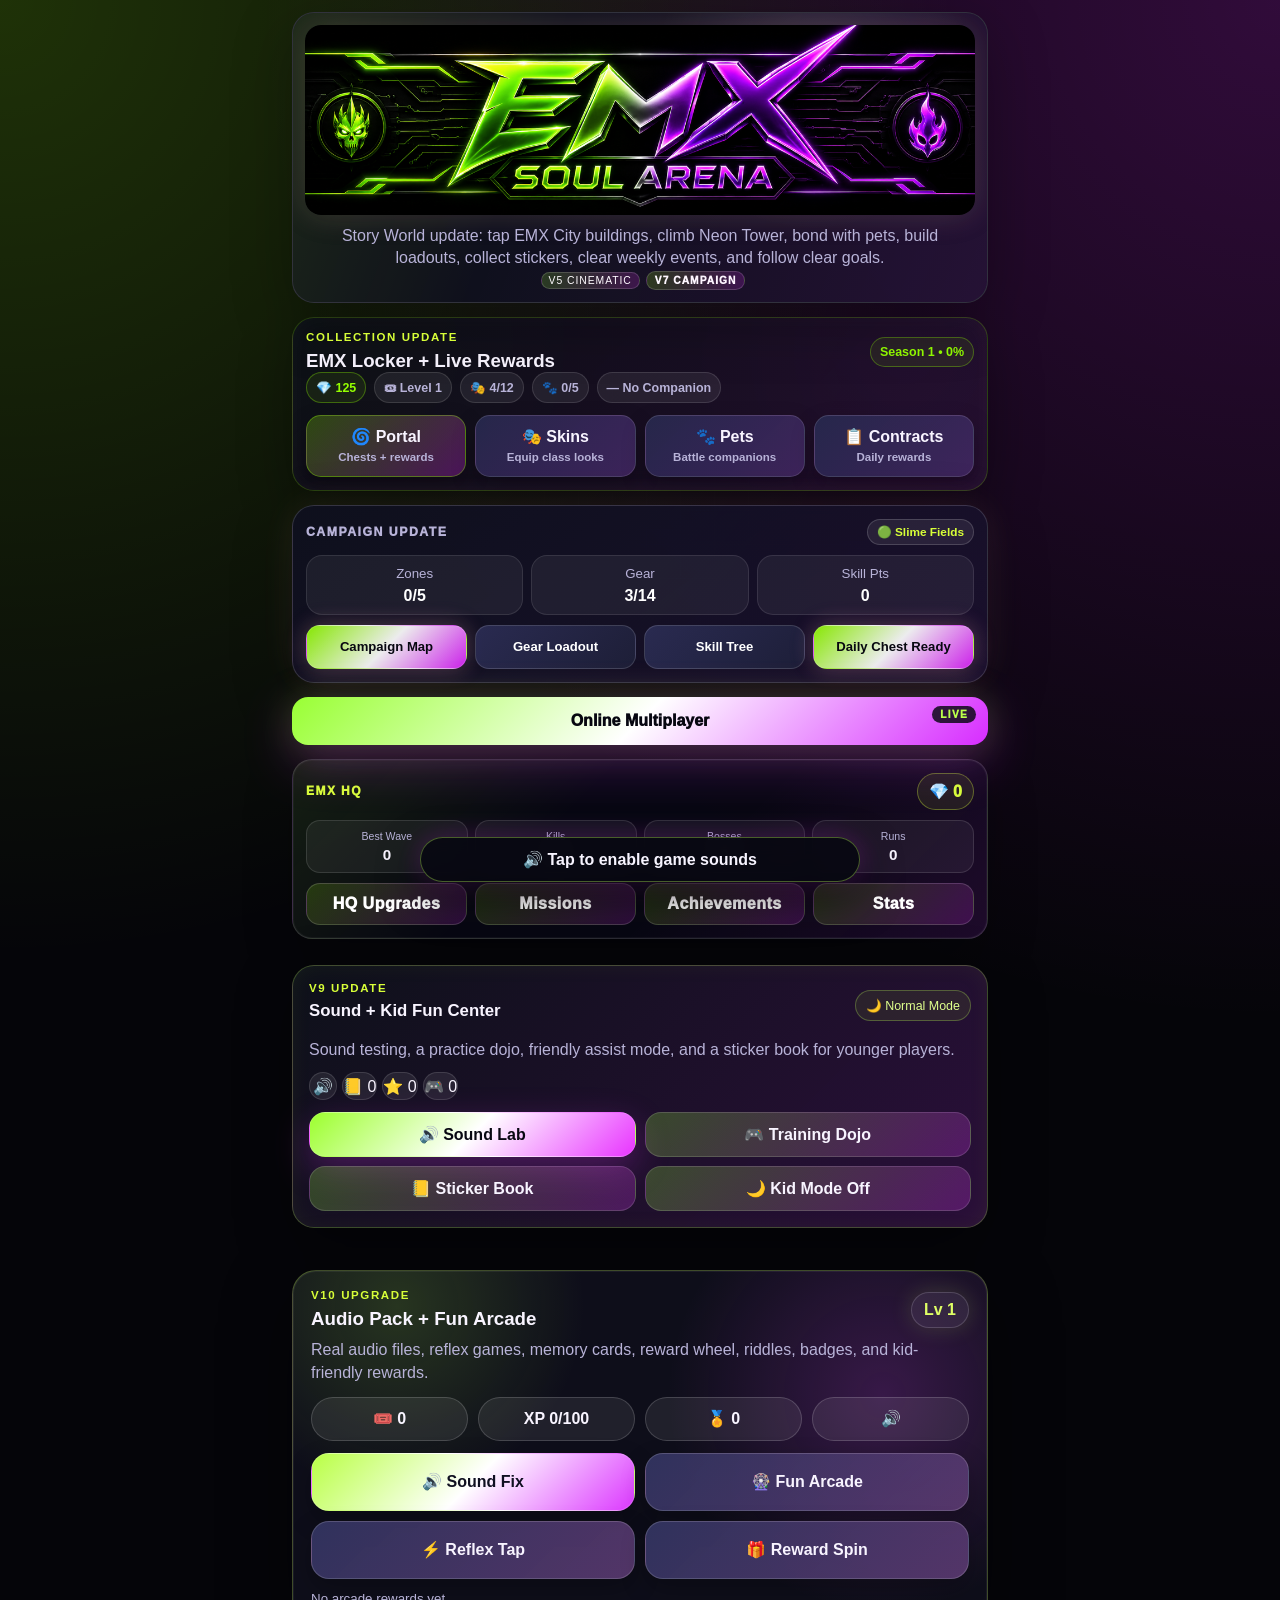
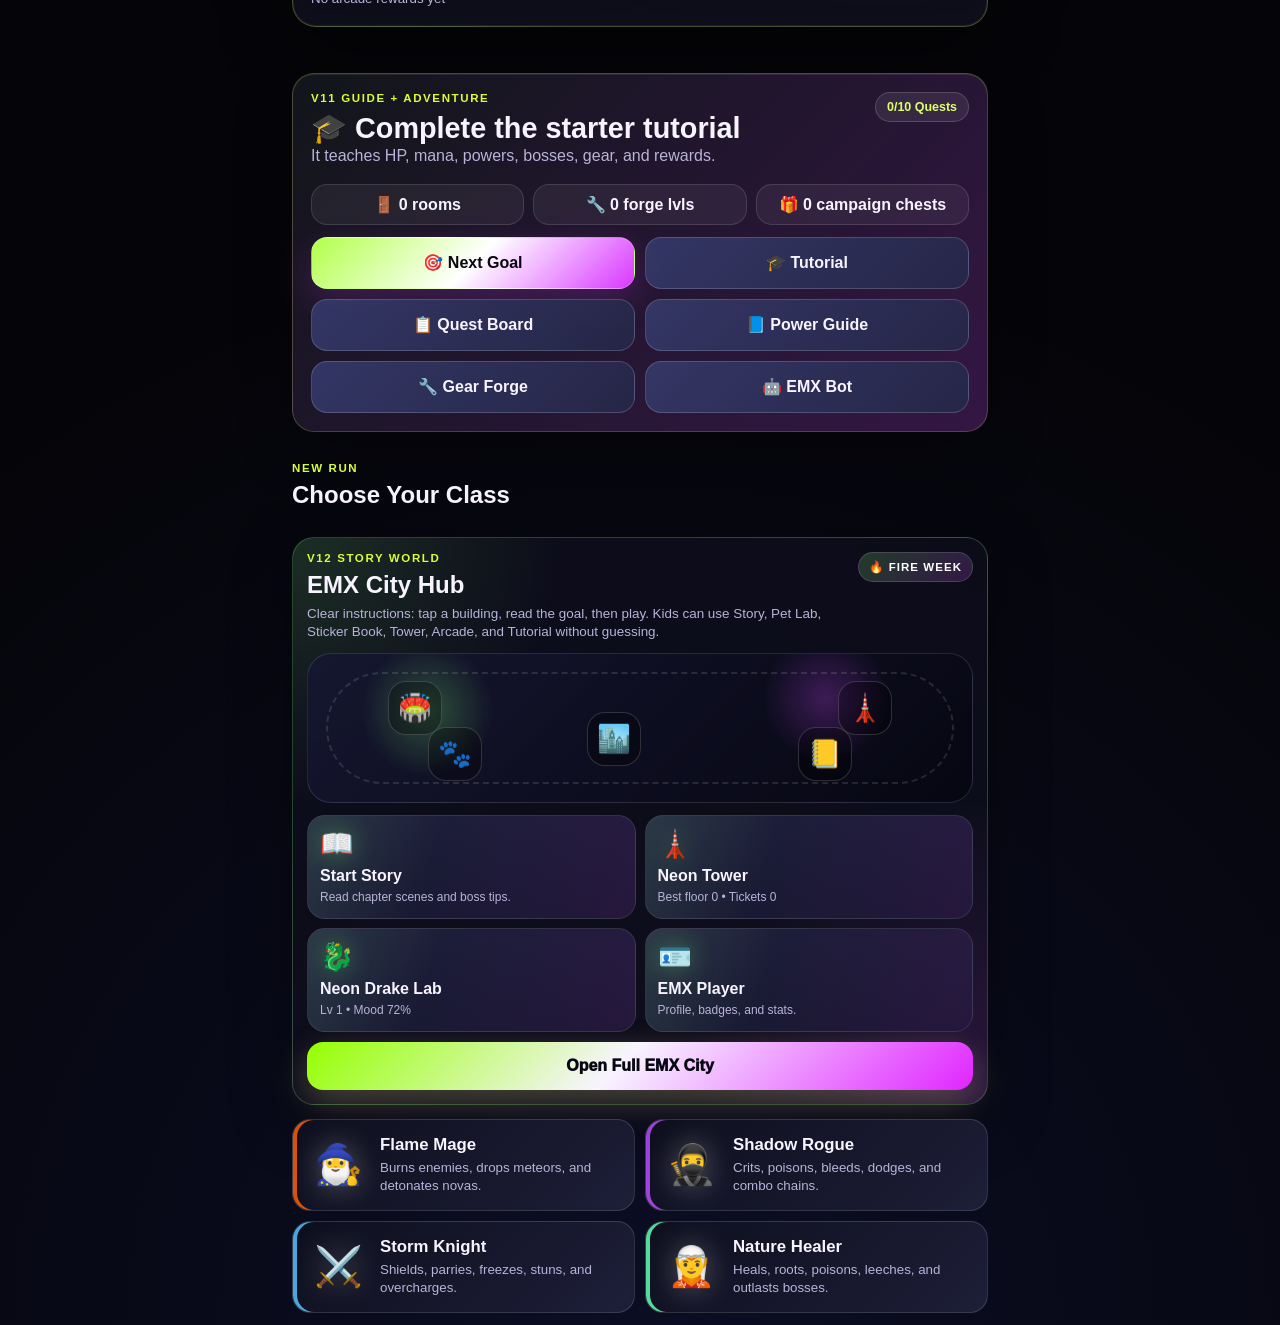
==== index.html @ 3a204a74 "update" ====
<!DOCTYPE html>
<html lang="en">
<head>
  <meta charset="UTF-8" />
  <meta name="viewport" content="width=device-width, initial-scale=1.0, viewport-fit=cover" />
  <title>EMX Soul Arena</title>

  <meta name="theme-color" content="#070711" />
  <meta name="description" content="EMX Soul Arena RPG - Story World, EMX City Hub, Challenge Tower, Pet Bonding, Power Loadouts, Sticker Book 2.0, Profile Card, Campaign, Multiplayer, and Arcade" />
  <meta name="apple-mobile-web-app-capable" content="yes" />
  <meta name="apple-mobile-web-app-title" content="EMX Soul Arena" />
  <meta name="apple-mobile-web-app-status-bar-style" content="black-translucent" />

  <link rel="manifest" href="manifest.webmanifest" />
  <link rel="apple-touch-icon" href="assets/apple-touch-icon.png" />
  <link rel="icon" type="image/png" href="assets/favicon.png" />
  <link rel="stylesheet" href="style.css" />
  <script src="script.js" defer></script>
</head>
<body>
  <section id="bootScreen" class="boot-screen" aria-label="EMX Soul Arena loading screen">
    <img src="assets/emx-splash.png" alt="EMX Soul Arena" class="boot-art" />
    <div class="boot-glass">
      <img src="assets/emx-icon.png" alt="EMX" class="boot-icon" />
      <p class="boot-title">EMX Soul Arena</p>
      <div class="boot-progress"><div id="bootFill" class="boot-fill"></div></div>
      <p id="bootPercent" class="boot-percent">Loading 0%</p>
    </div>
  </section>

  <main class="app">
    <section id="startScreen" class="screen start-screen">
      <div class="brand-title-card">
        <img src="assets/emx-header.png" alt="EMX Soul Arena" class="start-logo" />
        <p class="subtitle">Story World update: tap around EMX City, climb the Neon Tower, bond with pets, build power loadouts, collect stickers, clear weekly events, and follow clear kid-friendly goals.</p>
      </div>

      <button id="continueBtn" class="primary hidden">Continue Saved Run</button>
      <a class="primary multiplayer-link" href="multiplayer.html">Online Multiplayer</a>

      <div class="section-heading">
        <p class="eyebrow">New Run</p>
        <h2>Choose Your Class</h2>
      </div>

      <div class="class-grid">
        <button class="class-card flame" data-class="flame">
          <span class="class-icon">🧙‍♂️</span>
          <strong>Flame Mage</strong>
          <small>Burns enemies, drops meteors, and detonates novas.</small>
        </button>
        <button class="class-card rogue" data-class="rogue">
          <span class="class-icon">🥷</span>
          <strong>Shadow Rogue</strong>
          <small>Crits, poisons, bleeds, dodges, and combo chains.</small>
        </button>
        <button class="class-card storm" data-class="storm">
          <span class="class-icon">⚔️</span>
          <strong>Storm Knight</strong>
          <small>Shields, parries, freezes, stuns, and overcharges.</small>
        </button>
        <button class="class-card nature" data-class="nature">
          <span class="class-icon">🧝</span>
          <strong>Nature Healer</strong>
          <small>Heals, roots, poisons, leeches, and outlasts bosses.</small>
        </button>
      </div>
    </section>

    <section id="battleScreen" class="screen battle-screen hidden">
      <header class="brand-header">
        <img src="assets/emx-header.png" alt="EMX Soul Arena" class="header-logo" />
        <div class="header-pulse"></div>
        <div class="version-chip">Story World Update</div>
      </header>

      <header class="top-bar">
        <div>
          <span class="label">Wave</span>
          <strong id="waveText">1</strong>
        </div>
        <div>
          <span class="label">Level</span>
          <strong id="levelText">1</strong>
        </div>
        <div>
          <span class="label">XP</span>
          <strong id="xpText">0/60</strong>
        </div>
        <div>
          <span class="label">Coins</span>
          <strong id="coinsText">0</strong>
        </div>
      </header>

      <section class="fighter enemy-panel">
        <div class="fighter-info">
          <h2 id="enemyName">Enemy</h2>
          <div id="enemyStatuses" class="status-row"></div>
        </div>
        <div id="enemySprite" class="sprite enemy-sprite">🟢</div>
        <div class="bar-block">
          <div class="bar hp-bar"><div id="enemyHpFill" class="fill hp-fill"></div></div>
          <p id="enemyHpText">HP 50/50</p>
        </div>
      </section>

      <section id="arena" class="arena">
        <div id="effectLayer" class="effect-layer"></div>
        <p id="turnText" class="turn-text">Your turn</p>
      </section>

      <section class="fighter player-panel">
        <div class="fighter-info">
          <h2 id="playerName">Hero</h2>
          <div id="playerStatuses" class="status-row"></div>
        </div>
        <div id="playerSprite" class="sprite player-sprite">🧙‍♂️</div>
        <div class="bar-block">
          <div class="bar hp-bar"><div id="playerHpFill" class="fill hp-fill"></div></div>
          <p id="playerHpText">HP 100/100</p>
          <div class="bar mana-bar"><div id="playerManaFill" class="fill mana-fill"></div></div>
          <p id="playerManaText">Mana 50/50</p>
          <div class="bar ult-bar"><div id="playerUltFill" class="fill ult-fill"></div></div>
          <p id="playerUltText">Ultimate 0/100</p>
          <div class="bar combo-bar"><div id="comboFill" class="fill combo-fill"></div></div>
          <p id="comboText">Combo x0 • Overdrive 0%</p>
          <div id="relicRow" class="relic-row"></div>
        </div>
      </section>

      <section class="actions">
        <button class="action-btn" data-power="basic"></button>
        <button class="action-btn" data-power="special"></button>
        <button class="action-btn" data-power="skill1"></button>
        <button class="action-btn" data-power="skill2"></button>
        <button class="action-btn" data-power="guard"></button>
        <button class="action-btn" data-power="heal"></button>
        <button class="action-btn" data-power="skill3"></button>
        <button class="action-btn ultimate-btn" data-power="ultimate"></button>
      </section>

      <section class="log-card">
        <h3>Battle Log</h3>
        <div id="battleLog" class="battle-log"></div>
      </section>

      <footer class="footer-actions">
        <button id="saveBtn" class="small-btn">Save</button>
        <button id="shopBtn" class="small-btn shop">Shop</button>
        <a class="small-btn online" href="multiplayer.html">Online</a>
        <button id="resetBtn" class="small-btn danger">Delete Save</button>
      </footer>
    </section>

    <section id="upgradeScreen" class="overlay hidden">
      <div class="modal">
        <p id="rewardEyebrow" class="eyebrow">Victory Reward</p>
        <h2 id="rewardTitle">Choose One Upgrade</h2>
        <div id="upgradeCards" class="upgrade-grid"></div>
      </div>
    </section>

    <section id="shopScreen" class="overlay hidden">
      <div class="modal">
        <div class="modal-header-row">
          <div>
            <p class="eyebrow">Arena Shop</p>
            <h2>Spend Your Coins</h2>
          </div>
          <button id="closeShopBtn" class="close-btn">✕</button>
        </div>
        <div id="shopCards" class="shop-grid"></div>
      </div>
    </section>

    <section id="gameOverScreen" class="overlay hidden">
      <div class="modal game-over-modal">
        <img src="assets/emx-icon.png" alt="EMX" class="game-over-icon" />
        <p class="eyebrow">Run Ended</p>
        <h2 id="gameOverTitle">You fell in battle.</h2>
        <p id="gameOverStats"></p>
        <button id="restartBtn" class="primary">Start New Run</button>
      </div>
    </section>
  </main>
</body>
</html>
---- style.css ----
* {
  box-sizing: border-box;
}

:root {
  --bg: #050509;
  --panel: rgba(15, 16, 30, 0.94);
  --panel-2: rgba(31, 32, 58, 0.94);
  --text: #f8f4ff;
  --muted: #b8b3d8;
  --line: rgba(255, 255, 255, 0.14);
  --hp: #ff3f71;
  --mana: #53c2ff;
  --ult: #d8ff38;
  --green: #94ff00;
  --purple: #e025ff;
  --good: #5effb2;
  --bad: #ff6b86;
  --button: #20213a;
  --button-2: #34356b;
  --safe-top: env(safe-area-inset-top, 0px);
  --safe-bottom: env(safe-area-inset-bottom, 0px);
}

body {
  margin: 0;
  min-height: 100vh;
  overflow-x: hidden;
  font-family: Arial, Helvetica, sans-serif;
  color: var(--text);
  background:
    radial-gradient(circle at top left, rgba(148, 255, 0, 0.18), transparent 30%),
    radial-gradient(circle at top right, rgba(224, 37, 255, 0.2), transparent 32%),
    radial-gradient(circle at bottom, rgba(60, 80, 255, 0.11), transparent 36%),
    var(--bg);
}

body::before {
  content: "";
  position: fixed;
  inset: 0;
  z-index: -1;
  opacity: 0.22;
  background-image:
    linear-gradient(rgba(255,255,255,0.055) 1px, transparent 1px),
    linear-gradient(90deg, rgba(255,255,255,0.045) 1px, transparent 1px);
  background-size: 34px 34px;
  mask-image: radial-gradient(circle at center, black, transparent 75%);
}

button {
  font: inherit;
  color: inherit;
  border: 0;
  cursor: pointer;
  -webkit-tap-highlight-color: transparent;
}

button:disabled {
  cursor: not-allowed;
  opacity: 0.48;
  filter: grayscale(0.35);
}

.hidden {
  display: none !important;
}

.app {
  width: min(720px, 100%);
  min-height: 100vh;
  margin: 0 auto;
  padding: calc(12px + var(--safe-top)) 12px calc(12px + var(--safe-bottom));
}

.screen {
  min-height: calc(100vh - 24px - var(--safe-top) - var(--safe-bottom));
}

.boot-screen {
  position: fixed;
  inset: 0;
  z-index: 999;
  overflow: hidden;
  display: grid;
  place-items: end center;
  padding: calc(20px + var(--safe-top)) 20px calc(26px + var(--safe-bottom));
  background: #000;
  transition: opacity 0.42s ease, visibility 0.42s ease;
}

.boot-screen.boot-finished {
  opacity: 0;
  visibility: hidden;
}

.boot-art {
  position: absolute;
  inset: 0;
  width: 100%;
  height: 100%;
  object-fit: cover;
  filter: saturate(1.15) contrast(1.08);
}

.boot-screen::after {
  content: "";
  position: absolute;
  inset: 0;
  background:
    linear-gradient(to top, rgba(0,0,0,0.76), transparent 44%),
    radial-gradient(circle at center, transparent 40%, rgba(0,0,0,0.46));
}

.boot-glass {
  position: relative;
  z-index: 1;
  width: min(420px, 100%);
  padding: 14px;
  text-align: center;
  border: 1px solid rgba(255,255,255,0.18);
  border-radius: 24px;
  background: rgba(5, 5, 12, 0.58);
  box-shadow: 0 0 40px rgba(148,255,0,0.18), 0 0 48px rgba(224,37,255,0.16);
  backdrop-filter: blur(12px);
}

.boot-icon {
  width: 76px;
  height: 76px;
  border-radius: 20px;
  box-shadow: 0 0 22px rgba(148,255,0,0.45), 0 0 26px rgba(224,37,255,0.42);
}

.boot-title {
  margin: 9px 0 12px;
  font-size: 0.85rem;
  font-weight: 1000;
  letter-spacing: 0.16em;
  text-transform: uppercase;
}

.boot-progress {
  height: 13px;
  overflow: hidden;
  border-radius: 999px;
  border: 1px solid rgba(255,255,255,0.2);
  background: rgba(255,255,255,0.08);
}

.boot-fill {
  width: 0%;
  height: 100%;
  border-radius: inherit;
  background: linear-gradient(90deg, var(--green), white, var(--purple));
  box-shadow: 0 0 22px rgba(224,37,255,0.8);
  transition: width 0.18s ease;
}

.boot-percent {
  margin: 10px 0 0;
  color: var(--muted);
  font-size: 0.75rem;
  letter-spacing: 0.16em;
  text-transform: uppercase;
}

.start-screen {
  display: flex;
  flex-direction: column;
  gap: 14px;
  justify-content: center;
}

.brand-title-card,
.modal,
.fighter,
.log-card,
.top-bar,
.footer-actions,
.brand-header {
  position: relative;
  overflow: hidden;
  border: 1px solid var(--line);
  background: var(--panel);
  box-shadow: 0 18px 60px rgba(0, 0, 0, 0.28);
  border-radius: 22px;
}

.brand-title-card::before,
.modal::before,
.fighter::before,
.log-card::before,
.top-bar::before,
.footer-actions::before,
.brand-header::before {
  content: "";
  position: absolute;
  inset: 0;
  pointer-events: none;
  background:
    linear-gradient(110deg, rgba(148,255,0,0.10), transparent 35%, rgba(224,37,255,0.10)),
    radial-gradient(circle at 75% 20%, rgba(255,255,255,0.12), transparent 28%);
}

.brand-title-card {
  padding: 12px;
  text-align: center;
}

.start-logo,
.header-logo {
  position: relative;
  z-index: 1;
  display: block;
  width: 100%;
  height: auto;
  border-radius: 16px;
  object-fit: cover;
  box-shadow: inset 0 0 0 1px rgba(255,255,255,0.12), 0 0 34px rgba(148,255,0,0.12), 0 0 34px rgba(224,37,255,0.12);
}

.start-logo {
  max-height: 190px;
}

.header-logo {
  height: 102px;
}

.brand-header {
  padding: 8px;
  min-height: 118px;
}

.header-pulse {
  position: absolute;
  left: -25%;
  top: 0;
  width: 35%;
  height: 100%;
  z-index: 2;
  background: linear-gradient(90deg, transparent, rgba(255,255,255,0.26), transparent);
  transform: skewX(-18deg);
  animation: logoScan 3.2s ease-in-out infinite;
}

.section-heading h2,
h1,
h2,
h3,
p {
  margin-top: 0;
}

.section-heading h2 {
  margin-bottom: 0;
}

.eyebrow {
  position: relative;
  z-index: 1;
  margin: 0 0 7px;
  text-transform: uppercase;
  letter-spacing: 0.14em;
  color: var(--ult);
  font-size: 0.72rem;
  font-weight: 900;
}

.subtitle {
  position: relative;
  z-index: 1;
  margin: 10px 4px 2px;
  color: var(--muted);
  line-height: 1.35;
}

.primary {
  width: 100%;
  padding: 15px 16px;
  border-radius: 16px;
  background: linear-gradient(135deg, var(--green), #f8f4ff 47%, var(--purple));
  color: #080814;
  font-weight: 1000;
  box-shadow: 0 12px 35px rgba(148,255,0,0.22), 0 12px 35px rgba(224,37,255,0.18);
}

.class-grid {
  display: grid;
  grid-template-columns: 1fr;
  gap: 10px;
}

.class-card {
  display: grid;
  grid-template-columns: 60px 1fr;
  grid-template-rows: auto auto;
  gap: 4px 12px;
  align-items: center;
  width: 100%;
  padding: 15px;
  text-align: left;
  border: 1px solid var(--line);
  border-radius: 18px;
  background: linear-gradient(135deg, var(--panel), var(--panel-2));
  box-shadow: 0 10px 26px rgba(0,0,0,0.18);
}

.class-card.flame { box-shadow: inset 4px 0 0 rgba(255,94,0,0.85); }
.class-card.rogue { box-shadow: inset 4px 0 0 rgba(185,75,255,0.85); }
.class-card.storm { box-shadow: inset 4px 0 0 rgba(83,194,255,0.85); }
.class-card.nature { box-shadow: inset 4px 0 0 rgba(94,255,178,0.85); }

.class-card:active,
.action-btn:active,
.upgrade-card:active,
.shop-card:active,
.small-btn:active,
.primary:active,
.close-btn:active {
  transform: scale(0.98);
}

.class-icon {
  grid-row: span 2;
  font-size: 2.45rem;
  text-align: center;
  filter: drop-shadow(0 0 14px rgba(255,255,255,0.28));
}

.class-card strong {
  font-size: 1.05rem;
}

.class-card small {
  color: var(--muted);
  line-height: 1.35;
}

.battle-screen {
  display: flex;
  flex-direction: column;
  gap: 9px;
}

.top-bar {
  display: grid;
  grid-template-columns: repeat(4, 1fr);
  gap: 6px;
  padding: 9px;
  text-align: center;
}

.top-bar div {
  position: relative;
  z-index: 1;
  padding: 8px 4px;
  border-radius: 14px;
  background: rgba(255, 255, 255, 0.055);
}

.label {
  display: block;
  color: var(--muted);
  font-size: 0.66rem;
  text-transform: uppercase;
  letter-spacing: 0.08em;
}

.fighter {
  padding: 12px;
}

.fighter-info,
.bar-block,
.sprite,
.log-card h3,
.battle-log,
.footer-actions > * {
  position: relative;
  z-index: 1;
}

.fighter-info {
  display: flex;
  align-items: center;
  justify-content: space-between;
  gap: 10px;
}

.fighter-info h2 {
  margin: 0;
  font-size: 1.03rem;
}

.status-row {
  display: flex;
  flex-wrap: wrap;
  gap: 5px;
  justify-content: flex-end;
}

.status-badge {
  padding: 4px 7px;
  border-radius: 999px;
  background: rgba(255, 255, 255, 0.11);
  font-size: 0.72rem;
  border: 1px solid var(--line);
}

.sprite {
  width: 84px;
  height: 84px;
  margin: 4px auto 8px;
  display: grid;
  place-items: center;
  font-size: 3.75rem;
  border-radius: 50%;
  background: radial-gradient(circle, rgba(255,255,255,0.14), rgba(255,255,255,0.05));
  border: 1px solid var(--line);
  filter: drop-shadow(0 16px 20px rgba(0, 0, 0, 0.35));
}

.enemy-sprite {
  animation: floaty 2.4s ease-in-out infinite;
}

.player-sprite {
  animation: floaty 2.6s ease-in-out infinite reverse;
}

.bar-block p {
  margin: 4px 0 7px;
  color: var(--muted);
  font-size: 0.78rem;
}

.bar {
  height: 13px;
  overflow: hidden;
  border-radius: 999px;
  background: rgba(255, 255, 255, 0.08);
  border: 1px solid var(--line);
}

.fill {
  height: 100%;
  width: 100%;
  border-radius: inherit;
  transition: width 0.32s ease;
}

.hp-fill { background: linear-gradient(90deg, var(--hp), #ff9ab0); }
.mana-fill { background: linear-gradient(90deg, var(--mana), #b6ecff); }
.ult-fill { background: linear-gradient(90deg, var(--green), #fff, var(--purple)); }

.arena {
  position: relative;
  min-height: 88px;
  display: grid;
  place-items: center;
  overflow: hidden;
  border: 1px dashed rgba(255, 255, 255, 0.18);
  border-radius: 18px;
  background:
    radial-gradient(circle at 20% 50%, rgba(148,255,0,0.08), transparent 36%),
    radial-gradient(circle at 80% 50%, rgba(224,37,255,0.10), transparent 36%),
    rgba(255, 255, 255, 0.035);
}

.arena::before {
  content: "";
  position: absolute;
  inset: 0;
  background: linear-gradient(90deg, transparent, rgba(255,255,255,0.05), transparent);
  animation: arenaScan 4s linear infinite;
}

.turn-text {
  position: relative;
  z-index: 2;
  margin: 0;
  color: var(--muted);
  font-weight: 900;
  letter-spacing: 0.08em;
  text-transform: uppercase;
  font-size: 0.75rem;
}

.effect-layer {
  position: absolute;
  inset: 0;
  pointer-events: none;
}

.actions {
  display: grid;
  grid-template-columns: 1fr 1fr;
  gap: 8px;
}

.action-btn {
  min-height: 76px;
  padding: 10px;
  border-radius: 17px;
  background: linear-gradient(135deg, var(--button), var(--button-2));
  border: 1px solid var(--line);
  text-align: left;
  box-shadow: 0 10px 25px rgba(0, 0, 0, 0.22);
}

.action-btn strong,
.action-btn small {
  display: block;
}

.action-btn strong {
  font-size: 0.91rem;
  line-height: 1.1;
}

.action-btn small {
  margin-top: 5px;
  color: var(--muted);
  font-size: 0.7rem;
  line-height: 1.22;
}

.action-btn.locked {
  background: linear-gradient(135deg, rgba(55,56,100,0.45), rgba(25,26,48,0.55));
}

.ultimate-btn {
  background: linear-gradient(135deg, rgba(148,255,0,0.24), rgba(255,255,255,0.12), rgba(224,37,255,0.26));
  border-color: rgba(255,255,255,0.22);
}

.log-card {
  padding: 11px;
  min-height: 108px;
}

.log-card h3 {
  margin-bottom: 7px;
  color: var(--muted);
  font-size: 0.78rem;
  text-transform: uppercase;
  letter-spacing: 0.12em;
}

.battle-log {
  display: flex;
  flex-direction: column;
  gap: 4px;
  max-height: 122px;
  overflow-y: auto;
  color: var(--muted);
  font-size: 0.81rem;
  line-height: 1.32;
}

.battle-log p {
  margin: 0;
}

.footer-actions {
  display: grid;
  grid-template-columns: 1fr 1fr 1fr;
  gap: 8px;
  padding: 9px;
}

.small-btn,
.close-btn {
  padding: 10px 12px;
  border-radius: 13px;
  background: rgba(255, 255, 255, 0.09);
  border: 1px solid var(--line);
  color: var(--muted);
  font-weight: 900;
}

.small-btn.shop {
  color: var(--ult);
}

.danger {
  color: #ffb3bd;
}

.overlay {
  position: fixed;
  inset: 0;
  z-index: 20;
  display: grid;
  place-items: center;
  padding: calc(14px + var(--safe-top)) 14px calc(14px + var(--safe-bottom));
  background: rgba(0, 0, 0, 0.72);
  backdrop-filter: blur(9px);
}

.modal {
  width: min(540px, 100%);
  max-height: calc(100vh - 28px - var(--safe-top) - var(--safe-bottom));
  overflow-y: auto;
  padding: 17px;
}

.modal > * {
  position: relative;
  z-index: 1;
}

.modal-header-row {
  display: flex;
  align-items: flex-start;
  justify-content: space-between;
  gap: 12px;
}

.close-btn {
  width: 42px;
  height: 42px;
  padding: 0;
  display: grid;
  place-items: center;
}

.upgrade-grid,
.shop-grid {
  display: grid;
  gap: 10px;
}

.upgrade-card,
.shop-card {
  width: 100%;
  padding: 14px;
  border-radius: 17px;
  text-align: left;
  border: 1px solid var(--line);
  background: linear-gradient(135deg, #20213a, #2d2e55);
}

.upgrade-card strong,
.upgrade-card span,
.upgrade-card small,
.shop-card strong,
.shop-card span,
.shop-card small {
  display: block;
}

.upgrade-card span,
.shop-card span {
  margin-bottom: 5px;
  color: var(--ult);
  font-size: 0.72rem;
  text-transform: uppercase;
  letter-spacing: 0.1em;
  font-weight: 1000;
}

.upgrade-card small,
.shop-card small {
  margin-top: 5px;
  color: var(--muted);
  line-height: 1.35;
}

.game-over-modal {
  text-align: center;
}

.game-over-icon {
  width: 86px;
  height: 86px;
  border-radius: 22px;
  margin-bottom: 12px;
  box-shadow: 0 0 26px rgba(148,255,0,0.35), 0 0 32px rgba(224,37,255,0.35);
}

.damage-number {
  position: absolute;
  left: 50%;
  top: 50%;
  transform: translate(-50%, -50%);
  padding: 4px 9px;
  border-radius: 999px;
  background: rgba(0, 0, 0, 0.58);
  font-weight: 1000;
  animation: numberPop 0.86s ease forwards;
  z-index: 5;
  text-shadow: 0 0 12px currentColor;
}

.damage-number.good { color: var(--good); }
.damage-number.bad { color: #fff; }

.projectile {
  position: absolute;
  left: 17%;
  top: 45%;
  width: 25px;
  height: 25px;
  border-radius: 50%;
  background: radial-gradient(circle, #fff176, #ff4d00 65%, transparent 70%);
  box-shadow: 0 0 22px #ff8c00;
  animation: fireball 0.5s ease forwards;
}

.slash-effect,
.shadow-effect {
  position: absolute;
  right: 19%;
  top: 20%;
  width: 76px;
  height: 76px;
  border-top: 6px solid white;
  border-radius: 50%;
  transform: rotate(-35deg);
  animation: slash 0.4s ease forwards;
  filter: drop-shadow(0 0 12px white);
}

.shadow-effect {
  border-top-color: var(--purple);
  box-shadow: 0 0 24px rgba(224,37,255,0.85);
}

.lightning-effect,
.ice-effect,
.drain-effect,
.nova-effect {
  position: absolute;
  right: 23%;
  top: 7%;
  font-size: 3.3rem;
  filter: drop-shadow(0 0 18px #8ccfff);
  animation: lightning 0.55s ease forwards;
}

.ice-effect {
  filter: drop-shadow(0 0 18px #b6ecff);
}

.drain-effect {
  filter: drop-shadow(0 0 18px var(--purple));
}

.nova-effect {
  right: 18%;
  top: 24%;
  width: 92px;
  height: 92px;
  border-radius: 50%;
  border: 5px solid var(--purple);
  box-shadow: 0 0 34px var(--purple), inset 0 0 24px var(--green);
  animation: pulseRing 0.65s ease forwards;
}

.heal-effect,
.shield-effect,
.poison-effect,
.buff-effect {
  position: absolute;
  left: 17%;
  top: 28%;
  width: 74px;
  height: 74px;
  border-radius: 50%;
  animation: pulseRing 0.68s ease forwards;
}

.heal-effect {
  border: 4px solid var(--good);
  box-shadow: 0 0 24px rgba(94, 255, 178, 0.8);
}

.shield-effect {
  border: 4px solid var(--mana);
  box-shadow: 0 0 24px rgba(83, 194, 255, 0.85);
}

.poison-effect {
  left: auto;
  right: 20%;
  border: 4px solid #9cff6e;
  box-shadow: 0 0 24px rgba(156, 255, 110, 0.75);
}

.buff-effect {
  border: 4px solid var(--ult);
  box-shadow: 0 0 24px rgba(216,255,56,0.78);
}

.screen-shake { animation: shake 0.38s ease; }
.ultimate-flash { animation: ultimateFlash 0.72s ease; }
.hit { animation: hitFlash 0.35s ease; }
.attack-lunge { animation: lunge 0.36s ease; }
.enemy-lunge { animation: enemyLunge 0.36s ease; }

@keyframes logoScan {
  0%, 35% { left: -35%; opacity: 0; }
  48% { opacity: 1; }
  72%, 100% { left: 125%; opacity: 0; }
}

@keyframes arenaScan {
  from { transform: translateX(-80%); }
  to { transform: translateX(80%); }
}

@keyframes floaty {
  0%, 100% { transform: translateY(0); }
  50% { transform: translateY(-7px); }
}

@keyframes fireball {
  to { left: 78%; transform: scale(1.55); opacity: 0; }
}

@keyframes slash {
  0% { opacity: 0; transform: rotate(-35deg) scale(0.4); }
  50% { opacity: 1; transform: rotate(-35deg) scale(1.16); }
  100% { opacity: 0; transform: rotate(-35deg) scale(1.38); }
}

@keyframes lightning {
  0%, 100% { opacity: 0; transform: scale(0.7); }
  30%, 70% { opacity: 1; transform: scale(1.12); }
}

@keyframes pulseRing {
  0% { opacity: 0; transform: scale(0.3); }
  50% { opacity: 1; }
  100% { opacity: 0; transform: scale(1.5); }
}

@keyframes numberPop {
  0% { opacity: 0; transform: translate(-50%, -30%) scale(0.7); }
  25% { opacity: 1; transform: translate(-50%, -72%) scale(1.18); }
  100% { opacity: 0; transform: translate(-50%, -136%) scale(1); }
}

@keyframes hitFlash {
  0%, 100% { filter: brightness(1); transform: scale(1); }
  50% { filter: brightness(2.35); transform: scale(1.08); }
}

@keyframes lunge {
  0%, 100% { transform: translateX(0); }
  50% { transform: translateX(24px) scale(1.05); }
}

@keyframes enemyLunge {
  0%, 100% { transform: translateX(0); }
  50% { transform: translateX(-24px) scale(1.05); }
}

@keyframes shake {
  0%, 100% { transform: translateX(0); }
  20% { transform: translateX(-7px); }
  40% { transform: translateX(7px); }
  60% { transform: translateX(-5px); }
  80% { transform: translateX(5px); }
}

@keyframes ultimateFlash {
  0%, 100% { box-shadow: none; }
  35% { box-shadow: 0 0 0 999px rgba(255,255,255,0.12), 0 0 55px rgba(224,37,255,0.65); }
}

@media (min-width: 620px) {
  .class-grid { grid-template-columns: 1fr 1fr; }
  .actions { grid-template-columns: repeat(4, 1fr); }
}

/* === EMX Soul Arena v3: Evolution Update UI === */
.version-chip {
  position: absolute;
  right: 14px;
  bottom: 14px;
  z-index: 3;
  padding: 6px 10px;
  border-radius: 999px;
  border: 1px solid rgba(255,255,255,0.18);
  background: rgba(0,0,0,0.46);
  color: var(--ult);
  font-size: 0.64rem;
  font-weight: 1000;
  letter-spacing: 0.12em;
  text-transform: uppercase;
  box-shadow: 0 0 18px rgba(148,255,0,0.14), 0 0 22px rgba(224,37,255,0.14);
}

.combo-bar {
  height: 10px;
  margin-top: 4px;
}

.combo-fill {
  background: linear-gradient(90deg, var(--purple), #fff, var(--green));
  box-shadow: 0 0 18px rgba(224,37,255,0.7), 0 0 18px rgba(148,255,0,0.5);
}

#comboText {
  color: var(--ult);
  font-weight: 900;
  letter-spacing: 0.05em;
}

.relic-row {
  display: flex;
  flex-wrap: wrap;
  gap: 6px;
  margin-top: 8px;
}

.relic-chip {
  max-width: 100%;
  padding: 5px 8px;
  border-radius: 999px;
  border: 1px solid rgba(255,255,255,0.15);
  background: rgba(255,255,255,0.075);
  color: var(--muted);
  font-size: 0.68rem;
  font-weight: 900;
  white-space: nowrap;
}

.relic-chip.legendary,
.relic-chip.mythic {
  color: #fff;
  background: linear-gradient(90deg, rgba(148,255,0,0.16), rgba(224,37,255,0.18));
  box-shadow: 0 0 18px rgba(224,37,255,0.18);
}

.upgrade-card,
.shop-card {
  position: relative;
  overflow: hidden;
}

.upgrade-card::after,
.shop-card::after {
  content: "";
  position: absolute;
  inset: 0;
  opacity: 0.4;
  pointer-events: none;
  background: linear-gradient(110deg, transparent 5%, rgba(255,255,255,0.08), transparent 52%);
  transform: translateX(-120%);
  animation: cardShine 4.8s ease-in-out infinite;
}

.upgrade-card.common,
.shop-card.common {
  border-color: rgba(255,255,255,0.15);
}

.upgrade-card.rare,
.shop-card.rare {
  border-color: rgba(83,194,255,0.55);
  box-shadow: 0 0 18px rgba(83,194,255,0.14), inset 4px 0 0 rgba(83,194,255,0.55);
}

.upgrade-card.epic,
.shop-card.epic {
  border-color: rgba(224,37,255,0.62);
  box-shadow: 0 0 22px rgba(224,37,255,0.22), inset 4px 0 0 rgba(224,37,255,0.65);
}

.upgrade-card.legendary,
.shop-card.legendary {
  border-color: rgba(216,255,56,0.72);
  background: linear-gradient(135deg, rgba(54,55,20,0.95), rgba(40,18,56,0.95));
  box-shadow: 0 0 26px rgba(216,255,56,0.22), 0 0 30px rgba(224,37,255,0.16), inset 4px 0 0 rgba(216,255,56,0.8);
}

.upgrade-card.mythic,
.shop-card.mythic {
  border-color: rgba(255,255,255,0.84);
  background: linear-gradient(135deg, rgba(148,255,0,0.2), rgba(255,255,255,0.12), rgba(224,37,255,0.22));
  box-shadow: 0 0 34px rgba(148,255,0,0.24), 0 0 40px rgba(224,37,255,0.26), inset 0 0 0 1px rgba(255,255,255,0.28);
  animation: mythicPulse 1.8s ease-in-out infinite;
}

.reward-type {
  display: inline-block;
  margin-bottom: 6px;
  padding: 4px 8px;
  border-radius: 999px;
  background: rgba(0,0,0,0.32);
  color: var(--ult);
  font-size: 0.62rem;
  letter-spacing: 0.11em;
  text-transform: uppercase;
  font-weight: 1000;
}

.elite-name {
  color: var(--ult);
  text-shadow: 0 0 14px rgba(216,255,56,0.38);
}

.shop-ready {
  color: #070711 !important;
  background: linear-gradient(135deg, var(--green), #fff, var(--purple));
  animation: shopPulse 1.35s ease-in-out infinite;
}

@keyframes cardShine {
  0%, 45% { transform: translateX(-120%); opacity: 0; }
  57% { opacity: 0.46; }
  72%, 100% { transform: translateX(130%); opacity: 0; }
}

@keyframes mythicPulse {
  0%, 100% { transform: translateY(0); filter: brightness(1); }
  50% { transform: translateY(-1px); filter: brightness(1.16); }
}

@keyframes shopPulse {
  0%, 100% { box-shadow: 0 0 14px rgba(148,255,0,0.24), 0 0 16px rgba(224,37,255,0.2); }
  50% { box-shadow: 0 0 26px rgba(148,255,0,0.48), 0 0 28px rgba(224,37,255,0.42); }
}

.action-btn.evolved {
  border-color: rgba(216,255,56,0.55);
  box-shadow: 0 0 20px rgba(216,255,56,0.16), 0 10px 25px rgba(0,0,0,0.22);
}

/* === EMX Soul Arena v4: HQ / Meta Progression Update === */
.hq-panel {
  display: grid;
  gap: 10px;
  padding: 13px;
  border: 1px solid rgba(255,255,255,0.14);
  border-radius: 20px;
  background:
    linear-gradient(135deg, rgba(148,255,0,0.09), transparent 38%),
    linear-gradient(315deg, rgba(224,37,255,0.1), transparent 42%),
    rgba(10,10,22,0.86);
  box-shadow: 0 18px 48px rgba(0,0,0,0.26), inset 0 0 0 1px rgba(255,255,255,0.04);
}

.hq-panel-header,
.hq-modal-header {
  display: flex;
  align-items: center;
  justify-content: space-between;
  gap: 10px;
}

.hq-panel-title {
  margin: 0;
  color: var(--ult);
  text-transform: uppercase;
  letter-spacing: 0.12em;
  font-weight: 1000;
  font-size: 0.75rem;
}

.hq-stats-grid {
  display: grid;
  grid-template-columns: repeat(4, 1fr);
  gap: 7px;
}

.hq-stat {
  padding: 9px 6px;
  border-radius: 14px;
  border: 1px solid rgba(255,255,255,0.12);
  background: rgba(255,255,255,0.055);
  text-align: center;
}

.hq-stat small,
.hq-card small,
.hq-mini-card small {
  display: block;
  color: var(--muted);
  font-size: 0.66rem;
  line-height: 1.25;
}

.hq-stat strong {
  display: block;
  margin-top: 3px;
  font-size: 0.95rem;
}

.hq-menu-row {
  display: grid;
  grid-template-columns: 1fr 1fr;
  gap: 8px;
}

.hq-open-btn,
.hq-claim-all-btn {
  padding: 11px 10px;
  border-radius: 14px;
  background: linear-gradient(135deg, rgba(148,255,0,0.16), rgba(224,37,255,0.18));
  border: 1px solid rgba(255,255,255,0.16);
  color: #fff;
  font-weight: 1000;
  letter-spacing: 0.03em;
}

.small-btn.hq {
  color: #fff;
  background: linear-gradient(135deg, rgba(148,255,0,0.22), rgba(224,37,255,0.24));
}

.hq-modal {
  max-height: min(86vh, 860px);
  overflow-y: auto;
  padding-bottom: 14px;
}

.hq-modal-header {
  position: sticky;
  top: -18px;
  z-index: 4;
  padding: 14px 0 12px;
  margin-bottom: 8px;
  background: linear-gradient(180deg, rgba(23,24,42,0.98), rgba(23,24,42,0.88));
  backdrop-filter: blur(12px);
}

.hq-modal-header h2,
.hq-section h3 {
  margin: 0;
}

.hq-crystal-pill {
  padding: 8px 11px;
  border-radius: 999px;
  border: 1px solid rgba(216,255,56,0.34);
  background: rgba(216,255,56,0.08);
  color: var(--ult);
  font-weight: 1000;
  white-space: nowrap;
}

.hq-section {
  margin-top: 14px;
  padding-top: 13px;
  border-top: 1px solid rgba(255,255,255,0.1);
}

.hq-section-title {
  display: flex;
  align-items: center;
  justify-content: space-between;
  gap: 8px;
  margin-bottom: 10px;
}

.hq-section-title p {
  margin: 3px 0 0;
  color: var(--muted);
  font-size: 0.75rem;
}

.hq-card-grid {
  display: grid;
  gap: 9px;
}

.hq-card,
.hq-mini-card {
  width: 100%;
  position: relative;
  padding: 12px;
  border-radius: 16px;
  border: 1px solid rgba(255,255,255,0.13);
  background: linear-gradient(135deg, rgba(255,255,255,0.07), rgba(255,255,255,0.035));
  overflow: hidden;
}

.hq-card::before,
.hq-mini-card::before {
  content: "";
  position: absolute;
  inset: 0 auto 0 0;
  width: 4px;
  background: linear-gradient(180deg, var(--green), var(--purple));
}

.hq-card-top {
  display: flex;
  align-items: flex-start;
  justify-content: space-between;
  gap: 10px;
}

.hq-card strong,
.hq-mini-card strong {
  display: block;
  margin-bottom: 4px;
  font-size: 0.92rem;
}

.hq-cost {
  color: var(--ult);
  font-weight: 1000;
  font-size: 0.78rem;
  white-space: nowrap;
}

.hq-card button,
.hq-mini-card button,
.hq-close-btn {
  margin-top: 9px;
  width: 100%;
  padding: 9px 10px;
  border-radius: 12px;
  border: 1px solid rgba(255,255,255,0.14);
  background: rgba(255,255,255,0.08);
  color: #fff;
  font-weight: 1000;
}

.hq-card button.ready,
.hq-mini-card button.ready {
  color: #070711;
  background: linear-gradient(135deg, var(--green), #fff, var(--purple));
  box-shadow: 0 0 18px rgba(148,255,0,0.16), 0 0 22px rgba(224,37,255,0.16);
}

.hq-card button:disabled,
.hq-mini-card button:disabled {
  opacity: 0.52;
}

.hq-progress {
  height: 9px;
  margin-top: 9px;
  overflow: hidden;
  border-radius: 999px;
  border: 1px solid rgba(255,255,255,0.12);
  background: rgba(255,255,255,0.07);
}

.hq-progress-fill {
  height: 100%;
  width: 0%;
  border-radius: inherit;
  background: linear-gradient(90deg, var(--green), #fff, var(--purple));
  transition: width 0.25s ease;
}

.hq-complete {
  border-color: rgba(216,255,56,0.5);
  box-shadow: 0 0 18px rgba(216,255,56,0.12);
}

.hq-claimed {
  opacity: 0.68;
  filter: grayscale(0.1);
}

.hq-badge-row {
  display: flex;
  flex-wrap: wrap;
  gap: 6px;
  margin-top: 8px;
}

.hq-badge {
  padding: 5px 8px;
  border-radius: 999px;
  border: 1px solid rgba(255,255,255,0.12);
  background: rgba(0,0,0,0.24);
  color: var(--muted);
  font-size: 0.66rem;
  font-weight: 900;
}

.hq-badge.live {
  color: var(--ult);
  border-color: rgba(216,255,56,0.36);
}

.hq-flash {
  animation: hqFlash 0.7s ease;
}

@keyframes hqFlash {
  0%, 100% { filter: brightness(1); }
  35% { filter: brightness(1.42); }
}

@media (min-width: 620px) {
  .hq-card-grid { grid-template-columns: 1fr 1fr; }
  .hq-menu-row { grid-template-columns: repeat(4, 1fr); }
}

.footer-actions {
  grid-template-columns: repeat(4, 1fr);
}

@media (max-width: 430px) {
  .footer-actions { grid-template-columns: 1fr 1fr; }
  .hq-stats-grid { grid-template-columns: 1fr 1fr; }
}

/* === EMX Soul Arena v5: Cinematic Combat + Boss Balance Update === */
:root {
  --v5-neon-green: #96ff2e;
  --v5-neon-purple: #f230ff;
  --v5-fire: #ff7a18;
  --v5-ice: #9ee7ff;
  --v5-poison: #8cff46;
  --v5-shadow: #a045ff;
}

.cinematic-stage {
  position: fixed;
  inset: 0;
  z-index: 999;
  opacity: 0;
  pointer-events: none;
  overflow: hidden;
  perspective: 900px;
  transform-style: preserve-3d;
  background:
    radial-gradient(circle at 30% 30%, rgba(150, 255, 46, 0.18), transparent 28%),
    radial-gradient(circle at 76% 38%, rgba(242, 48, 255, 0.2), transparent 32%),
    linear-gradient(145deg, rgba(5, 7, 14, 0.96), rgba(3, 2, 9, 0.98));
  transition: opacity 0.12s ease;
}

.cinematic-stage.active {
  opacity: 1;
}

.cinematic-stage::before {
  content: "";
  position: absolute;
  inset: -20%;
  background:
    linear-gradient(90deg, rgba(150, 255, 46, 0.1) 1px, transparent 1px),
    linear-gradient(0deg, rgba(242, 48, 255, 0.07) 1px, transparent 1px);
  background-size: 36px 36px;
  transform: rotateX(62deg) translateY(28%) scale(1.6);
  filter: drop-shadow(0 0 12px rgba(150, 255, 46, 0.22));
  opacity: 0.62;
  animation: cineGridFly 0.95s linear forwards;
}

.cinematic-stage::after {
  content: "";
  position: absolute;
  inset: 0;
  background:
    radial-gradient(circle at center, transparent 30%, rgba(0, 0, 0, 0.28) 72%, rgba(0, 0, 0, 0.82)),
    linear-gradient(180deg, rgba(255, 255, 255, 0.04), transparent 20%, rgba(255, 255, 255, 0.03) 80%, transparent);
  mix-blend-mode: screen;
}

.cine-logo-watermark {
  position: absolute;
  left: 50%;
  top: 8%;
  width: min(96px, 22vw);
  aspect-ratio: 1;
  transform: translateX(-50%) translateZ(-60px);
  border-radius: 24px;
  opacity: 0.28;
  filter: blur(0.5px) drop-shadow(0 0 24px rgba(242, 48, 255, 0.7));
}

.cine-title {
  position: absolute;
  left: 50%;
  top: 13%;
  transform: translateX(-50%) translateZ(160px);
  width: 100%;
  text-align: center;
  text-transform: uppercase;
  letter-spacing: 0.18em;
  font-weight: 1000;
  font-size: clamp(1.1rem, 5.8vw, 2.3rem);
  color: white;
  text-shadow: 0 0 12px currentColor, 0 0 28px rgba(242, 48, 255, 0.9);
  animation: cineTitleDrop 0.35s ease both;
}

.cine-card {
  position: absolute;
  display: grid;
  place-items: center;
  width: min(36vw, 180px);
  height: min(36vw, 180px);
  border-radius: 32px;
  border: 1px solid rgba(255, 255, 255, 0.18);
  background:
    linear-gradient(145deg, rgba(255, 255, 255, 0.12), rgba(255, 255, 255, 0.04)),
    rgba(8, 10, 22, 0.86);
  box-shadow:
    inset 0 1px 0 rgba(255, 255, 255, 0.28),
    inset 0 -20px 50px rgba(0, 0, 0, 0.35),
    0 28px 70px rgba(0, 0, 0, 0.55);
  transform-style: preserve-3d;
  overflow: hidden;
}

.cine-card::before {
  content: "";
  position: absolute;
  inset: -30%;
  background: linear-gradient(110deg, transparent 20%, rgba(255, 255, 255, 0.3), transparent 58%);
  transform: translateX(-70%) rotate(12deg);
  animation: cineShine 0.75s ease forwards;
}

.cine-player {
  left: 6%;
  bottom: 17%;
  box-shadow: 0 0 55px rgba(150, 255, 46, 0.25), inset 0 0 28px rgba(150, 255, 46, 0.09);
  animation: cinePlayerEnter 0.74s cubic-bezier(0.2, 0.8, 0.2, 1) both;
}

.cine-enemy {
  right: 6%;
  top: 22%;
  box-shadow: 0 0 55px rgba(242, 48, 255, 0.24), inset 0 0 28px rgba(242, 48, 255, 0.09);
  animation: cineEnemyEnter 0.74s cubic-bezier(0.2, 0.8, 0.2, 1) both;
}

.cine-sprite {
  position: relative;
  z-index: 2;
  font-size: clamp(3.4rem, 17vw, 6rem);
  filter: drop-shadow(0 16px 18px rgba(0, 0, 0, 0.62));
  transform: translateZ(70px);
}

.cine-player .cine-sprite {
  animation: cineHeroLunge 0.72s ease both;
}

.cine-enemy .cine-sprite {
  animation: cineEnemyImpact 0.76s ease both;
}

.cine-floor {
  position: absolute;
  left: 50%;
  bottom: 6%;
  width: 78vw;
  height: 18vw;
  max-height: 130px;
  transform: translateX(-50%) rotateX(70deg) translateZ(-80px);
  border-radius: 50%;
  background: radial-gradient(ellipse, rgba(255, 255, 255, 0.22), transparent 62%);
  filter: blur(8px);
  opacity: 0.72;
}

.cine-attack-model {
  position: absolute;
  left: 50%;
  top: 52%;
  width: min(28vw, 132px);
  height: min(28vw, 132px);
  transform-style: preserve-3d;
  transform: translate(-50%, -50%) translateZ(260px) rotateX(14deg) rotateY(-18deg);
  z-index: 5;
}

.cine-attack-core {
  position: absolute;
  inset: 10%;
  display: grid;
  place-items: center;
  border-radius: 50%;
  font-size: clamp(2rem, 11vw, 4rem);
  color: white;
  text-shadow: 0 0 16px currentColor;
  transform-style: preserve-3d;
  animation: cineCoreDrive 0.82s cubic-bezier(0.16, 1, 0.3, 1) both;
}

.cine-attack-core::before,
.cine-attack-core::after {
  content: "";
  position: absolute;
  inset: -18%;
  border-radius: inherit;
  border: 2px solid currentColor;
  filter: blur(0.5px);
  opacity: 0.8;
  transform: rotateX(68deg) rotateZ(0deg);
  animation: cineOrbit 0.9s linear infinite;
}

.cine-attack-core::after {
  inset: -34%;
  animation-direction: reverse;
  opacity: 0.36;
}

.cine-impact-ring {
  position: absolute;
  right: 10%;
  top: 30%;
  width: 180px;
  height: 180px;
  border-radius: 50%;
  border: 4px solid rgba(255, 255, 255, 0.8);
  transform: scale(0.1) rotateX(70deg);
  opacity: 0;
  filter: drop-shadow(0 0 24px currentColor);
  animation: cineImpact 0.72s ease 0.3s both;
  z-index: 4;
}

.cine-particles {
  position: absolute;
  inset: 0;
  z-index: 6;
  pointer-events: none;
}

.cine-particles span {
  position: absolute;
  left: 50%;
  top: 52%;
  width: var(--size, 8px);
  height: var(--size, 8px);
  border-radius: 999px;
  background: currentColor;
  box-shadow: 0 0 16px currentColor;
  transform: translate(-50%, -50%);
  animation: cineParticle 0.82s ease-out forwards;
}

.cinematic-stage.fireball,
.cinematic-stage.meteor,
.cinematic-stage.nova {
  color: var(--v5-fire);
}

.cinematic-stage.fireball .cine-attack-core,
.cinematic-stage.meteor .cine-attack-core {
  background: radial-gradient(circle at 35% 32%, #fff8b8, #ff7a18 42%, #ff2448 72%, transparent 76%);
  box-shadow: 0 0 22px #ff7a18, 0 0 60px #ff2848, inset -22px -22px 40px rgba(0, 0, 0, 0.28);
}

.cinematic-stage.meteor .cine-attack-model,
.cinematic-stage.nova .cine-attack-model,
.cinematic-stage.ultimate .cine-attack-model {
  width: min(42vw, 190px);
  height: min(42vw, 190px);
  animation: cineMeteorDive 0.92s cubic-bezier(0.14, 0.88, 0.24, 1) both;
}

.cinematic-stage.lightning {
  color: #8eeaff;
}

.cinematic-stage.lightning .cine-attack-core {
  border-radius: 18px;
  background: linear-gradient(135deg, #ffffff, #8eeaff, #622fff);
  clip-path: polygon(48% 0, 72% 0, 55% 38%, 82% 38%, 32% 100%, 44% 50%, 18% 50%);
  box-shadow: 0 0 25px #8eeaff, 0 0 65px #622fff;
}

.cinematic-stage.slash,
.cinematic-stage.combo,
.cinematic-stage.shadow {
  color: var(--v5-shadow);
}

.cinematic-stage.slash .cine-attack-core,
.cinematic-stage.combo .cine-attack-core,
.cinematic-stage.shadow .cine-attack-core {
  width: 170%;
  height: 36%;
  left: -35%;
  top: 34%;
  border-radius: 999px;
  background: linear-gradient(90deg, transparent, #fff, currentColor, transparent);
  box-shadow: 0 0 22px currentColor, 0 0 56px currentColor;
  transform: rotate(-28deg) translateZ(220px);
  animation: cineBladeCut 0.7s cubic-bezier(0.16, 1, 0.3, 1) both;
}

.cinematic-stage.combo .cine-attack-core::before,
.cinematic-stage.shadow .cine-attack-core::before {
  content: "";
  inset: -70%;
  border-radius: 999px;
  border: 0;
  background:
    linear-gradient(90deg, transparent, rgba(255, 255, 255, 0.86), transparent),
    linear-gradient(130deg, transparent, rgba(160, 69, 255, 0.88), transparent);
  transform: rotate(34deg);
  animation: cineBladeCut2 0.7s ease both;
}

.cinematic-stage.poison {
  color: var(--v5-poison);
}

.cinematic-stage.poison .cine-attack-core {
  background:
    radial-gradient(circle at 35% 35%, #efffdc, rgba(140, 255, 70, 0.94) 34%, rgba(45, 181, 50, 0.56) 58%, transparent 72%);
  box-shadow: 0 0 22px #8cff46, 0 0 64px rgba(140, 255, 70, 0.8);
  animation: cineToxicBloom 0.88s ease both;
}

.cinematic-stage.ice {
  color: var(--v5-ice);
}

.cinematic-stage.ice .cine-attack-core {
  border-radius: 18px;
  background: linear-gradient(135deg, #fff, #9ee7ff, #4ea0ff);
  clip-path: polygon(50% 0, 78% 28%, 66% 100%, 34% 100%, 22% 28%);
  box-shadow: 0 0 24px #9ee7ff, inset -14px -20px 32px rgba(44, 106, 255, 0.45);
  animation: cineIceSpear 0.86s ease both;
}

.cinematic-stage.drain {
  color: #ce73ff;
}

.cinematic-stage.drain .cine-attack-core {
  border: 6px solid currentColor;
  background: conic-gradient(from 0deg, transparent, #ffffff, currentColor, transparent, currentColor, transparent);
  box-shadow: 0 0 26px currentColor, inset 0 0 32px rgba(0, 0, 0, 0.8);
  animation: cineVortex 0.9s linear both;
}

.cinematic-stage.heal {
  color: #79ffb4;
}

.cinematic-stage.heal .cine-attack-core,
.cinematic-stage.shield .cine-attack-core,
.cinematic-stage.buff .cine-attack-core {
  left: -44vw;
  top: 16vw;
  width: min(36vw, 180px);
  height: min(36vw, 180px);
  border: 5px solid currentColor;
  background: radial-gradient(circle, rgba(255, 255, 255, 0.24), rgba(121, 255, 180, 0.2), transparent 70%);
  box-shadow: 0 0 34px currentColor, inset 0 0 32px rgba(255, 255, 255, 0.15);
  animation: cineSupportPulse 0.82s ease both;
}

.cinematic-stage.shield {
  color: #72d9ff;
}

.cinematic-stage.buff {
  color: #f8e65b;
}

.cinematic-stage.enemy-cine {
  color: #ff537a;
}

.cinematic-stage.enemy-cine .cine-attack-core {
  background: radial-gradient(circle, #fff, #ff537a 42%, #a40036 68%, transparent 72%);
  box-shadow: 0 0 34px #ff537a, 0 0 74px rgba(255, 83, 122, 0.82);
  animation: cineEnemyStrike 0.76s ease both;
}

.cine-flash {
  position: absolute;
  inset: 0;
  background: white;
  opacity: 0;
  animation: cineWhiteFlash 0.56s ease 0.34s both;
  mix-blend-mode: screen;
  z-index: 20;
}

.battle-screen.cinematic-impact {
  animation: v5CinematicScreenShake 0.45s ease both;
}

.enemy-panel.v5-boss-softened::after {
  content: "BALANCED BOSS";
  position: absolute;
  right: 14px;
  top: 14px;
  z-index: 2;
  padding: 5px 9px;
  border-radius: 999px;
  background: rgba(150, 255, 46, 0.14);
  border: 1px solid rgba(150, 255, 46, 0.42);
  color: var(--v5-neon-green);
  font-size: 0.65rem;
  font-weight: 900;
  letter-spacing: 0.08em;
}

.v5-cine-chip {
  display: inline-grid;
  place-items: center;
  margin-left: 6px;
  padding: 2px 7px;
  border-radius: 999px;
  background: linear-gradient(90deg, rgba(150, 255, 46, 0.18), rgba(242, 48, 255, 0.18));
  border: 1px solid rgba(255, 255, 255, 0.16);
  color: white;
  font-size: 0.65rem;
  letter-spacing: 0.09em;
  text-transform: uppercase;
}

@keyframes cineGridFly {
  from { background-position: 0 0; opacity: 0.2; }
  to { background-position: 0 140px; opacity: 0.62; }
}

@keyframes cineTitleDrop {
  from { opacity: 0; transform: translateX(-50%) translateY(-16px) translateZ(160px) scale(1.18); filter: blur(4px); }
  to { opacity: 1; transform: translateX(-50%) translateY(0) translateZ(160px) scale(1); filter: blur(0); }
}

@keyframes cineShine {
  to { transform: translateX(90%) rotate(12deg); }
}

@keyframes cinePlayerEnter {
  from { opacity: 0; transform: translateX(-36px) rotateY(38deg) rotateX(10deg) translateZ(-80px); }
  to { opacity: 1; transform: translateX(0) rotateY(18deg) rotateX(6deg) translateZ(40px); }
}

@keyframes cineEnemyEnter {
  from { opacity: 0; transform: translateX(40px) rotateY(-38deg) rotateX(10deg) translateZ(-80px); }
  to { opacity: 1; transform: translateX(0) rotateY(-18deg) rotateX(6deg) translateZ(40px); }
}

@keyframes cineHeroLunge {
  0%, 100% { transform: translateZ(70px) scale(1); }
  45% { transform: translateX(22vw) translateY(-7vw) translateZ(180px) scale(1.22) rotateZ(-6deg); }
}

@keyframes cineEnemyImpact {
  0%, 36%, 100% { transform: translateZ(70px) scale(1); filter: drop-shadow(0 16px 18px rgba(0, 0, 0, 0.62)); }
  54% { transform: translateX(12px) translateZ(45px) scale(1.1); filter: brightness(2.6) drop-shadow(0 0 30px currentColor); }
  68% { transform: translateX(-12px) translateZ(45px) scale(0.98); }
}

@keyframes cineCoreDrive {
  0% { opacity: 0; transform: translateX(-32vw) translateY(18vw) translateZ(-140px) scale(0.3) rotateY(-40deg); filter: blur(7px); }
  45% { opacity: 1; transform: translateX(-5vw) translateY(0) translateZ(220px) scale(1.1) rotateY(16deg); filter: blur(0); }
  100% { opacity: 0; transform: translateX(32vw) translateY(-15vw) translateZ(360px) scale(1.8) rotateY(70deg); filter: blur(5px); }
}

@keyframes cineMeteorDive {
  0% { transform: translate(-70%, -130%) translateZ(-180px) rotateX(38deg) rotateY(-28deg) scale(0.6); }
  72% { transform: translate(-5%, -10%) translateZ(380px) rotateX(8deg) rotateY(20deg) scale(1.35); }
  100% { transform: translate(12%, -2%) translateZ(460px) rotateX(0deg) rotateY(0deg) scale(2.3); opacity: 0; }
}

@keyframes cineOrbit {
  to { transform: rotateX(68deg) rotateZ(360deg); }
}

@keyframes cineImpact {
  0% { opacity: 0; transform: scale(0.1) rotateX(70deg); }
  48% { opacity: 1; }
  100% { opacity: 0; transform: scale(2.6) rotateX(70deg); }
}

@keyframes cineParticle {
  0% { opacity: 0; transform: translate(-50%, -50%) translateZ(260px) scale(0.3); }
  26% { opacity: 1; }
  100% { opacity: 0; transform: translate(calc(-50% + var(--x)), calc(-50% + var(--y))) translateZ(var(--z)) scale(0.05); }
}

@keyframes cineBladeCut {
  0% { opacity: 0; transform: translateX(-42vw) rotate(-28deg) translateZ(100px) scaleX(0.2); filter: blur(8px); }
  45% { opacity: 1; transform: translateX(0) rotate(-28deg) translateZ(260px) scaleX(1.35); filter: blur(0); }
  100% { opacity: 0; transform: translateX(38vw) rotate(-28deg) translateZ(340px) scaleX(0.4); filter: blur(4px); }
}

@keyframes cineBladeCut2 {
  0% { opacity: 0; transform: translateX(-24vw) rotate(34deg) scaleX(0.2); }
  45% { opacity: 1; transform: translateX(4vw) rotate(34deg) scaleX(1.2); }
  100% { opacity: 0; transform: translateX(28vw) rotate(34deg) scaleX(0.4); }
}

@keyframes cineToxicBloom {
  0% { opacity: 0; transform: translateX(-22vw) translateZ(80px) scale(0.15); filter: blur(7px); }
  50% { opacity: 1; transform: translateX(12vw) translateZ(290px) scale(1.25); filter: blur(0); }
  100% { opacity: 0; transform: translateX(28vw) translateZ(360px) scale(2.1); filter: blur(9px); }
}

@keyframes cineIceSpear {
  0% { opacity: 0; transform: translateX(-32vw) rotateZ(-32deg) translateZ(0) scale(0.25); }
  52% { opacity: 1; transform: translateX(8vw) rotateZ(-32deg) translateZ(360px) scale(1.3); }
  100% { opacity: 0; transform: translateX(28vw) rotateZ(-8deg) translateZ(460px) scale(1.8); filter: blur(5px); }
}

@keyframes cineVortex {
  0% { opacity: 0; transform: translateX(24vw) translateZ(200px) rotate(0deg) scale(0.4); }
  50% { opacity: 1; transform: translateX(0) translateZ(320px) rotate(540deg) scale(1.35); }
  100% { opacity: 0; transform: translateX(-28vw) translateZ(360px) rotate(1080deg) scale(0.25); }
}

@keyframes cineSupportPulse {
  0% { opacity: 0; transform: scale(0.2) translateZ(100px) rotateX(70deg); }
  48% { opacity: 1; transform: scale(1.05) translateZ(220px) rotateX(68deg); }
  100% { opacity: 0; transform: scale(1.9) translateZ(240px) rotateX(68deg); }
}

@keyframes cineEnemyStrike {
  0% { opacity: 0; transform: translateX(28vw) translateY(-18vw) translateZ(40px) scale(0.2); }
  48% { opacity: 1; transform: translateX(2vw) translateY(-2vw) translateZ(300px) scale(1.2); }
  100% { opacity: 0; transform: translateX(-30vw) translateY(14vw) translateZ(360px) scale(1.6); }
}

@keyframes cineWhiteFlash {
  0%, 100% { opacity: 0; }
  45% { opacity: 0.38; }
}

@keyframes v5CinematicScreenShake {
  0%, 100% { transform: translate3d(0, 0, 0); }
  18% { transform: translate3d(-8px, 5px, 0); }
  36% { transform: translate3d(7px, -4px, 0); }
  58% { transform: translate3d(-4px, -3px, 0); }
  78% { transform: translate3d(4px, 3px, 0); }
}

@media (prefers-reduced-motion: reduce) {
  .cinematic-stage,
  .cinematic-stage * {
    animation-duration: 0.01ms !important;
    transition-duration: 0.01ms !important;
  }
}

/* === EMX Soul Arena v6: Multiplayer entry buttons === */
.multiplayer-link,
.footer-actions a.small-btn {
  display: grid;
  place-items: center;
  text-align: center;
  text-decoration: none;
}

.multiplayer-link {
  position: relative;
  overflow: hidden;
  background: linear-gradient(135deg, #99ff33, #ffffff, #d72cff);
  color: #070711;
  box-shadow: 0 16px 50px rgba(216, 44, 255, 0.28), 0 0 38px rgba(153, 255, 51, 0.2);
}

.multiplayer-link::after {
  content: "LIVE";
  position: absolute;
  top: 9px;
  right: 12px;
  padding: 3px 8px;
  border-radius: 999px;
  font-size: 0.64rem;
  letter-spacing: 0.12em;
  background: rgba(7, 7, 17, 0.82);
  color: #baff4a;
}

.footer-actions {
  grid-template-columns: repeat(4, 1fr);
}

.small-btn.online {
  color: #d72cff;
}

/* === EMX Soul Arena v7: Campaign / Gear / Skill Tree Update === */
.v7-chip {
  display: inline-grid;
  place-items: center;
  margin-left: 6px;
  padding: 3px 8px;
  border-radius: 999px;
  border: 1px solid rgba(255,255,255,0.16);
  background: linear-gradient(90deg, rgba(148,255,0,0.18), rgba(224,37,255,0.18));
  color: #fff;
  font-size: 0.64rem;
  letter-spacing: 0.1em;
  text-transform: uppercase;
  font-weight: 1000;
}

.v7-panel {
  padding: 13px;
  border: 1px solid rgba(255,255,255,0.15);
  border-radius: 22px;
  background: linear-gradient(145deg, rgba(14,16,31,0.92), rgba(28,18,48,0.86));
  box-shadow: 0 18px 60px rgba(0,0,0,0.3), 0 0 38px rgba(148,255,0,0.08), 0 0 44px rgba(224,37,255,0.08);
}

.v7-panel-top,
.v7-modal-top,
.v7-complete-top {
  display: flex;
  align-items: center;
  justify-content: space-between;
  gap: 10px;
}

.v7-panel-title {
  margin: 0;
  font-size: 0.77rem;
  color: var(--muted);
  text-transform: uppercase;
  letter-spacing: 0.12em;
  font-weight: 1000;
}

.v7-zone-pill,
.v7-skill-pill,
.v7-gear-pill {
  padding: 5px 9px;
  border-radius: 999px;
  border: 1px solid rgba(255,255,255,0.16);
  background: rgba(255,255,255,0.08);
  color: #d8ff38;
  font-size: 0.74rem;
  font-weight: 900;
}

.v7-panel-stats {
  display: grid;
  grid-template-columns: repeat(3, 1fr);
  gap: 8px;
  margin-top: 10px;
}

.v7-panel-stat {
  min-height: 54px;
  padding: 9px 7px;
  border-radius: 16px;
  background: rgba(255,255,255,0.06);
  border: 1px solid rgba(255,255,255,0.1);
  text-align: center;
}

.v7-panel-stat small,
.v7-zone-card small,
.v7-gear-card small,
.v7-skill-card small,
.v7-chest-card small,
.v7-complete-card small {
  display: block;
  color: var(--muted);
  line-height: 1.32;
}

.v7-panel-stat strong {
  display: block;
  margin-top: 4px;
  color: white;
}

.v7-menu-row,
.v7-battle-dock,
.v7-tab-row,
.v7-complete-actions {
  display: grid;
  grid-template-columns: repeat(2, 1fr);
  gap: 8px;
  margin-top: 10px;
}

.v7-menu-row button,
.v7-battle-dock button,
.v7-tab-row button,
.v7-action-btn {
  min-height: 44px;
  padding: 9px 10px;
  border-radius: 14px;
  border: 1px solid rgba(255,255,255,0.14);
  background: linear-gradient(135deg, rgba(44,45,85,0.92), rgba(31,32,58,0.92));
  color: white;
  font-size: 0.82rem;
  font-weight: 900;
}

.v7-menu-row button.ready,
.v7-battle-dock button.ready,
.v7-action-btn.ready,
.v7-tab-row button.active {
  background: linear-gradient(135deg, rgba(148,255,0,0.9), rgba(255,255,255,0.92), rgba(224,37,255,0.9));
  color: #080811;
  box-shadow: 0 0 24px rgba(224,37,255,0.22), 0 0 22px rgba(148,255,0,0.18);
}

.v7-battle-dock {
  margin-top: 0;
  padding: 9px;
  border-radius: 18px;
  border: 1px solid rgba(255,255,255,0.13);
  background: rgba(15,16,30,0.78);
}

.v7-campaign-strip {
  display: grid;
  grid-template-columns: 1fr auto;
  gap: 8px;
  align-items: center;
  padding: 10px 12px;
  border: 1px solid rgba(255,255,255,0.13);
  border-radius: 18px;
  background: linear-gradient(90deg, rgba(148,255,0,0.12), rgba(224,37,255,0.12));
}

.v7-campaign-strip strong,
.v7-complete-card strong {
  display: block;
}

.v7-campaign-strip span {
  color: var(--muted);
  font-size: 0.76rem;
}

.v7-modal {
  max-height: min(82vh, 780px);
  overflow: auto;
}

.v7-tab-row {
  grid-template-columns: repeat(4, 1fr);
}

.v7-grid {
  display: grid;
  grid-template-columns: 1fr;
  gap: 10px;
  margin-top: 12px;
}

.v7-zone-card,
.v7-gear-card,
.v7-skill-card,
.v7-chest-card,
.v7-complete-card {
  position: relative;
  overflow: hidden;
  width: 100%;
  padding: 13px;
  border-radius: 18px;
  border: 1px solid rgba(255,255,255,0.14);
  background: linear-gradient(135deg, rgba(31,32,58,0.94), rgba(14,16,31,0.94));
  text-align: left;
}

.v7-zone-card::before,
.v7-gear-card::before,
.v7-skill-card::before,
.v7-chest-card::before {
  content: "";
  position: absolute;
  inset: 0;
  opacity: 0.16;
  pointer-events: none;
  background: radial-gradient(circle at top right, currentColor, transparent 34%);
}

.v7-zone-card.locked,
.v7-skill-card.locked,
.v7-gear-card.locked {
  filter: grayscale(0.65);
  opacity: 0.62;
}

.v7-zone-card.active,
.v7-gear-card.equipped,
.v7-skill-card.owned {
  border-color: rgba(148,255,0,0.55);
  box-shadow: 0 0 26px rgba(148,255,0,0.13), inset 0 0 22px rgba(148,255,0,0.04);
}

.v7-zone-top,
.v7-gear-top,
.v7-skill-top,
.v7-chest-top {
  position: relative;
  z-index: 1;
  display: flex;
  justify-content: space-between;
  align-items: flex-start;
  gap: 10px;
}

.v7-zone-name,
.v7-gear-name,
.v7-skill-name {
  display: flex;
  align-items: center;
  gap: 8px;
}

.v7-zone-icon,
.v7-gear-icon,
.v7-skill-icon {
  display: grid;
  place-items: center;
  width: 36px;
  height: 36px;
  border-radius: 13px;
  background: rgba(255,255,255,0.09);
  border: 1px solid rgba(255,255,255,0.11);
  font-size: 1.35rem;
}

.v7-zone-card p,
.v7-gear-card p,
.v7-skill-card p,
.v7-chest-card p {
  position: relative;
  z-index: 1;
  margin: 8px 0 0;
  color: var(--muted);
  line-height: 1.36;
  font-size: 0.84rem;
}

.v7-tag-row,
.v7-equipped-row {
  position: relative;
  z-index: 1;
  display: flex;
  flex-wrap: wrap;
  gap: 6px;
  margin-top: 9px;
}

.v7-tag,
.v7-slot-tag {
  display: inline-grid;
  place-items: center;
  padding: 4px 8px;
  border-radius: 999px;
  border: 1px solid rgba(255,255,255,0.14);
  background: rgba(255,255,255,0.08);
  color: var(--muted);
  font-size: 0.72rem;
  font-weight: 900;
}

.v7-zone-card button,
.v7-gear-card button,
.v7-skill-card button,
.v7-chest-card button,
.v7-complete-actions button {
  position: relative;
  z-index: 1;
  width: 100%;
  margin-top: 10px;
  padding: 10px;
  border-radius: 13px;
  border: 1px solid rgba(255,255,255,0.14);
  background: rgba(255,255,255,0.09);
  color: white;
  font-weight: 1000;
}

.v7-zone-card button.ready,
.v7-gear-card button.ready,
.v7-skill-card button.ready,
.v7-chest-card button.ready {
  background: linear-gradient(135deg, #98ff2f, #ffffff, #dc2fff);
  color: #070711;
}

.v7-rarity-common { color: #c4ccff; }
.v7-rarity-rare { color: #61c7ff; }
.v7-rarity-epic { color: #d56cff; }
.v7-rarity-legendary { color: #ffe45e; }
.v7-rarity-mythic { color: #99ff33; }

.v7-gear-card.common { border-color: rgba(196,204,255,0.32); color: #c4ccff; }
.v7-gear-card.rare { border-color: rgba(97,199,255,0.5); color: #61c7ff; }
.v7-gear-card.epic { border-color: rgba(213,108,255,0.58); color: #d56cff; }
.v7-gear-card.legendary { border-color: rgba(255,228,94,0.6); color: #ffe45e; }
.v7-gear-card.mythic { border-color: rgba(153,255,51,0.68); color: #99ff33; }

.v7-equipped-banner {
  margin-top: 10px;
  padding: 10px;
  border-radius: 16px;
  background: rgba(255,255,255,0.06);
  border: 1px solid rgba(255,255,255,0.12);
}

.v7-equipped-banner h3,
.v7-section-title {
  margin: 0 0 8px;
  font-size: 0.82rem;
  color: var(--muted);
  letter-spacing: 0.12em;
  text-transform: uppercase;
}

.v7-toast {
  position: fixed;
  left: 50%;
  bottom: calc(18px + var(--safe-bottom));
  z-index: 1000;
  transform: translateX(-50%) translateY(20px);
  width: min(420px, calc(100% - 24px));
  padding: 12px 14px;
  border-radius: 18px;
  border: 1px solid rgba(255,255,255,0.18);
  background: rgba(8,8,18,0.92);
  box-shadow: 0 18px 60px rgba(0,0,0,0.46), 0 0 34px rgba(224,37,255,0.16);
  color: white;
  font-size: 0.86rem;
  line-height: 1.35;
  opacity: 0;
  pointer-events: none;
  transition: opacity 0.22s ease, transform 0.22s ease;
}

.v7-toast.show {
  opacity: 1;
  transform: translateX(-50%) translateY(0);
}

.v7-complete-screen {
  position: fixed;
  inset: 0;
  z-index: 40;
  display: grid;
  place-items: center;
  padding: 14px;
  background: radial-gradient(circle at top, rgba(148,255,0,0.18), transparent 38%), radial-gradient(circle at bottom, rgba(224,37,255,0.22), transparent 40%), rgba(0,0,0,0.82);
  backdrop-filter: blur(10px);
}

.v7-complete-card {
  width: min(520px, 100%);
  text-align: center;
}

.v7-complete-icon {
  width: 82px;
  height: 82px;
  margin: 0 auto 10px;
  display: grid;
  place-items: center;
  border-radius: 28px;
  background: linear-gradient(135deg, rgba(148,255,0,0.18), rgba(224,37,255,0.18));
  border: 1px solid rgba(255,255,255,0.16);
  font-size: 2.8rem;
  box-shadow: 0 0 42px rgba(224,37,255,0.22), 0 0 32px rgba(148,255,0,0.18);
}

.v7-complete-actions {
  grid-template-columns: 1fr 1fr;
}

.v7-pulse-win {
  animation: v7PulseWin 1.5s ease infinite;
}

@keyframes v7PulseWin {
  0%,100% { box-shadow: 0 0 22px rgba(148,255,0,0.08), 0 0 28px rgba(224,37,255,0.08); }
  50% { box-shadow: 0 0 42px rgba(148,255,0,0.28), 0 0 54px rgba(224,37,255,0.22); }
}

@media (min-width: 620px) {
  .v7-grid {
    grid-template-columns: 1fr 1fr;
  }
  .v7-menu-row,
  .v7-battle-dock {
    grid-template-columns: repeat(4, 1fr);
  }
}

/* =========================================================
   EMX Soul Arena v8 - Collection / Skins / Pets / Contracts
   ========================================================= */
.v8-hub-panel,
.v8-run-panel {
  border: 1px solid rgba(148, 255, 0, 0.22);
  background:
    linear-gradient(135deg, rgba(10, 13, 22, 0.92), rgba(37, 17, 48, 0.88)),
    radial-gradient(circle at 12% 15%, rgba(148, 255, 0, 0.18), transparent 34%),
    radial-gradient(circle at 88% 20%, rgba(224, 37, 255, 0.18), transparent 36%);
  border-radius: 22px;
  padding: 13px;
  box-shadow: 0 18px 54px rgba(0, 0, 0, 0.32), inset 0 0 24px rgba(255, 255, 255, 0.03);
}

.v8-hub-top,
.v8-modal-top,
.v8-card-top,
.v8-pass-top {
  display: flex;
  align-items: center;
  justify-content: space-between;
  gap: 10px;
}

.v8-hub-top h3,
.v8-modal-top h2,
.v8-card-top strong,
.v8-pass-top strong {
  margin: 0;
}

.v8-chip-row,
.v8-tab-row,
.v8-mini-grid,
.v8-action-grid {
  display: flex;
  flex-wrap: wrap;
  gap: 8px;
}

.v8-chip {
  display: inline-flex;
  align-items: center;
  gap: 5px;
  padding: 7px 9px;
  border: 1px solid rgba(255, 255, 255, 0.12);
  border-radius: 999px;
  background: rgba(255, 255, 255, 0.07);
  color: var(--muted);
  font-size: 0.78rem;
  font-weight: 800;
}

.v8-chip.hot {
  color: var(--green);
  border-color: rgba(148, 255, 0, 0.32);
  background: rgba(148, 255, 0, 0.08);
}

.v8-quick-grid {
  display: grid;
  grid-template-columns: repeat(2, 1fr);
  gap: 9px;
  margin-top: 12px;
}

.v8-quick-btn,
.v8-tab-btn,
.v8-ghost-btn,
.v8-card button,
.v8-portal-btn,
.v8-pass-claim,
.v8-code-btn {
  border: 1px solid rgba(255, 255, 255, 0.13);
  background: linear-gradient(135deg, rgba(39, 41, 77, 0.95), rgba(65, 38, 96, 0.92));
  border-radius: 15px;
  padding: 11px 12px;
  font-weight: 900;
  color: var(--text);
  box-shadow: 0 10px 24px rgba(0, 0, 0, 0.22);
}

.v8-quick-btn small,
.v8-card small,
.v8-pass-row small {
  display: block;
  margin-top: 4px;
  color: var(--muted);
  font-size: 0.72rem;
  font-weight: 700;
  line-height: 1.28;
}

.v8-quick-btn.primary-glow,
.v8-portal-btn.primary-glow {
  background: linear-gradient(135deg, rgba(148, 255, 0, 0.24), rgba(224, 37, 255, 0.28));
  border-color: rgba(148, 255, 0, 0.35);
}

.v8-overlay {
  position: fixed;
  inset: 0;
  z-index: 60;
  display: grid;
  place-items: center;
  padding: calc(12px + var(--safe-top)) 12px calc(12px + var(--safe-bottom));
  background: rgba(0, 0, 0, 0.76);
  backdrop-filter: blur(10px);
}

.v8-modal {
  width: min(760px, 100%);
  max-height: calc(100vh - 28px - var(--safe-top) - var(--safe-bottom));
  overflow: hidden;
  display: flex;
  flex-direction: column;
  border: 1px solid rgba(148, 255, 0, 0.22);
  border-radius: 24px;
  background:
    radial-gradient(circle at 5% 5%, rgba(148, 255, 0, 0.12), transparent 36%),
    radial-gradient(circle at 95% 8%, rgba(224, 37, 255, 0.14), transparent 34%),
    rgba(12, 13, 24, 0.96);
  box-shadow: 0 28px 90px rgba(0, 0, 0, 0.58);
}

.v8-modal-top {
  padding: 14px;
  border-bottom: 1px solid rgba(255, 255, 255, 0.1);
}

.v8-close-btn {
  width: 40px;
  height: 40px;
  display: grid;
  place-items: center;
  border-radius: 50%;
  background: rgba(255, 255, 255, 0.08);
  border: 1px solid rgba(255, 255, 255, 0.12);
  font-weight: 1000;
}

.v8-tab-row {
  padding: 10px 12px 0;
  overflow-x: auto;
  flex-wrap: nowrap;
}

.v8-tab-btn {
  white-space: nowrap;
  padding: 9px 11px;
  background: rgba(255, 255, 255, 0.06);
  color: var(--muted);
}

.v8-tab-btn.active {
  color: #071108;
  background: linear-gradient(135deg, var(--green), #e8ff6b);
  border-color: rgba(148, 255, 0, 0.55);
}

.v8-content {
  padding: 13px;
  overflow-y: auto;
}

.v8-grid {
  display: grid;
  grid-template-columns: 1fr;
  gap: 10px;
}

.v8-card,
.v8-pass-row,
.v8-code-panel,
.v8-profile-card {
  border: 1px solid rgba(255, 255, 255, 0.12);
  background: rgba(255, 255, 255, 0.055);
  border-radius: 18px;
  padding: 12px;
}

.v8-card.common { border-color: rgba(180, 190, 210, 0.22); }
.v8-card.rare { border-color: rgba(90, 190, 255, 0.38); box-shadow: inset 0 0 18px rgba(90, 190, 255, 0.05); }
.v8-card.epic { border-color: rgba(224, 37, 255, 0.43); box-shadow: inset 0 0 20px rgba(224, 37, 255, 0.06); }
.v8-card.legendary { border-color: rgba(255, 215, 70, 0.55); box-shadow: inset 0 0 24px rgba(255, 215, 70, 0.08), 0 0 18px rgba(255, 215, 70, 0.08); }
.v8-card.mythic { border-color: rgba(148, 255, 0, 0.55); box-shadow: inset 0 0 26px rgba(148, 255, 0, 0.08), 0 0 24px rgba(224, 37, 255, 0.13); }

.v8-card-icon {
  width: 54px;
  height: 54px;
  display: grid;
  place-items: center;
  border-radius: 16px;
  background: rgba(0, 0, 0, 0.25);
  border: 1px solid rgba(255, 255, 255, 0.11);
  font-size: 2rem;
}

.v8-card-actions {
  display: flex;
  gap: 8px;
  margin-top: 10px;
}

.v8-card-actions button {
  flex: 1;
  padding: 10px;
}

.v8-pill {
  display: inline-flex;
  align-items: center;
  justify-content: center;
  border-radius: 999px;
  padding: 5px 8px;
  background: rgba(255, 255, 255, 0.08);
  color: var(--muted);
  font-size: 0.72rem;
  font-weight: 900;
}

.v8-pill.equipped {
  color: #061006;
  background: linear-gradient(135deg, var(--green), #e7ff64);
}

.v8-progress-line {
  height: 10px;
  overflow: hidden;
  border-radius: 999px;
  border: 1px solid rgba(255, 255, 255, 0.11);
  background: rgba(255, 255, 255, 0.08);
  margin-top: 8px;
}

.v8-progress-fill {
  height: 100%;
  width: 0;
  border-radius: inherit;
  background: linear-gradient(90deg, var(--green), var(--purple));
  transition: width 0.25s ease;
}

.v8-pass-row {
  display: grid;
  grid-template-columns: 46px 1fr auto;
  gap: 9px;
  align-items: center;
}

.v8-level-badge {
  width: 42px;
  height: 42px;
  display: grid;
  place-items: center;
  border-radius: 14px;
  color: #081008;
  background: linear-gradient(135deg, var(--green), #fff76a);
  font-weight: 1000;
}

.v8-pass-row.locked {
  opacity: 0.56;
}

.v8-pass-row.claimed {
  opacity: 0.72;
}

.v8-portal-stage {
  min-height: 150px;
  display: grid;
  place-items: center;
  margin-bottom: 12px;
  border-radius: 22px;
  overflow: hidden;
  border: 1px solid rgba(255, 255, 255, 0.12);
  background:
    radial-gradient(circle at center, rgba(224, 37, 255, 0.22), transparent 28%),
    radial-gradient(circle at 35% 45%, rgba(148, 255, 0, 0.18), transparent 28%),
    rgba(255, 255, 255, 0.05);
}

.v8-portal-core {
  width: 104px;
  height: 104px;
  display: grid;
  place-items: center;
  border-radius: 50%;
  font-size: 3.1rem;
  background: conic-gradient(from 0deg, var(--green), var(--purple), var(--green));
  box-shadow: 0 0 32px rgba(148, 255, 0, 0.22), 0 0 46px rgba(224, 37, 255, 0.22);
  animation: v8PortalSpin 3.4s linear infinite;
}

.v8-portal-core span {
  width: 84px;
  height: 84px;
  display: grid;
  place-items: center;
  border-radius: 50%;
  background: rgba(6, 6, 12, 0.94);
  animation: v8PortalPulse 1.4s ease-in-out infinite;
}

.v8-code-panel input {
  width: 100%;
  margin: 9px 0;
  padding: 12px;
  border-radius: 13px;
  border: 1px solid rgba(255, 255, 255, 0.13);
  background: rgba(0, 0, 0, 0.25);
  color: var(--text);
  font: inherit;
}

.v8-toast {
  position: fixed;
  left: 50%;
  bottom: calc(18px + var(--safe-bottom));
  z-index: 90;
  max-width: min(420px, calc(100% - 26px));
  transform: translateX(-50%) translateY(16px);
  padding: 12px 14px;
  border-radius: 16px;
  border: 1px solid rgba(148, 255, 0, 0.28);
  background: rgba(9, 10, 20, 0.96);
  box-shadow: 0 14px 38px rgba(0, 0, 0, 0.42);
  opacity: 0;
  pointer-events: none;
  transition: opacity 0.25s ease, transform 0.25s ease;
  color: var(--text);
  font-weight: 900;
}

.v8-toast.show {
  opacity: 1;
  transform: translateX(-50%) translateY(0);
}

.v8-pet-sprite {
  position: absolute;
  right: calc(50% - 92px);
  bottom: 42px;
  z-index: 3;
  width: 42px;
  height: 42px;
  display: grid;
  place-items: center;
  border-radius: 50%;
  border: 1px solid rgba(148, 255, 0, 0.25);
  background: rgba(0, 0, 0, 0.28);
  font-size: 1.6rem;
  filter: drop-shadow(0 0 12px rgba(148, 255, 0, 0.35));
  animation: v8PetFloat 2s ease-in-out infinite;
}

.v8-pet-chip {
  border-color: rgba(224, 37, 255, 0.3) !important;
  background: rgba(224, 37, 255, 0.1) !important;
}

.v8-pet-bolt,
.v8-pet-heal,
.v8-pet-shield {
  position: absolute;
  z-index: 10;
  pointer-events: none;
}

.v8-pet-bolt {
  left: 28%;
  top: 55%;
  width: 18px;
  height: 18px;
  border-radius: 50%;
  background: radial-gradient(circle, #fff, var(--green) 40%, var(--purple) 72%, transparent 75%);
  box-shadow: 0 0 22px var(--green), 0 0 32px var(--purple);
  animation: v8PetBolt 0.58s ease forwards;
}

.v8-pet-heal,
.v8-pet-shield {
  left: 22%;
  top: 44%;
  width: 64px;
  height: 64px;
  border-radius: 50%;
  border: 4px solid var(--green);
  box-shadow: 0 0 24px rgba(148, 255, 0, 0.58);
  animation: v8PetRing 0.72s ease forwards;
}

.v8-pet-shield {
  border-color: var(--mana);
  box-shadow: 0 0 24px rgba(83, 194, 255, 0.55);
}

.v8-flash-reward {
  animation: v8RewardFlash 0.72s ease;
}

.v8-contract-done {
  color: var(--green);
}

@keyframes v8PortalSpin {
  to { transform: rotate(360deg); }
}

@keyframes v8PortalPulse {
  0%, 100% { transform: scale(0.96); }
  50% { transform: scale(1.06); }
}

@keyframes v8PetFloat {
  0%, 100% { transform: translateY(0) rotate(-4deg); }
  50% { transform: translateY(-8px) rotate(4deg); }
}

@keyframes v8PetBolt {
  to { left: 77%; top: 33%; transform: scale(1.8); opacity: 0; }
}

@keyframes v8PetRing {
  0% { transform: scale(0.35); opacity: 0; }
  45% { opacity: 1; }
  100% { transform: scale(1.35); opacity: 0; }
}

@keyframes v8RewardFlash {
  0%, 100% { filter: brightness(1); }
  35% { filter: brightness(1.7) drop-shadow(0 0 18px rgba(148, 255, 0, 0.48)); }
}

@media (min-width: 620px) {
  .v8-grid {
    grid-template-columns: repeat(2, 1fr);
  }

  .v8-quick-grid {
    grid-template-columns: repeat(4, 1fr);
  }
}


/* === EMX Soul Arena v9: Sound + Kid-Fun Update === */
.v9-start-panel,
.v9-sound-lab,
.v9-kid-card,
.v9-sticker-grid,
.v9-dojo-grid,
.v9-mascot {
  border: 1px solid rgba(190, 255, 90, 0.25);
  background: linear-gradient(135deg, rgba(15, 18, 28, 0.92), rgba(48, 17, 64, 0.88));
  box-shadow: 0 18px 55px rgba(0, 0, 0, 0.35), inset 0 0 22px rgba(174, 255, 43, 0.05);
  border-radius: 22px;
}

.v9-start-panel {
  padding: 16px;
  margin: 12px 0;
}

.v9-start-panel h3,
.v9-sound-lab h3,
.v9-kid-card h3 {
  margin: 0 0 8px;
  font-size: 1.05rem;
}

.v9-mini-text {
  color: var(--muted, #b8b3d8);
  margin: 0 0 12px;
  line-height: 1.35;
}

.v9-button-grid {
  display: grid;
  grid-template-columns: 1fr 1fr;
  gap: 9px;
}

.v9-big-btn,
.v9-small-btn,
.v9-pill-btn,
.v9-sound-test-btn,
.v9-dojo-power,
.v9-sticker-card button {
  border: 1px solid rgba(255, 255, 255, 0.14);
  background: linear-gradient(135deg, rgba(145, 255, 52, 0.24), rgba(225, 55, 255, 0.24));
  color: var(--text, #fff);
  border-radius: 16px;
  padding: 12px;
  font-weight: 900;
}

.v9-big-btn:active,
.v9-small-btn:active,
.v9-pill-btn:active,
.v9-sound-test-btn:active,
.v9-dojo-power:active {
  transform: scale(0.97);
}

.v9-big-btn.primary,
.v9-pill-btn.primary {
  background: linear-gradient(135deg, #9cff2d, #ffffff, #e834ff);
  color: #080812;
  box-shadow: 0 12px 35px rgba(226, 51, 255, 0.25);
}

.v9-top-strip {
  display: flex;
  align-items: center;
  justify-content: space-between;
  gap: 8px;
  margin-bottom: 10px;
}

.v9-status-pill {
  display: inline-flex;
  align-items: center;
  gap: 6px;
  border: 1px solid rgba(190, 255, 90, 0.28);
  border-radius: 999px;
  padding: 7px 10px;
  font-size: 0.78rem;
  color: #dfff8d;
  background: rgba(174, 255, 43, 0.08);
  white-space: nowrap;
}

.v9-mascot {
  position: relative;
  overflow: hidden;
  margin: 8px 0;
  padding: 12px 14px;
  display: grid;
  grid-template-columns: 42px 1fr;
  gap: 10px;
  align-items: center;
}

.v9-mascot::after {
  content: "";
  position: absolute;
  inset: -60px;
  background: radial-gradient(circle at 15% 20%, rgba(180, 255, 40, 0.18), transparent 30%), radial-gradient(circle at 85% 80%, rgba(231, 53, 255, 0.18), transparent 30%);
  pointer-events: none;
}

.v9-mascot-icon,
.v9-sticker-icon {
  position: relative;
  z-index: 1;
  width: 42px;
  height: 42px;
  display: grid;
  place-items: center;
  border-radius: 50%;
  background: rgba(255, 255, 255, 0.08);
  border: 1px solid rgba(255, 255, 255, 0.14);
  font-size: 1.35rem;
}

.v9-mascot-text {
  position: relative;
  z-index: 1;
  margin: 0;
  color: #f4f0ff;
  font-weight: 800;
  line-height: 1.35;
}

.v9-kid-active .enemy-panel,
.v9-kid-active .player-panel {
  border-color: rgba(190, 255, 90, 0.33) !important;
}

.v9-kid-active .turn-text::after {
  content: "  • Kid Assist On";
  color: #bfff40;
}

.v9-sound-wake {
  position: fixed;
  left: 50%;
  bottom: calc(18px + env(safe-area-inset-bottom));
  z-index: 60;
  transform: translateX(-50%);
  min-width: min(92vw, 440px);
  padding: 12px 14px;
  border: 1px solid rgba(190, 255, 90, 0.35);
  background: rgba(8, 8, 18, 0.92);
  backdrop-filter: blur(10px);
  border-radius: 999px;
  color: #f7f4ff;
  font-weight: 900;
  box-shadow: 0 16px 42px rgba(0, 0, 0, 0.5), 0 0 26px rgba(226, 51, 255, 0.25);
}

.v9-sound-wake.hide {
  display: none;
}

.v9-modal-wide {
  max-height: min(84vh, 760px);
  overflow-y: auto;
}

.v9-control-row {
  display: grid;
  grid-template-columns: 1fr auto;
  gap: 10px;
  align-items: center;
  margin: 12px 0;
}

.v9-slider {
  width: 100%;
  accent-color: #cfff3c;
}

.v9-sound-buttons,
.v9-dojo-grid,
.v9-sticker-grid {
  display: grid;
  grid-template-columns: 1fr 1fr;
  gap: 10px;
}

.v9-sound-test-btn,
.v9-dojo-power {
  min-height: 70px;
  text-align: left;
}

.v9-sound-test-btn span,
.v9-dojo-power span {
  display: block;
  color: var(--muted, #b8b3d8);
  margin-top: 4px;
  font-size: 0.8rem;
  font-weight: 700;
}

.v9-dojo-stage {
  min-height: 180px;
  border: 1px dashed rgba(255, 255, 255, 0.2);
  border-radius: 22px;
  background: radial-gradient(circle at 50% 20%, rgba(226, 51, 255, 0.18), transparent 32%), rgba(255, 255, 255, 0.035);
  position: relative;
  overflow: hidden;
  display: grid;
  place-items: center;
  margin-bottom: 12px;
}

.v9-dojo-target {
  width: 92px;
  height: 92px;
  border-radius: 50%;
  display: grid;
  place-items: center;
  font-size: 3.5rem;
  border: 1px solid rgba(255, 255, 255, 0.22);
  background: rgba(255, 255, 255, 0.08);
  filter: drop-shadow(0 0 22px rgba(228, 54, 255, 0.4));
}

.v9-dojo-stage.cast .v9-dojo-target {
  animation: v9TargetPop 0.62s ease;
}

.v9-dojo-burst {
  position: absolute;
  inset: 50% auto auto 50%;
  transform: translate(-50%, -50%);
  width: 34px;
  height: 34px;
  border-radius: 50%;
  opacity: 0;
  box-shadow: 0 0 40px rgba(255, 255, 255, 0.9);
}

.v9-dojo-stage.cast .v9-dojo-burst {
  animation: v9DojoBurst 0.62s ease forwards;
}

.v9-sticker-card {
  min-height: 116px;
  border: 1px solid rgba(255, 255, 255, 0.13);
  background: rgba(255, 255, 255, 0.055);
  border-radius: 18px;
  padding: 12px;
}

.v9-sticker-card.locked {
  opacity: 0.46;
  filter: grayscale(0.8);
}

.v9-sticker-card strong,
.v9-sticker-card small {
  display: block;
}

.v9-sticker-card small {
  color: var(--muted, #b8b3d8);
  margin-top: 4px;
}

.v9-confetti {
  position: fixed;
  inset: 0;
  pointer-events: none;
  z-index: 80;
  overflow: hidden;
}

.v9-confetti i {
  position: absolute;
  top: -20px;
  width: 9px;
  height: 14px;
  border-radius: 4px;
  background: linear-gradient(135deg, #9cff2d, #f8fff0, #e834ff);
  animation: v9ConfettiFall 1.6s ease-in forwards;
}

.v9-sparkline {
  display: flex;
  flex-wrap: wrap;
  gap: 5px;
  margin-top: 8px;
}

.v9-sparkline span {
  display: inline-flex;
  align-items: center;
  justify-content: center;
  min-width: 28px;
  height: 28px;
  border-radius: 999px;
  background: rgba(255,255,255,0.08);
  border: 1px solid rgba(255,255,255,0.12);
}

.v9-kid-reward {
  color: #d9ff5a;
  font-weight: 1000;
}

@keyframes v9TargetPop {
  0%, 100% { transform: scale(1) rotate(0); }
  35% { transform: scale(1.16) rotate(-5deg); }
  70% { transform: scale(0.96) rotate(5deg); }
}

@keyframes v9DojoBurst {
  0% { opacity: 0; transform: translate(-50%, -50%) scale(0.1); }
  35% { opacity: 1; }
  100% { opacity: 0; transform: translate(-50%, -50%) scale(6.5); }
}

@keyframes v9ConfettiFall {
  0% { opacity: 0; transform: translateY(0) rotate(0); }
  12% { opacity: 1; }
  100% { opacity: 0; transform: translateY(110vh) rotate(560deg); }
}

@media (max-width: 420px) {
  .v9-button-grid,
  .v9-sound-buttons,
  .v9-dojo-grid,
  .v9-sticker-grid {
    grid-template-columns: 1fr;
  }
}

/* =========================================================
   EMX Soul Arena v9 - Sound Lab + Kid Fun Update
   ========================================================= */
.v9-fun-panel,
.v9-battle-lab {
  border: 1px solid rgba(210, 255, 67, 0.22);
  background:
    radial-gradient(circle at 18% 16%, rgba(151, 255, 43, 0.12), transparent 34%),
    radial-gradient(circle at 90% 18%, rgba(236, 43, 255, 0.18), transparent 38%),
    rgba(16, 17, 32, 0.9);
  box-shadow: 0 20px 60px rgba(0, 0, 0, 0.28), inset 0 0 34px rgba(255, 255, 255, 0.03);
  border-radius: 24px;
  padding: 14px;
}

.v9-fun-panel {
  display: grid;
  gap: 12px;
}

.v9-panel-top,
.v9-modal-top,
.v9-card-top,
.v9-sound-row,
.v9-quest-row,
.v9-setting-row {
  display: flex;
  align-items: center;
  justify-content: space-between;
  gap: 10px;
}

.v9-panel-top h3,
.v9-modal-top h2 {
  margin: 0;
}

.v9-chip-row {
  display: flex;
  flex-wrap: wrap;
  gap: 8px;
}

.v9-chip {
  display: inline-flex;
  align-items: center;
  justify-content: center;
  min-height: 34px;
  padding: 6px 12px;
  border-radius: 999px;
  border: 1px solid rgba(255, 255, 255, 0.15);
  background: rgba(255, 255, 255, 0.08);
  color: var(--muted);
  font-size: 0.78rem;
  font-weight: 900;
}

.v9-chip.hot {
  color: #dfff5c;
  border-color: rgba(212, 255, 72, 0.34);
  background: rgba(150, 255, 55, 0.1);
  box-shadow: 0 0 22px rgba(150, 255, 55, 0.12);
}

.v9-chip.fun {
  color: #ff85ff;
  border-color: rgba(236, 43, 255, 0.35);
  background: rgba(236, 43, 255, 0.11);
}

.v9-quick-grid,
.v9-grid,
.v9-settings-grid {
  display: grid;
  grid-template-columns: 1fr 1fr;
  gap: 10px;
}

.v9-quick-btn,
.v9-card,
.v9-setting-card,
.v9-training-stage,
.v9-sound-card,
.v9-sticker-card,
.v9-quest-card {
  border: 1px solid rgba(255, 255, 255, 0.13);
  background: linear-gradient(135deg, rgba(42, 43, 82, 0.95), rgba(30, 31, 58, 0.96));
  border-radius: 20px;
  padding: 13px;
  color: var(--text);
  box-shadow: inset 0 0 24px rgba(255, 255, 255, 0.025);
}

.v9-quick-btn {
  min-height: 88px;
  text-align: left;
  font-weight: 1000;
  font-size: 1.05rem;
}

.v9-quick-btn small,
.v9-card small,
.v9-setting-card small,
.v9-quest-card small {
  display: block;
  margin-top: 6px;
  color: var(--muted);
  line-height: 1.25;
  font-size: 0.78rem;
}

.v9-quick-btn.primary-glow,
.v9-action.primary-glow {
  background: linear-gradient(135deg, rgba(135, 255, 46, 0.9), rgba(255, 255, 255, 0.82), rgba(231, 34, 255, 0.92));
  color: #090a14;
  box-shadow: 0 14px 35px rgba(220, 45, 255, 0.24), 0 0 26px rgba(147, 255, 47, 0.18);
}

.v9-battle-lab {
  display: grid;
  grid-template-columns: 1fr 1fr 1fr;
  gap: 9px;
  margin-top: 10px;
}

.v9-battle-lab button {
  min-height: 50px;
  border-radius: 16px;
  background: rgba(255, 255, 255, 0.08);
  border: 1px solid rgba(255, 255, 255, 0.14);
  color: var(--text);
  font-weight: 1000;
}

.v9-overlay {
  position: fixed;
  inset: 0;
  z-index: 45;
  display: grid;
  place-items: center;
  padding: 14px;
  background: rgba(0, 0, 0, 0.78);
  backdrop-filter: blur(10px);
}

.v9-overlay.hidden {
  display: none !important;
}

.v9-modal {
  width: min(680px, 100%);
  max-height: min(86vh, 900px);
  overflow-y: auto;
  border-radius: 24px;
  border: 1px solid rgba(255, 255, 255, 0.14);
  background:
    radial-gradient(circle at 12% 8%, rgba(151, 255, 43, 0.18), transparent 32%),
    radial-gradient(circle at 92% 6%, rgba(236, 43, 255, 0.18), transparent 34%),
    rgba(17, 18, 34, 0.98);
  box-shadow: 0 28px 90px rgba(0, 0, 0, 0.62);
  padding: 14px;
}

.v9-close-btn {
  width: 44px;
  height: 44px;
  border-radius: 14px;
  background: rgba(255, 255, 255, 0.09);
  border: 1px solid rgba(255, 255, 255, 0.14);
  color: var(--text);
  font-weight: 1000;
}

.v9-tab-row {
  display: flex;
  gap: 7px;
  overflow-x: auto;
  padding: 10px 0 12px;
}

.v9-tab-btn {
  flex: 0 0 auto;
  border-radius: 999px;
  padding: 10px 13px;
  background: rgba(255, 255, 255, 0.08);
  border: 1px solid rgba(255, 255, 255, 0.12);
  color: var(--muted);
  font-weight: 1000;
}

.v9-tab-btn.active {
  color: #090a14;
  background: linear-gradient(135deg, #9dff35, #fff, #ee2cff);
}

.v9-content {
  display: grid;
  gap: 10px;
}

.v9-sound-card {
  display: grid;
  gap: 12px;
}

.v9-action-row {
  display: grid;
  grid-template-columns: 1fr 1fr;
  gap: 9px;
}

.v9-action {
  min-height: 56px;
  border-radius: 17px;
  background: rgba(255, 255, 255, 0.09);
  border: 1px solid rgba(255, 255, 255, 0.15);
  color: var(--text);
  font-weight: 1000;
}

.v9-volume-wrap {
  display: grid;
  gap: 8px;
}

.v9-volume-wrap input[type="range"] {
  width: 100%;
  accent-color: #dfff5c;
}

.v9-sound-meter {
  position: relative;
  height: 16px;
  overflow: hidden;
  border-radius: 999px;
  border: 1px solid rgba(255, 255, 255, 0.16);
  background: rgba(255, 255, 255, 0.08);
}

.v9-sound-meter span {
  position: absolute;
  inset: 0 auto 0 0;
  width: var(--meter, 8%);
  background: linear-gradient(90deg, #9dff35, #fff, #ee2cff);
  border-radius: inherit;
  transition: width 0.2s ease;
}

.v9-training-stage {
  min-height: 280px;
  position: relative;
  overflow: hidden;
  background:
    linear-gradient(rgba(255, 255, 255, 0.035) 1px, transparent 1px),
    linear-gradient(90deg, rgba(255, 255, 255, 0.035) 1px, transparent 1px),
    radial-gradient(circle at 50% 50%, rgba(219, 43, 255, 0.12), transparent 38%),
    rgba(5, 6, 14, 0.95);
  background-size: 34px 34px, 34px 34px, auto, auto;
}

.v9-training-target {
  position: absolute;
  left: var(--x, 45%);
  top: var(--y, 45%);
  transform: translate(-50%, -50%);
  width: 82px;
  height: 82px;
  border-radius: 50%;
  background: radial-gradient(circle, #fff 0 18%, #9dff35 19% 48%, #ee2cff 49% 75%, rgba(255, 255, 255, 0.1) 76%);
  border: 2px solid rgba(255, 255, 255, 0.6);
  box-shadow: 0 0 24px rgba(157, 255, 53, 0.55), 0 0 38px rgba(238, 44, 255, 0.45);
  color: #090a14;
  font-size: 2rem;
  font-weight: 1000;
}

.v9-training-target:active {
  transform: translate(-50%, -50%) scale(0.86);
}

.v9-training-hud {
  display: flex;
  justify-content: space-between;
  gap: 8px;
  position: absolute;
  inset: 10px 10px auto 10px;
  z-index: 2;
}

.v9-training-hud span {
  border-radius: 999px;
  padding: 7px 10px;
  background: rgba(0, 0, 0, 0.45);
  border: 1px solid rgba(255, 255, 255, 0.16);
  font-weight: 1000;
}

.v9-sticker-grid {
  display: grid;
  grid-template-columns: repeat(3, 1fr);
  gap: 9px;
}

.v9-sticker-card {
  min-height: 116px;
  display: grid;
  place-items: center;
  text-align: center;
}

.v9-sticker-card.locked {
  filter: grayscale(1);
  opacity: 0.42;
}

.v9-sticker-card strong {
  display: block;
  font-size: 1.8rem;
}

.v9-sticker-card small {
  display: block;
  margin-top: 4px;
  color: var(--muted);
  font-size: 0.72rem;
}

.v9-quest-card {
  display: grid;
  gap: 8px;
}

.v9-progress-line {
  height: 12px;
  overflow: hidden;
  border-radius: 999px;
  background: rgba(255, 255, 255, 0.08);
  border: 1px solid rgba(255, 255, 255, 0.14);
}

.v9-progress-fill {
  width: var(--progress, 0%);
  height: 100%;
  border-radius: inherit;
  background: linear-gradient(90deg, #9dff35, #fff, #ee2cff);
}

.v9-difficulty-grid {
  display: grid;
  grid-template-columns: 1fr;
  gap: 10px;
}

.v9-difficulty-btn {
  text-align: left;
  min-height: 76px;
  border-radius: 18px;
  padding: 13px;
  background: rgba(255, 255, 255, 0.08);
  border: 1px solid rgba(255, 255, 255, 0.14);
}

.v9-difficulty-btn.active {
  color: #090a14;
  background: linear-gradient(135deg, #9dff35, #fff, #ee2cff);
}

.v9-difficulty-btn strong,
.v9-difficulty-btn small {
  display: block;
}

.v9-difficulty-btn small {
  margin-top: 5px;
  color: inherit;
  opacity: 0.78;
}

.v9-toggle {
  width: 66px;
  height: 38px;
  padding: 3px;
  border-radius: 999px;
  border: 1px solid rgba(255, 255, 255, 0.18);
  background: rgba(255, 255, 255, 0.1);
}

.v9-toggle span {
  display: block;
  width: 30px;
  height: 30px;
  border-radius: 50%;
  background: rgba(255, 255, 255, 0.65);
  transition: transform 0.22s ease, background 0.22s ease;
}

.v9-toggle.on {
  background: linear-gradient(135deg, #9dff35, #ee2cff);
}

.v9-toggle.on span {
  transform: translateX(28px);
  background: white;
}

.v9-coach-bubble {
  position: fixed;
  left: 14px;
  right: 14px;
  bottom: calc(18px + env(safe-area-inset-bottom));
  z-index: 60;
  padding: 13px 16px;
  border-radius: 18px;
  background: rgba(10, 10, 22, 0.92);
  border: 1px solid rgba(211, 255, 80, 0.35);
  box-shadow: 0 18px 50px rgba(0, 0, 0, 0.42), 0 0 22px rgba(214, 255, 80, 0.13);
  color: var(--text);
  font-weight: 900;
  opacity: 0;
  transform: translateY(16px);
  pointer-events: none;
  transition: opacity 0.22s ease, transform 0.22s ease;
}

.v9-coach-bubble.show {
  opacity: 1;
  transform: translateY(0);
}

.v9-confetti-dot {
  position: fixed;
  z-index: 70;
  left: 50%;
  top: 48%;
  width: 10px;
  height: 10px;
  border-radius: 50%;
  background: linear-gradient(135deg, #9dff35, #ee2cff);
  pointer-events: none;
  animation: v9Confetti 760ms ease forwards;
}

@keyframes v9Confetti {
  0% { opacity: 0; transform: translate(0, 0) scale(0.4); }
  25% { opacity: 1; }
  100% { opacity: 0; transform: translate(var(--dx), var(--dy)) scale(1); }
}

@media (max-width: 460px) {
  .v9-quick-grid,
  .v9-grid,
  .v9-settings-grid,
  .v9-action-row {
    grid-template-columns: 1fr 1fr;
  }
  .v9-battle-lab {
    grid-template-columns: 1fr 1fr;
  }
  .v9-sticker-grid {
    grid-template-columns: repeat(2, 1fr);
  }
}

/* === V10 Audio Pack + Fun Arcade styles === */
.v10-fun-panel,
.v10-audio-card,
.v10-arcade-card {
  border: 1px solid rgba(204, 255, 88, 0.26);
  background:
    radial-gradient(circle at 15% 10%, rgba(169, 255, 62, 0.16), transparent 28%),
    radial-gradient(circle at 85% 35%, rgba(221, 67, 255, 0.2), transparent 34%),
    rgba(15, 15, 28, 0.94);
  box-shadow: 0 20px 70px rgba(0,0,0,0.45), inset 0 0 0 1px rgba(255,255,255,0.06);
}

.v10-fun-panel {
  margin: 16px 0;
  padding: 18px;
  border-radius: 24px;
}

.v10-panel-head,
.v10-control-row,
.v10-memory-head {
  display: flex;
  align-items: center;
  justify-content: space-between;
  gap: 12px;
}

.v10-panel-head h3,
.v10-modal-wide h2,
.v10-prize-wall h3 {
  margin: 0;
}

.v10-pill,
.v10-stats-row span,
.v10-audio-status span,
.v10-audio-status strong {
  display: inline-flex;
  align-items: center;
  gap: 5px;
  border: 1px solid rgba(255,255,255,0.16);
  background: rgba(255,255,255,0.08);
  border-radius: 999px;
  padding: 8px 12px;
  color: var(--text);
}

.v10-pill {
  color: #dfff65;
  font-weight: 900;
  box-shadow: 0 0 22px rgba(204,255,88,0.16);
}

.v10-mini-text,
.v10-last-reward,
.v10-checklist {
  color: var(--muted);
  line-height: 1.45;
}

.v10-mini-text {
  margin: 8px 0 12px;
}

.v10-last-reward {
  display: block;
  margin-top: 10px;
}

.v10-stats-row,
.v10-button-grid,
.v10-sfx-grid,
.v10-arcade-grid,
.v10-riddle-options,
.v10-prize-wall {
  display: grid;
  gap: 10px;
}

.v10-stats-row {
  grid-template-columns: repeat(4, 1fr);
  margin: 12px 0;
}

.v10-stats-row span {
  justify-content: center;
  min-height: 44px;
  font-weight: 800;
}

.v10-button-grid,
.v10-sfx-grid,
.v10-arcade-grid,
.v10-prize-wall {
  grid-template-columns: 1fr 1fr;
}

.v10-primary,
.v10-ghost,
.v10-game-card,
.v10-sfx-grid button,
.v10-prize-wall button,
.v10-riddle-options button,
.v10-back,
.v10-memory-card {
  border: 1px solid rgba(255,255,255,0.16);
  border-radius: 18px;
  background: linear-gradient(135deg, rgba(50,52,95,0.96), rgba(98,62,121,0.82));
  color: var(--text);
  font-weight: 900;
  min-height: 58px;
  padding: 12px 14px;
  text-align: center;
  box-shadow: 0 10px 24px rgba(0,0,0,0.25);
}

.v10-primary,
.v10-game-card.hot {
  color: #101021;
  background: linear-gradient(135deg, #b9ff45, #ffffff, #dc39ff);
}

.v10-ghost:active,
.v10-primary:active,
.v10-game-card:active,
.v10-sfx-grid button:active,
.v10-prize-wall button:active,
.v10-riddle-options button:active,
.v10-memory-card:active,
.v10-reaction-pad:active,
.v10-boss-trainer:active {
  transform: scale(0.98);
}

.v10-modal-wide {
  width: min(680px, 100%);
  max-height: 88vh;
  overflow-y: auto;
}

.v10-audio-status {
  display: flex;
  flex-wrap: wrap;
  gap: 8px;
  margin: 12px 0;
  padding: 12px;
  border: 1px solid rgba(255,255,255,0.12);
  border-radius: 18px;
  background: rgba(0,0,0,0.24);
}

.v10-volume-row {
  margin: 12px 0;
  padding: 12px;
  border-radius: 18px;
  background: rgba(255,255,255,0.05);
}

.v10-volume-row input {
  width: min(360px, 60%);
  accent-color: #caff4d;
}

.v10-checklist {
  display: grid;
  gap: 6px;
  margin-top: 14px;
  padding: 12px;
  border: 1px dashed rgba(255,255,255,0.18);
  border-radius: 18px;
  background: rgba(0,0,0,0.2);
  font-size: 0.9rem;
}

.v10-checklist code {
  color: #dfff65;
}

.v10-arcade-hero {
  display: grid;
  grid-template-columns: repeat(3, 1fr);
  gap: 10px;
  margin-bottom: 12px;
}

.v10-arcade-hero div {
  padding: 12px;
  border-radius: 18px;
  border: 1px solid rgba(255,255,255,0.14);
  background: rgba(255,255,255,0.06);
  text-align: center;
}

.v10-arcade-hero strong,
.v10-arcade-hero small,
.v10-game-card strong,
.v10-game-card span {
  display: block;
}

.v10-arcade-hero strong {
  font-size: 1.25rem;
}

.v10-arcade-hero small,
.v10-game-card span,
.v10-prize-wall button {
  color: var(--muted);
}

.v10-game-card {
  min-height: 104px;
  text-align: left;
}

.v10-game-card strong {
  font-size: 1.03rem;
  margin-bottom: 6px;
}

.v10-prize-wall {
  margin-top: 14px;
  padding: 14px;
  border-radius: 20px;
  border: 1px solid rgba(204,255,88,0.18);
  background: rgba(0,0,0,0.2);
}

.v10-prize-wall h3 {
  grid-column: 1 / -1;
}

.v10-prize-wall button {
  color: var(--text);
}

.v10-back {
  width: 100%;
  min-height: 44px;
  margin-bottom: 12px;
  text-align: left;
}

.v10-reaction-pad,
.v10-boss-trainer,
.v10-riddle-card {
  min-height: 230px;
  display: grid;
  place-items: center;
  text-align: center;
  gap: 8px;
  margin-bottom: 12px;
  border: 1px solid rgba(255,255,255,0.16);
  border-radius: 24px;
  background:
    radial-gradient(circle at center, rgba(255,255,255,0.08), transparent 45%),
    linear-gradient(135deg, rgba(28,31,58,0.94), rgba(42,20,56,0.94));
}

.v10-reaction-pad strong,
.v10-boss-trainer strong {
  font-size: clamp(1.4rem, 7vw, 2.4rem);
}

.v10-reaction-pad.go {
  background:
    radial-gradient(circle at center, rgba(223,255,101,0.45), transparent 46%),
    linear-gradient(135deg, rgba(89,255,76,0.35), rgba(221,57,255,0.22));
  color: #101021;
  animation: v10Pulse 0.6s ease infinite alternate;
}

.v10-boss-trainer.danger {
  background:
    radial-gradient(circle at center, rgba(255,77,109,0.55), transparent 44%),
    linear-gradient(135deg, rgba(255,74,74,0.32), rgba(221,57,255,0.24));
  animation: v10Shake 0.28s ease infinite alternate;
}

.v10-boss-face {
  width: 90px;
  height: 90px;
  display: grid;
  place-items: center;
  border-radius: 50%;
  font-size: 3rem;
  background: rgba(255,255,255,0.08);
  border: 1px solid rgba(255,255,255,0.16);
  box-shadow: 0 0 30px rgba(255,77,109,0.28);
}

.v10-memory-grid {
  display: grid;
  grid-template-columns: repeat(4, 1fr);
  gap: 10px;
  margin: 12px 0;
}

.v10-memory-card {
  min-height: 82px;
  font-size: 2rem;
  background: linear-gradient(135deg, rgba(19,20,35,0.95), rgba(37,38,68,0.95));
}

.v10-memory-card.flipped {
  background: linear-gradient(135deg, rgba(183,255,66,0.82), rgba(221,57,255,0.82));
  color: #101021;
  box-shadow: 0 0 28px rgba(221,57,255,0.22);
}

.v10-riddle-card {
  padding: 18px;
  place-items: stretch;
}

.v10-riddle-card strong {
  font-size: 1.4rem;
}

.v10-riddle-card p {
  color: var(--text);
  font-size: 1.08rem;
  line-height: 1.4;
}

.v10-riddle-options {
  grid-template-columns: 1fr;
}

.v10-battle-dock {
  margin-top: 10px;
}

@keyframes v10Pulse {
  from { transform: scale(1); box-shadow: 0 0 18px rgba(183,255,66,0.2); }
  to { transform: scale(1.015); box-shadow: 0 0 44px rgba(221,57,255,0.28); }
}

@keyframes v10Shake {
  from { transform: translateX(-3px); }
  to { transform: translateX(3px); }
}

@media (max-width: 520px) {
  .v10-stats-row {
    grid-template-columns: 1fr 1fr;
  }

  .v10-button-grid,
  .v10-sfx-grid,
  .v10-arcade-grid,
  .v10-prize-wall {
    grid-template-columns: 1fr;
  }

  .v10-arcade-hero {
    grid-template-columns: 1fr;
  }
}

/* === EMX Soul Arena v11: Guide + Adventure Update === */
.v11-start-panel,
.v11-battle-helper,
.v11-boss-warning,
.v11-quest-card,
.v11-goal-card,
.v11-power-card,
.v11-forge-card,
.v11-pet-card,
.v11-adventure-card,
.v11-tutorial-card {
  border: 1px solid rgba(255,255,255,0.15);
  background: linear-gradient(135deg, rgba(17,18,32,0.94), rgba(43,24,63,0.86));
  box-shadow: 0 18px 50px rgba(0,0,0,0.28), inset 0 0 0 1px rgba(183,255,66,0.05);
  border-radius: 24px;
}

.v11-start-panel {
  padding: 18px;
  display: grid;
  gap: 14px;
  margin-bottom: 18px;
  position: relative;
  overflow: hidden;
}

.v11-start-panel::before {
  content: "";
  position: absolute;
  inset: -35% -25%;
  background:
    radial-gradient(circle at 20% 20%, rgba(183,255,66,0.18), transparent 28%),
    radial-gradient(circle at 85% 50%, rgba(221,57,255,0.18), transparent 32%);
  pointer-events: none;
}

.v11-start-panel > * { position: relative; z-index: 1; }

.v11-start-top {
  display: flex;
  justify-content: space-between;
  align-items: flex-start;
  gap: 12px;
}

.v11-start-panel h2,
.v11-overlay h2 {
  margin: 0;
  font-size: clamp(1.55rem, 7vw, 2.25rem);
}

.v11-mini-text,
.v11-card-desc,
.v11-step-text {
  color: var(--muted);
  line-height: 1.45;
}

.v11-update-pill,
.v11-ready-pill,
.v11-chip {
  display: inline-flex;
  align-items: center;
  gap: 6px;
  padding: 7px 10px;
  border-radius: 999px;
  background: rgba(183,255,66,0.12);
  border: 1px solid rgba(183,255,66,0.34);
  color: #dfff72;
  font-weight: 900;
  letter-spacing: 0.05em;
  white-space: nowrap;
}

.v11-update-pill { font-size: 0.76rem; text-transform: uppercase; }

.v11-guide-grid,
.v11-action-grid,
.v11-goal-grid,
.v11-power-grid,
.v11-quest-grid,
.v11-pet-grid,
.v11-forge-grid,
.v11-adventure-grid,
.v11-boss-grid {
  display: grid;
  grid-template-columns: 1fr 1fr;
  gap: 10px;
}

.v11-guide-btn,
.v11-soft-btn,
.v11-primary-btn,
.v11-danger-btn,
.v11-tab-btn,
.v11-choice-btn {
  min-height: 62px;
  padding: 13px 14px;
  border-radius: 18px;
  border: 1px solid rgba(255,255,255,0.15);
  background: linear-gradient(135deg, rgba(48,50,89,0.95), rgba(79,48,104,0.9));
  color: var(--text);
  font-weight: 900;
  text-align: left;
  box-shadow: 0 10px 24px rgba(0,0,0,0.22);
}

.v11-guide-btn small,
.v11-soft-btn small,
.v11-primary-btn small,
.v11-choice-btn small {
  display: block;
  margin-top: 4px;
  color: var(--muted);
  font-weight: 700;
  line-height: 1.28;
}

.v11-primary-btn,
.v11-guide-btn.primary {
  color: #101021;
  background: linear-gradient(135deg, #b7ff42, #f2f2f2, #dd39ff);
}

.v11-danger-btn {
  color: #ffd1d7;
  background: linear-gradient(135deg, rgba(80,25,35,0.95), rgba(58,38,65,0.95));
}

.v11-battle-helper {
  padding: 12px;
  display: grid;
  grid-template-columns: 1fr 1fr 1fr;
  gap: 9px;
  margin: 8px 0;
}

.v11-battle-helper .v11-soft-btn {
  min-height: 52px;
  text-align: center;
  padding: 10px 8px;
}

.v11-floating-guide {
  position: fixed;
  right: 14px;
  bottom: calc(14px + env(safe-area-inset-bottom));
  z-index: 18;
  max-width: min(310px, calc(100vw - 28px));
  display: flex;
  align-items: center;
  gap: 10px;
  padding: 10px 12px;
  border-radius: 20px;
  background: rgba(13,14,27,0.92);
  border: 1px solid rgba(183,255,66,0.26);
  box-shadow: 0 14px 38px rgba(0,0,0,0.36), 0 0 26px rgba(221,57,255,0.12);
  backdrop-filter: blur(10px);
}

.v11-floating-guide.hidden-tip { display: none; }

.v11-mascot-face {
  width: 44px;
  height: 44px;
  display: grid;
  place-items: center;
  border-radius: 16px;
  background: linear-gradient(135deg, rgba(183,255,66,0.22), rgba(221,57,255,0.22));
  font-size: 1.7rem;
  flex: 0 0 auto;
  animation: v11Bob 2.2s ease-in-out infinite;
}

.v11-floating-guide p {
  margin: 0;
  color: var(--muted);
  font-size: 0.86rem;
  line-height: 1.25;
}

.v11-floating-guide strong {
  color: var(--text);
  display: block;
  margin-bottom: 2px;
}

.v11-boss-warning {
  display: none;
  padding: 14px;
  margin: 8px 0;
  border-color: rgba(255, 202, 64, 0.45);
  background: linear-gradient(135deg, rgba(83,49,17,0.92), rgba(61,20,50,0.94));
  box-shadow: 0 0 40px rgba(255,202,64,0.13);
}

.v11-boss-warning.show {
  display: grid;
  gap: 8px;
  animation: v11WarnPulse 0.7s ease-in-out infinite alternate;
}

.v11-boss-warning h3 {
  margin: 0;
  color: #ffe37a;
}

.v11-boss-warning p { margin: 0; color: var(--text); line-height: 1.35; }

.v11-overlay {
  position: fixed;
  inset: 0;
  z-index: 50;
  display: none;
  place-items: center;
  padding: 16px;
  background: rgba(0,0,0,0.78);
  backdrop-filter: blur(9px);
}

.v11-overlay.open { display: grid; }

.v11-modal {
  width: min(760px, 100%);
  max-height: min(86vh, 980px);
  overflow-y: auto;
  padding: 18px;
  border-radius: 26px;
  border: 1px solid rgba(255,255,255,0.16);
  background: linear-gradient(135deg, rgba(16,17,31,0.98), rgba(31,20,45,0.98));
  box-shadow: 0 28px 80px rgba(0,0,0,0.55);
}

.v11-modal-header {
  display: flex;
  justify-content: space-between;
  align-items: flex-start;
  gap: 12px;
  margin-bottom: 14px;
}

.v11-close {
  width: 44px;
  height: 44px;
  border-radius: 16px;
  display: grid;
  place-items: center;
  background: rgba(255,255,255,0.08);
  border: 1px solid rgba(255,255,255,0.16);
  font-weight: 1000;
}

.v11-card-list {
  display: grid;
  gap: 11px;
}

.v11-goal-card,
.v11-quest-card,
.v11-power-card,
.v11-forge-card,
.v11-pet-card,
.v11-adventure-card,
.v11-tutorial-card {
  padding: 14px;
}

.v11-goal-card.ready,
.v11-quest-card.ready,
.v11-forge-card.ready,
.v11-pet-card.ready {
  border-color: rgba(183,255,66,0.4);
  box-shadow: 0 0 28px rgba(183,255,66,0.08);
}

.v11-step-number {
  width: 34px;
  height: 34px;
  display: inline-grid;
  place-items: center;
  border-radius: 50%;
  background: linear-gradient(135deg, #b7ff42, #dd39ff);
  color: #111121;
  font-weight: 1000;
  margin-right: 8px;
}

.v11-progress-line {
  height: 12px;
  overflow: hidden;
  border-radius: 999px;
  border: 1px solid rgba(255,255,255,0.15);
  background: rgba(255,255,255,0.08);
  margin-top: 10px;
}

.v11-progress-fill {
  height: 100%;
  border-radius: inherit;
  background: linear-gradient(90deg, #b7ff42, #f2f2f2, #dd39ff);
  transition: width 0.25s ease;
}

.v11-quest-card .v11-card-top,
.v11-forge-card .v11-card-top,
.v11-pet-card .v11-card-top,
.v11-power-card .v11-card-top {
  display: flex;
  justify-content: space-between;
  align-items: flex-start;
  gap: 12px;
}

.v11-card-title {
  display: flex;
  gap: 9px;
  align-items: center;
  font-size: 1.08rem;
  font-weight: 1000;
}

.v11-icon-bubble {
  width: 44px;
  height: 44px;
  display: grid;
  place-items: center;
  border-radius: 16px;
  background: rgba(255,255,255,0.08);
  border: 1px solid rgba(255,255,255,0.14);
  font-size: 1.45rem;
  flex: 0 0 auto;
}

.v11-reward-row,
.v11-tag-row {
  display: flex;
  flex-wrap: wrap;
  gap: 7px;
  margin-top: 9px;
}

.v11-tag,
.v11-reward {
  padding: 6px 9px;
  border-radius: 999px;
  color: var(--muted);
  background: rgba(255,255,255,0.08);
  border: 1px solid rgba(255,255,255,0.13);
  font-weight: 800;
  font-size: 0.78rem;
}

.v11-reward { color: #dfff72; border-color: rgba(183,255,66,0.24); }

.v11-power-tabs {
  display: grid;
  grid-template-columns: repeat(4, 1fr);
  gap: 8px;
  margin-bottom: 12px;
}

.v11-tab-btn {
  min-height: 48px;
  text-align: center;
  padding: 10px;
}

.v11-tab-btn.active {
  color: #101021;
  background: linear-gradient(135deg, #b7ff42, #f2f2f2, #dd39ff);
}

.v11-power-card.locked,
.v11-forge-card.locked {
  opacity: 0.56;
  filter: grayscale(0.3);
}

.v11-instruction-box {
  padding: 14px;
  margin: 12px 0;
  border-radius: 18px;
  background: rgba(183,255,66,0.08);
  border: 1px solid rgba(183,255,66,0.22);
  color: var(--muted);
  line-height: 1.4;
}

.v11-key-list {
  display: grid;
  gap: 8px;
  margin: 10px 0;
}

.v11-key-list div {
  padding: 10px 12px;
  border-radius: 14px;
  background: rgba(255,255,255,0.06);
  color: var(--muted);
}

.v11-toast {
  position: fixed;
  left: 50%;
  bottom: calc(86px + env(safe-area-inset-bottom));
  transform: translateX(-50%);
  z-index: 70;
  width: min(420px, calc(100vw - 28px));
  padding: 12px 14px;
  border-radius: 18px;
  background: rgba(12,13,25,0.96);
  border: 1px solid rgba(183,255,66,0.28);
  color: var(--text);
  box-shadow: 0 18px 50px rgba(0,0,0,0.45);
  text-align: center;
  font-weight: 900;
  animation: v11Toast 2.6s ease forwards;
}

.v11-adventure-pop {
  position: fixed;
  inset: 0;
  z-index: 48;
  display: grid;
  place-items: center;
  padding: 16px;
  background: rgba(0,0,0,0.72);
  backdrop-filter: blur(8px);
}

.v11-adventure-pop.hidden { display: none; }

.v11-room-art {
  min-height: 120px;
  display: grid;
  place-items: center;
  font-size: 4rem;
  border-radius: 22px;
  border: 1px dashed rgba(255,255,255,0.22);
  background:
    radial-gradient(circle at 30% 35%, rgba(183,255,66,0.18), transparent 30%),
    radial-gradient(circle at 70% 55%, rgba(221,57,255,0.2), transparent 35%),
    rgba(255,255,255,0.04);
  margin: 10px 0 14px;
}

.v11-pulse-glow { animation: v11Glow 1s ease-in-out infinite alternate; }

@keyframes v11Bob {
  0%, 100% { transform: translateY(0); }
  50% { transform: translateY(-5px); }
}

@keyframes v11WarnPulse {
  from { filter: brightness(1); transform: scale(1); }
  to { filter: brightness(1.18); transform: scale(1.01); }
}

@keyframes v11Toast {
  0% { opacity: 0; transform: translate(-50%, 16px) scale(0.96); }
  15% { opacity: 1; transform: translate(-50%, 0) scale(1); }
  82% { opacity: 1; transform: translate(-50%, 0) scale(1); }
  100% { opacity: 0; transform: translate(-50%, 20px) scale(0.98); }
}

@keyframes v11Glow {
  from { box-shadow: 0 0 20px rgba(183,255,66,0.18); }
  to { box-shadow: 0 0 36px rgba(221,57,255,0.22); }
}

@media (max-width: 560px) {
  .v11-guide-grid,
  .v11-action-grid,
  .v11-goal-grid,
  .v11-power-grid,
  .v11-quest-grid,
  .v11-pet-grid,
  .v11-forge-grid,
  .v11-adventure-grid,
  .v11-boss-grid {
    grid-template-columns: 1fr;
  }

  .v11-power-tabs {
    grid-template-columns: 1fr 1fr;
  }

  .v11-battle-helper {
    grid-template-columns: 1fr 1fr;
  }

  .v11-floating-guide {
    left: 14px;
    right: 14px;
    max-width: none;
  }
}

/* =========================================================
   EMX Soul Arena v11 — Guide + Adventure styles
========================================================= */
.v11-guide-panel,
.v11-npc-bubble,
.v11-forge-intro,
.v11-bot-card,
.v11-goal-card,
.v11-tutorial-card,
.v11-instruction-card,
.v11-adventure-hero,
.v11-empty-card {
  border: 1px solid rgba(207, 255, 94, 0.22);
  background: linear-gradient(135deg, rgba(19, 23, 28, 0.94), rgba(67, 28, 87, 0.76));
  border-radius: 22px;
  box-shadow: 0 18px 56px rgba(0, 0, 0, 0.32), inset 0 1px 0 rgba(255,255,255,0.08);
}

.v11-guide-panel {
  padding: 18px;
  margin: 16px 0;
}

.v11-panel-head,
.v11-quest-top,
.v11-power-top,
.v11-forge-top {
  display: flex;
  justify-content: space-between;
  align-items: flex-start;
  gap: 12px;
}

.v11-panel-head h3,
.v11-bot-card h3,
.v11-goal-card h3,
.v11-tutorial-card h3,
.v11-power-help h3 {
  margin: 0;
  font-size: clamp(1.25rem, 5vw, 1.8rem);
}

.v11-next-text,
.v11-mini-text,
.v11-power-help p,
.v11-forge-intro p,
.v11-adventure-hero p,
.v11-instruction-card span,
.v11-quest-card p,
.v11-power-card p,
.v11-forge-card p {
  color: var(--muted);
  line-height: 1.42;
}

.v11-pill,
.v11-tag-row span,
.v11-quest-top span,
.v11-power-top span,
.v11-forge-top span {
  display: inline-flex;
  align-items: center;
  border: 1px solid rgba(255,255,255,0.16);
  background: rgba(255,255,255,0.08);
  color: #dfff66;
  border-radius: 999px;
  padding: 7px 11px;
  font-size: 0.78rem;
  font-weight: 900;
}

.v11-stats-row,
.v11-tag-row,
.v11-control-row,
.v11-class-tabs {
  display: flex;
  flex-wrap: wrap;
  gap: 9px;
  margin: 12px 0;
}

.v11-stats-row span {
  flex: 1 1 120px;
  border: 1px solid rgba(255,255,255,0.12);
  border-radius: 16px;
  padding: 10px;
  background: rgba(255,255,255,0.06);
  color: #f8f4ff;
  font-weight: 800;
  text-align: center;
}

.v11-button-grid,
.v11-guide-grid,
.v11-arcade-grid,
.v11-adventure-grid,
.v11-quest-grid,
.v11-power-grid,
.v11-forge-grid {
  display: grid;
  grid-template-columns: repeat(2, minmax(0, 1fr));
  gap: 10px;
}

.v11-button-grid button,
.v11-guide-grid button,
.v11-control-row button,
.v11-class-tabs button,
.v11-quest-card button,
.v11-power-card button,
.v11-forge-card button,
.v11-empty-card button,
.v11-adventure-choice,
.v11-npc-bubble button {
  min-height: 52px;
  padding: 12px;
  border-radius: 16px;
  border: 1px solid rgba(255,255,255,0.17);
  background: linear-gradient(135deg, rgba(53, 56, 104, 0.95), rgba(37, 39, 72, 0.95));
  color: #f8f4ff;
  font-weight: 900;
}

.v11-primary,
.v11-button-grid .v11-primary,
.v11-control-row .v11-primary,
.v11-quest-card.ready button:not(:disabled) {
  background: linear-gradient(135deg, #b2ff4a, #fff, #d938ff);
  color: #0a0711;
  box-shadow: 0 12px 34px rgba(217, 56, 255, 0.2);
}

.v11-npc-bubble {
  display: grid;
  grid-template-columns: auto 1fr auto;
  align-items: center;
  gap: 10px;
  padding: 12px;
  margin: 10px 0;
}

.v11-npc-face,
.v11-big-icon {
  width: 54px;
  height: 54px;
  display: grid;
  place-items: center;
  border-radius: 18px;
  background: radial-gradient(circle, rgba(207, 255, 94, 0.22), rgba(217, 56, 255, 0.13));
  border: 1px solid rgba(255,255,255,0.16);
  font-size: 1.8rem;
}

.v11-big-icon {
  width: 74px;
  height: 74px;
  margin: 0 auto 10px;
  font-size: 2.4rem;
}

.v11-npc-bubble p {
  margin: 0;
  color: var(--muted);
  line-height: 1.35;
}

.v11-modal-wide {
  width: min(760px, 100%);
  max-height: 86vh;
  overflow-y: auto;
}

.v11-bot-card,
.v11-goal-card,
.v11-tutorial-card,
.v11-adventure-hero,
.v11-empty-card {
  padding: 18px;
  text-align: center;
  margin-bottom: 12px;
}

.v11-instruction-card {
  padding: 15px;
  margin-top: 12px;
  display: grid;
  gap: 7px;
}

.v11-progress-line {
  height: 12px;
  border-radius: 999px;
  overflow: hidden;
  background: rgba(255,255,255,0.08);
  border: 1px solid rgba(255,255,255,0.14);
  margin: 10px 0;
}

.v11-progress-line span {
  display: block;
  height: 100%;
  border-radius: inherit;
  background: linear-gradient(90deg, #b2ff4a, #fff, #d938ff);
  transition: width 0.25s ease;
}

.v11-quest-card,
.v11-power-card,
.v11-forge-card {
  border: 1px solid rgba(255,255,255,0.14);
  background: linear-gradient(135deg, rgba(29, 31, 55, 0.96), rgba(44, 31, 71, 0.88));
  border-radius: 18px;
  padding: 14px;
  display: grid;
  gap: 8px;
}

.v11-quest-card.ready {
  border-color: rgba(207, 255, 94, 0.55);
  box-shadow: 0 0 30px rgba(207, 255, 94, 0.12);
}

.v11-quest-card.claimed {
  opacity: 0.68;
  filter: saturate(0.7);
}

.v11-class-tabs button.active {
  background: linear-gradient(135deg, rgba(178, 255, 74, 0.28), rgba(217, 56, 255, 0.32));
  border-color: rgba(217, 56, 255, 0.6);
}

.v11-power-help,
.v11-forge-intro {
  padding: 14px;
  border-radius: 18px;
  background: rgba(255,255,255,0.055);
  border: 1px solid rgba(255,255,255,0.12);
  margin-bottom: 12px;
}

.v11-power-card.locked {
  opacity: 0.58;
  filter: grayscale(0.35);
}

.v11-forge-card.rarity-rare { border-color: rgba(98, 199, 255, 0.35); }
.v11-forge-card.rarity-epic { border-color: rgba(197, 91, 255, 0.45); }
.v11-forge-card.rarity-legendary { border-color: rgba(255, 210, 78, 0.5); }
.v11-forge-card.rarity-mythic { border-color: rgba(255, 77, 238, 0.65); box-shadow: 0 0 38px rgba(255, 77, 238, 0.13); }

.v11-adventure-modal {
  background: radial-gradient(circle at top, rgba(217, 56, 255, 0.18), transparent 38%), linear-gradient(145deg, rgba(12, 14, 24, 0.98), rgba(42, 23, 64, 0.95));
}

.v11-adventure-choice {
  text-align: left;
  display: grid;
  gap: 6px;
  min-height: 96px;
}

.v11-adventure-choice strong {
  font-size: 1.08rem;
}

.v11-adventure-choice span {
  color: var(--muted);
  line-height: 1.35;
}

.v11-boss-banner {
  position: fixed;
  left: 14px;
  right: 14px;
  top: max(12px, env(safe-area-inset-top));
  z-index: 80;
  transform: translateY(-130%);
  opacity: 0;
  transition: transform 0.28s ease, opacity 0.28s ease;
  border: 1px solid rgba(255, 210, 78, 0.62);
  background: linear-gradient(135deg, rgba(255, 77, 109, 0.94), rgba(49, 19, 73, 0.94));
  border-radius: 20px;
  padding: 14px 16px;
  box-shadow: 0 18px 50px rgba(0, 0, 0, 0.45), 0 0 42px rgba(255, 77, 109, 0.22);
  display: grid;
  gap: 4px;
  text-align: center;
}

.v11-boss-banner.show {
  transform: translateY(0);
  opacity: 1;
}

.v11-boss-banner strong {
  color: #fff176;
  text-transform: uppercase;
  letter-spacing: 0.1em;
}

.v11-boss-banner span {
  color: #fff;
  font-weight: 900;
}

@media (max-width: 520px) {
  .v11-button-grid,
  .v11-guide-grid,
  .v11-adventure-grid,
  .v11-quest-grid,
  .v11-power-grid,
  .v11-forge-grid {
    grid-template-columns: 1fr;
  }

  .v11-npc-bubble {
    grid-template-columns: auto 1fr;
  }

  .v11-npc-bubble button {
    grid-column: 1 / -1;
  }
}

/* ============================================================
   EMX Soul Arena v12 - Story World / Hub / Tower / Interaction
   ============================================================ */
.v12-panel {
  margin-top: 14px;
  padding: 14px;
  border: 1px solid rgba(126, 255, 111, 0.24);
  border-radius: 22px;
  background:
    radial-gradient(circle at top left, rgba(126, 255, 111, 0.14), transparent 30%),
    radial-gradient(circle at bottom right, rgba(207, 74, 255, 0.16), transparent 34%),
    rgba(14, 14, 28, 0.88);
  box-shadow: 0 18px 60px rgba(0, 0, 0, 0.34);
}

.v12-panel-head {
  display: flex;
  justify-content: space-between;
  gap: 12px;
  align-items: flex-start;
  margin-bottom: 12px;
}

.v12-panel-head h2,
.v12-panel-head h3,
.v12-overlay h2,
.v12-overlay h3 {
  margin: 0;
}

.v12-panel-copy {
  margin: 6px 0 0;
  color: var(--muted);
  font-size: 0.84rem;
  line-height: 1.35;
}

.v12-badge {
  display: inline-flex;
  align-items: center;
  justify-content: center;
  min-width: max-content;
  padding: 7px 10px;
  border-radius: 999px;
  background: linear-gradient(135deg, rgba(126, 255, 111, 0.2), rgba(207, 74, 255, 0.2));
  color: #fff;
  border: 1px solid rgba(255, 255, 255, 0.14);
  font-size: 0.72rem;
  font-weight: 900;
  text-transform: uppercase;
  letter-spacing: 0.09em;
}

.v12-city-grid,
.v12-mini-grid,
.v12-tower-stats,
.v12-profile-grid,
.v12-sticker-grid,
.v12-choice-grid,
.v12-power-grid,
.v12-pet-actions,
.v12-event-grid,
.v12-loadout-grid {
  display: grid;
  grid-template-columns: repeat(2, 1fr);
  gap: 9px;
}

.v12-city-card,
.v12-mini-card,
.v12-action,
.v12-sticker,
.v12-choice-card,
.v12-power-card,
.v12-loadout-card,
.v12-event-card,
.v12-profile-card {
  position: relative;
  width: 100%;
  padding: 12px;
  border-radius: 18px;
  border: 1px solid rgba(255, 255, 255, 0.13);
  background:
    linear-gradient(145deg, rgba(35, 36, 68, 0.95), rgba(18, 18, 38, 0.96));
  color: var(--text);
  text-align: left;
  overflow: hidden;
}

.v12-city-card::before,
.v12-mini-card::before,
.v12-choice-card::before,
.v12-power-card::before,
.v12-loadout-card::before,
.v12-event-card::before {
  content: "";
  position: absolute;
  inset: 0;
  background: linear-gradient(110deg, rgba(126, 255, 111, 0.13), transparent 38%, rgba(207, 74, 255, 0.13));
  opacity: 0.8;
  pointer-events: none;
}

.v12-city-card > *,
.v12-mini-card > *,
.v12-choice-card > *,
.v12-power-card > *,
.v12-loadout-card > *,
.v12-event-card > * {
  position: relative;
  z-index: 1;
}

.v12-city-card strong,
.v12-city-card small,
.v12-mini-card strong,
.v12-mini-card small,
.v12-action strong,
.v12-action small,
.v12-choice-card strong,
.v12-choice-card small,
.v12-power-card strong,
.v12-power-card small,
.v12-loadout-card strong,
.v12-loadout-card small,
.v12-event-card strong,
.v12-event-card small,
.v12-profile-card strong,
.v12-profile-card small {
  display: block;
}

.v12-icon {
  display: block;
  font-size: 1.7rem;
  margin-bottom: 7px;
  filter: drop-shadow(0 0 12px rgba(126, 255, 111, 0.35));
}

.v12-city-card small,
.v12-mini-card small,
.v12-action small,
.v12-choice-card small,
.v12-power-card small,
.v12-loadout-card small,
.v12-event-card small,
.v12-profile-card small {
  margin-top: 5px;
  color: var(--muted);
  font-size: 0.75rem;
  line-height: 1.32;
}

.v12-city-card:active,
.v12-mini-card:active,
.v12-action:active,
.v12-choice-card:active,
.v12-power-card:active,
.v12-loadout-card:active,
.v12-event-card:active {
  transform: scale(0.98);
}

.v12-overlay {
  position: fixed;
  inset: 0;
  z-index: 80;
  display: none;
  place-items: center;
  padding: 14px;
  background: rgba(2, 2, 8, 0.78);
  backdrop-filter: blur(12px);
}

.v12-overlay.show {
  display: grid;
}

.v12-modal {
  width: min(720px, 100%);
  max-height: min(86vh, 880px);
  overflow: auto;
  border-radius: 24px;
  border: 1px solid rgba(255, 255, 255, 0.16);
  background:
    radial-gradient(circle at top left, rgba(126, 255, 111, 0.12), transparent 30%),
    radial-gradient(circle at bottom right, rgba(207, 74, 255, 0.14), transparent 32%),
    rgba(11, 11, 24, 0.97);
  box-shadow: 0 30px 90px rgba(0, 0, 0, 0.55);
  padding: 16px;
}

.v12-modal-header {
  display: flex;
  justify-content: space-between;
  align-items: flex-start;
  gap: 12px;
  margin-bottom: 12px;
}

.v12-close {
  width: 38px;
  height: 38px;
  border-radius: 14px;
  background: rgba(255, 255, 255, 0.1);
  border: 1px solid rgba(255, 255, 255, 0.14);
  font-weight: 1000;
}

.v12-tabs {
  display: flex;
  gap: 7px;
  overflow-x: auto;
  padding: 0 0 10px;
  margin-bottom: 10px;
}

.v12-tab {
  min-width: max-content;
  padding: 9px 11px;
  border-radius: 999px;
  border: 1px solid rgba(255, 255, 255, 0.14);
  background: rgba(255, 255, 255, 0.08);
  color: var(--muted);
  font-weight: 900;
  font-size: 0.78rem;
}

.v12-tab.active {
  color: #fff;
  background: linear-gradient(135deg, rgba(126, 255, 111, 0.24), rgba(207, 74, 255, 0.28));
  border-color: rgba(126, 255, 111, 0.42);
}

.v12-screen {
  display: none;
}

.v12-screen.active {
  display: block;
}

.v12-story-card,
.v12-tower-card,
.v12-pet-card,
.v12-book-card,
.v12-profile-top,
.v12-instructions,
.v12-warning-card {
  padding: 14px;
  border-radius: 20px;
  border: 1px solid rgba(255, 255, 255, 0.14);
  background: rgba(255, 255, 255, 0.065);
  margin-bottom: 10px;
}

.v12-story-scene {
  min-height: 140px;
  padding: 16px;
  border-radius: 20px;
  border: 1px solid rgba(126, 255, 111, 0.2);
  background:
    linear-gradient(135deg, rgba(126, 255, 111, 0.12), rgba(207, 74, 255, 0.11)),
    rgba(0, 0, 0, 0.22);
  display: grid;
  align-content: center;
  gap: 8px;
}

.v12-dialogue-name {
  color: var(--ult);
  text-transform: uppercase;
  letter-spacing: 0.12em;
  font-size: 0.75rem;
  font-weight: 1000;
}

.v12-dialogue-line {
  margin: 0;
  font-size: 1rem;
  line-height: 1.45;
}

.v12-tower-enemy {
  display: grid;
  place-items: center;
  min-height: 112px;
  border-radius: 24px;
  background: radial-gradient(circle, rgba(207, 74, 255, 0.18), transparent 64%);
  font-size: 4.2rem;
  filter: drop-shadow(0 18px 26px rgba(0, 0, 0, 0.35));
  animation: floaty 2.4s ease-in-out infinite;
}

.v12-tower-actions {
  display: grid;
  grid-template-columns: repeat(3, 1fr);
  gap: 8px;
  margin-top: 10px;
}

.v12-tower-actions button,
.v12-primary,
.v12-secondary {
  padding: 12px;
  border-radius: 15px;
  font-weight: 1000;
  border: 1px solid rgba(255, 255, 255, 0.14);
}

.v12-primary {
  background: linear-gradient(135deg, #79ff6b, #b85cff);
  color: #080811;
}

.v12-secondary {
  background: rgba(255, 255, 255, 0.08);
  color: var(--text);
}

.v12-meter {
  height: 13px;
  border-radius: 999px;
  overflow: hidden;
  background: rgba(255, 255, 255, 0.09);
  border: 1px solid rgba(255, 255, 255, 0.12);
  margin-top: 6px;
}

.v12-meter-fill {
  height: 100%;
  width: 50%;
  border-radius: inherit;
  background: linear-gradient(90deg, #79ff6b, #b85cff);
  transition: width 0.25s ease;
}

.v12-pet-hero {
  display: grid;
  grid-template-columns: 96px 1fr;
  gap: 12px;
  align-items: center;
}

.v12-pet-avatar {
  width: 90px;
  height: 90px;
  display: grid;
  place-items: center;
  border-radius: 26px;
  background: radial-gradient(circle, rgba(126, 255, 111, 0.2), rgba(207, 74, 255, 0.18));
  border: 1px solid rgba(255, 255, 255, 0.14);
  font-size: 3.2rem;
  animation: floaty 2.5s ease-in-out infinite;
}

.v12-sticker {
  min-height: 122px;
}

.v12-sticker.locked {
  filter: grayscale(1);
  opacity: 0.55;
}

.v12-sticker-icon {
  display: block;
  font-size: 2.2rem;
  margin-bottom: 7px;
}

.v12-sticker-tag {
  display: inline-block;
  margin-top: 8px;
  padding: 4px 7px;
  border-radius: 999px;
  background: rgba(255, 255, 255, 0.1);
  color: var(--muted);
  font-size: 0.68rem;
  font-weight: 900;
}

.v12-choice-room {
  position: fixed;
  inset: 0;
  z-index: 90;
  display: none;
  place-items: center;
  padding: 14px;
  background: rgba(0, 0, 0, 0.78);
  backdrop-filter: blur(10px);
}

.v12-choice-room.show {
  display: grid;
}

.v12-boss-warning {
  position: fixed;
  top: calc(env(safe-area-inset-top, 0px) + 10px);
  left: 50%;
  transform: translateX(-50%) translateY(-18px);
  z-index: 95;
  width: min(680px, calc(100% - 24px));
  padding: 12px;
  border-radius: 18px;
  border: 1px solid rgba(255, 215, 97, 0.45);
  background: linear-gradient(135deg, rgba(255, 183, 77, 0.28), rgba(207, 74, 255, 0.18)), rgba(10, 10, 20, 0.97);
  box-shadow: 0 20px 60px rgba(0, 0, 0, 0.42);
  opacity: 0;
  pointer-events: none;
  transition: opacity 0.25s ease, transform 0.25s ease;
}

.v12-boss-warning.show {
  opacity: 1;
  transform: translateX(-50%) translateY(0);
}

.v12-boss-warning strong,
.v12-boss-warning small {
  display: block;
}

.v12-boss-warning small {
  color: rgba(255, 255, 255, 0.78);
  margin-top: 3px;
}

.v12-loadout-card.selected {
  border-color: rgba(126, 255, 111, 0.72);
  box-shadow: 0 0 0 2px rgba(126, 255, 111, 0.14) inset, 0 0 24px rgba(126, 255, 111, 0.12);
}

.v12-loadout-card.required {
  border-color: rgba(255, 215, 97, 0.52);
}

.v12-event-card.active {
  border-color: rgba(126, 255, 111, 0.58);
  background: linear-gradient(135deg, rgba(126, 255, 111, 0.18), rgba(207, 74, 255, 0.16));
}

.v12-profile-top {
  display: grid;
  grid-template-columns: 88px 1fr;
  gap: 12px;
  align-items: center;
}

.v12-profile-avatar {
  width: 78px;
  height: 78px;
  display: grid;
  place-items: center;
  border-radius: 24px;
  border: 1px solid rgba(255, 255, 255, 0.16);
  background: radial-gradient(circle, rgba(126, 255, 111, 0.22), rgba(207, 74, 255, 0.2));
  font-size: 2.8rem;
}

.v12-name-row {
  display: flex;
  gap: 8px;
  margin-top: 8px;
}

.v12-name-row input {
  min-width: 0;
  flex: 1;
  padding: 11px;
  border-radius: 14px;
  border: 1px solid rgba(255, 255, 255, 0.14);
  background: rgba(255, 255, 255, 0.08);
  color: var(--text);
}

.v12-toast {
  position: fixed;
  left: 50%;
  bottom: calc(env(safe-area-inset-bottom, 0px) + 18px);
  transform: translateX(-50%) translateY(18px);
  z-index: 120;
  width: min(520px, calc(100% - 24px));
  padding: 12px 14px;
  border-radius: 18px;
  border: 1px solid rgba(126, 255, 111, 0.35);
  background: rgba(10, 10, 20, 0.96);
  color: #fff;
  box-shadow: 0 20px 70px rgba(0, 0, 0, 0.48);
  opacity: 0;
  pointer-events: none;
  transition: opacity 0.25s ease, transform 0.25s ease;
}

.v12-toast.show {
  opacity: 1;
  transform: translateX(-50%) translateY(0);
}

.v12-instructions ol {
  margin: 10px 0 0;
  padding-left: 22px;
  color: var(--muted);
  line-height: 1.5;
}

.v12-hint {
  margin: 8px 0 0;
  color: var(--muted);
  font-size: 0.8rem;
  line-height: 1.35;
}

.v12-small-muted {
  color: var(--muted);
  font-size: 0.76rem;
  line-height: 1.35;
}

.v12-city-mini-map {
  position: relative;
  min-height: 150px;
  margin: 10px 0 12px;
  border-radius: 24px;
  border: 1px solid rgba(255,255,255,0.12);
  background:
    radial-gradient(circle at 18% 38%, rgba(126, 255, 111, 0.26), transparent 12%),
    radial-gradient(circle at 78% 30%, rgba(207, 74, 255, 0.26), transparent 12%),
    linear-gradient(135deg, rgba(22, 23, 50, 0.9), rgba(7, 7, 18, 0.95));
  overflow: hidden;
}

.v12-city-mini-map::after {
  content: "";
  position: absolute;
  inset: 18px;
  border-radius: 999px;
  border: 2px dashed rgba(255, 255, 255, 0.12);
}

.v12-map-node {
  position: absolute;
  display: grid;
  place-items: center;
  width: 54px;
  height: 54px;
  border-radius: 18px;
  border: 1px solid rgba(255,255,255,0.16);
  background: rgba(0,0,0,0.3);
  font-size: 1.7rem;
  z-index: 1;
}

.v12-node-1 { left: 12%; top: 18%; }
.v12-node-2 { right: 12%; top: 18%; }
.v12-node-3 { left: 42%; top: 39%; }
.v12-node-4 { left: 18%; bottom: 14%; }
.v12-node-5 { right: 18%; bottom: 14%; }

@media (max-width: 430px) {
  .v12-city-grid,
  .v12-mini-grid,
  .v12-sticker-grid,
  .v12-choice-grid,
  .v12-power-grid,
  .v12-loadout-grid,
  .v12-event-grid,
  .v12-profile-grid {
    grid-template-columns: 1fr;
  }

  .v12-tower-actions,
  .v12-tower-stats,
  .v12-pet-actions {
    grid-template-columns: 1fr;
  }
}
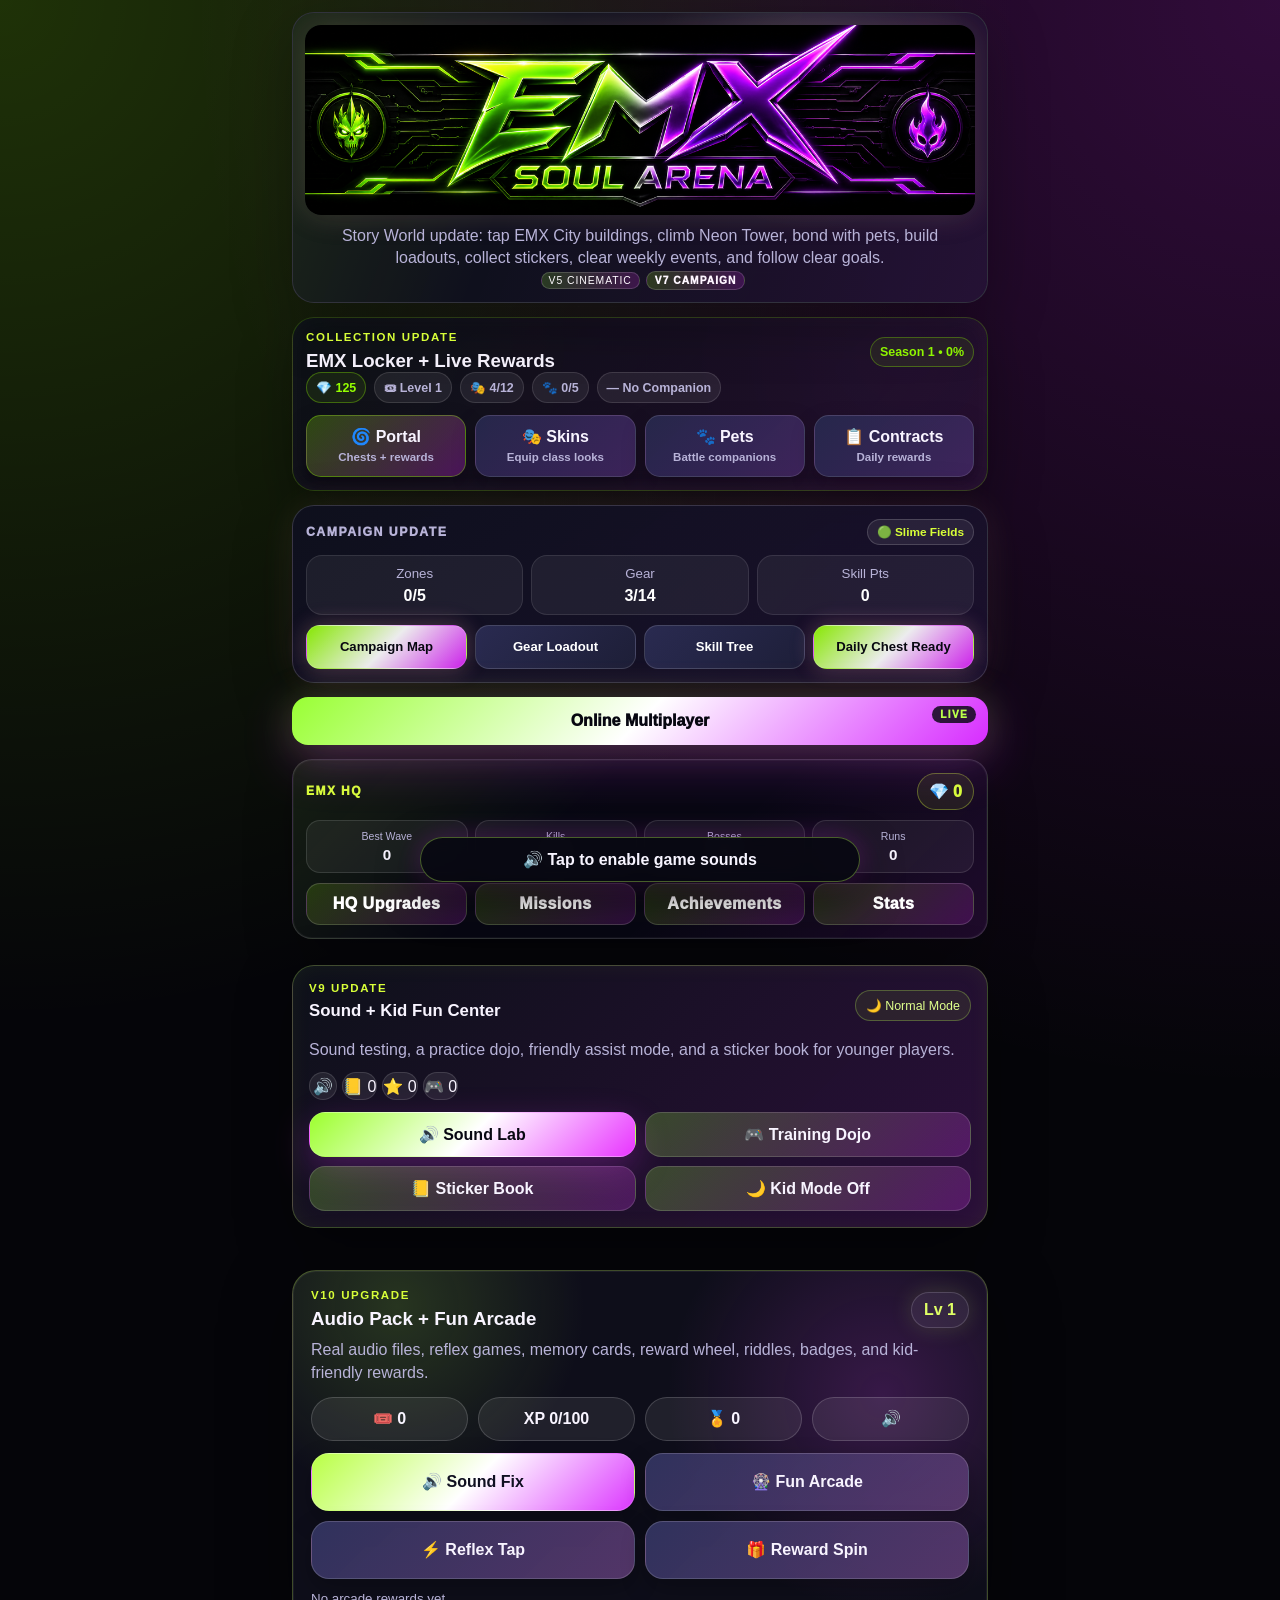
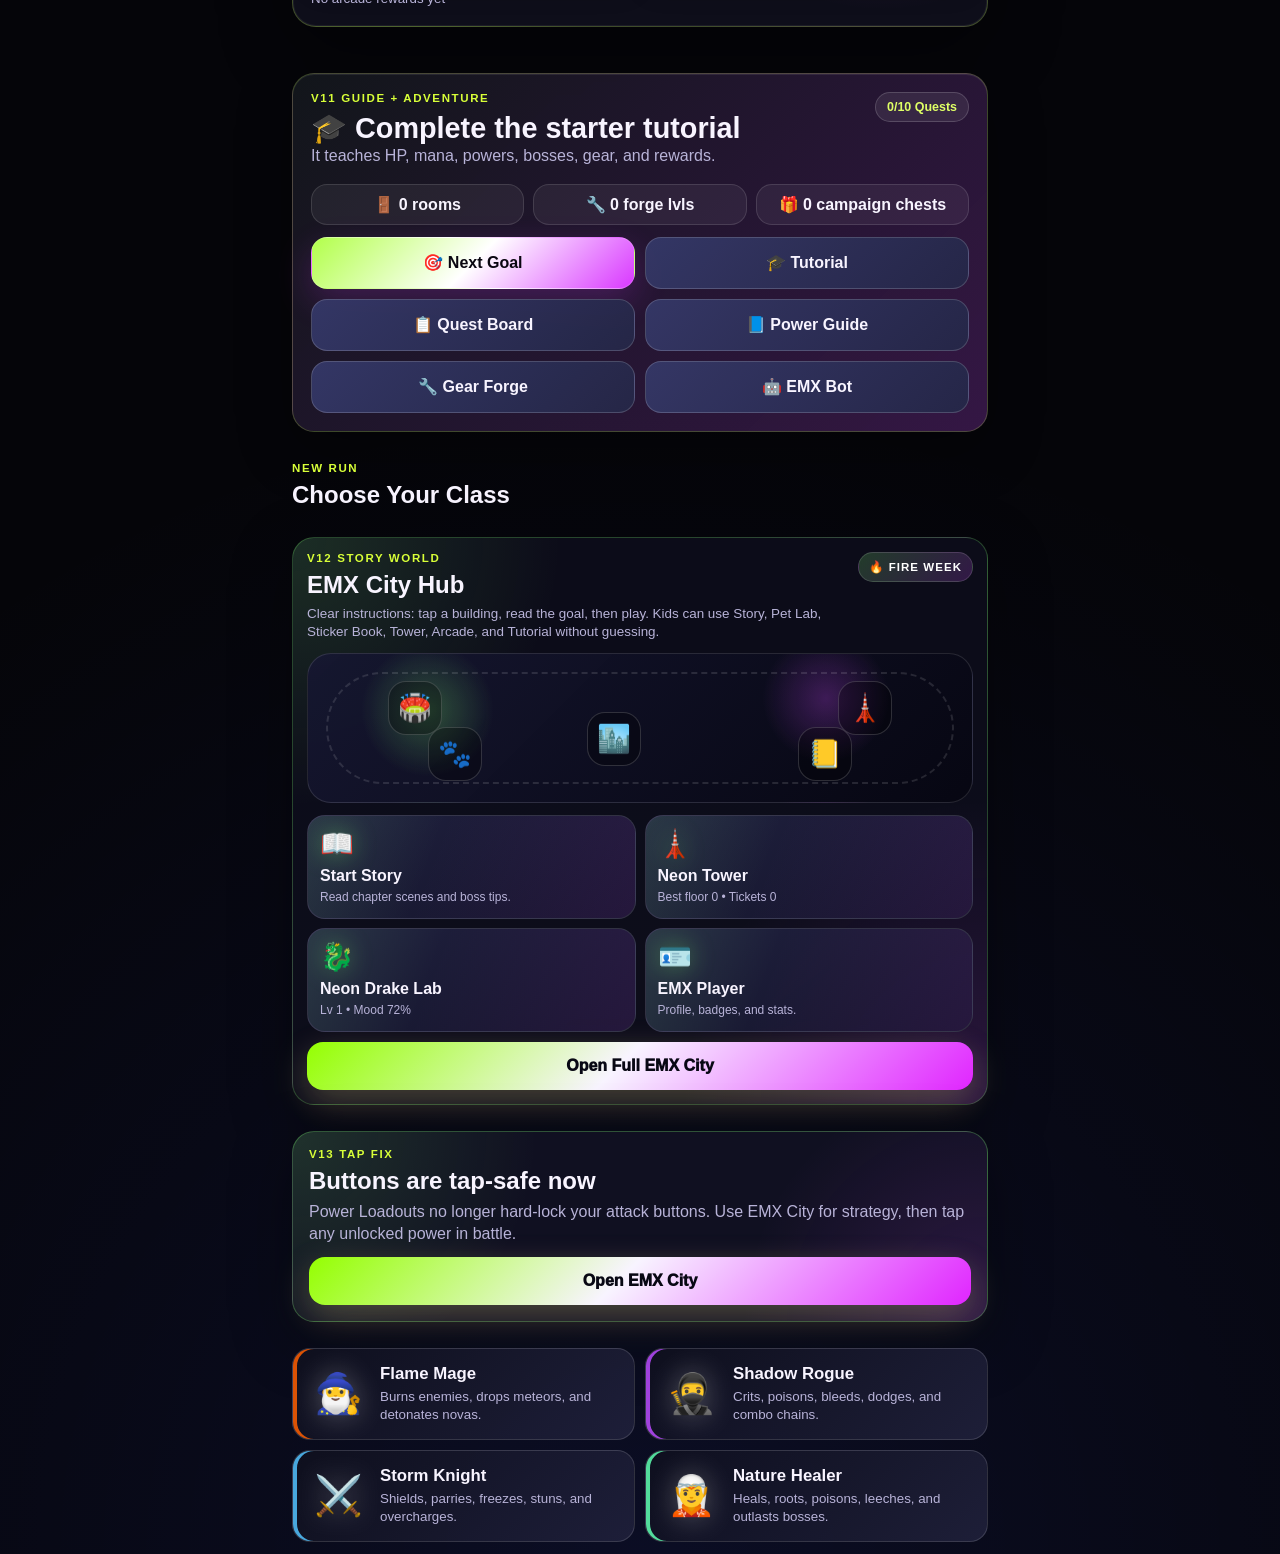
==== commit 800cd2d7: "update" ====
--- a/index.html
+++ b/index.html
@@ -6,7 +6,7 @@
   <title>EMX Soul Arena</title>
 
   <meta name="theme-color" content="#070711" />
-  <meta name="description" content="EMX Soul Arena RPG - Story World, EMX City Hub, Challenge Tower, Pet Bonding, Power Loadouts, Sticker Book 2.0, Profile Card, Campaign, Multiplayer, and Arcade" />
+  <meta name="description" content="EMX Soul Arena RPG - v13 Button Hotfix, Story World, EMX City Hub, Challenge Tower, Pet Bonding, Power Loadouts, Sticker Book 2.0, Profile Card, Campaign, Multiplayer, and Arcade" />
   <meta name="apple-mobile-web-app-capable" content="yes" />
   <meta name="apple-mobile-web-app-title" content="EMX Soul Arena" />
   <meta name="apple-mobile-web-app-status-bar-style" content="black-translucent" />
@@ -14,8 +14,8 @@
   <link rel="manifest" href="manifest.webmanifest" />
   <link rel="apple-touch-icon" href="assets/apple-touch-icon.png" />
   <link rel="icon" type="image/png" href="assets/favicon.png" />
-  <link rel="stylesheet" href="style.css" />
-  <script src="script.js" defer></script>
+  <link rel="stylesheet" href="style.css?v=13" />
+  <script src="script.js?v=13" defer></script>
 </head>
 <body>
   <section id="bootScreen" class="boot-screen" aria-label="EMX Soul Arena loading screen">
@@ -32,7 +32,7 @@
     <section id="startScreen" class="screen start-screen">
       <div class="brand-title-card">
         <img src="assets/emx-header.png" alt="EMX Soul Arena" class="start-logo" />
-        <p class="subtitle">Story World update: tap around EMX City, climb the Neon Tower, bond with pets, build power loadouts, collect stickers, clear weekly events, and follow clear kid-friendly goals.</p>
+        <p class="subtitle">v13 button hotfix: tap-safe menus, unlocked battle buttons, EMX City, Neon Tower, pets, loadouts, stickers, events, and clear kid-friendly goals.</p>
       </div>
 
       <button id="continueBtn" class="primary hidden">Continue Saved Run</button>
--- a/style.css
+++ b/style.css
@@ -5292,3 +5292,39 @@
     grid-template-columns: 1fr;
   }
 }
+
+
+/* === EMX Soul Arena v13 Button Hotfix styles === */
+.v12-overlay:not(.show),
+.v12-choice-room:not(.show) {
+  pointer-events: none !important;
+}
+
+.v12-overlay.show,
+.v12-choice-room.show {
+  pointer-events: auto !important;
+}
+
+.v13-hotfix-card {
+  display: grid;
+  gap: 12px;
+  margin: 12px 0;
+  padding: 16px;
+  border-radius: 22px;
+  border: 1px solid rgba(126, 255, 111, 0.28);
+  background:
+    radial-gradient(circle at top left, rgba(126, 255, 111, 0.14), transparent 34%),
+    radial-gradient(circle at bottom right, rgba(207, 74, 255, 0.16), transparent 34%),
+    rgba(18, 18, 34, 0.94);
+  box-shadow: 0 18px 60px rgba(0, 0, 0, 0.36);
+}
+
+.v13-hotfix-card h2 {
+  margin: 0 0 6px;
+}
+
+.v13-hotfix-card p:last-child {
+  margin-bottom: 0;
+  color: var(--muted);
+  line-height: 1.4;
+}
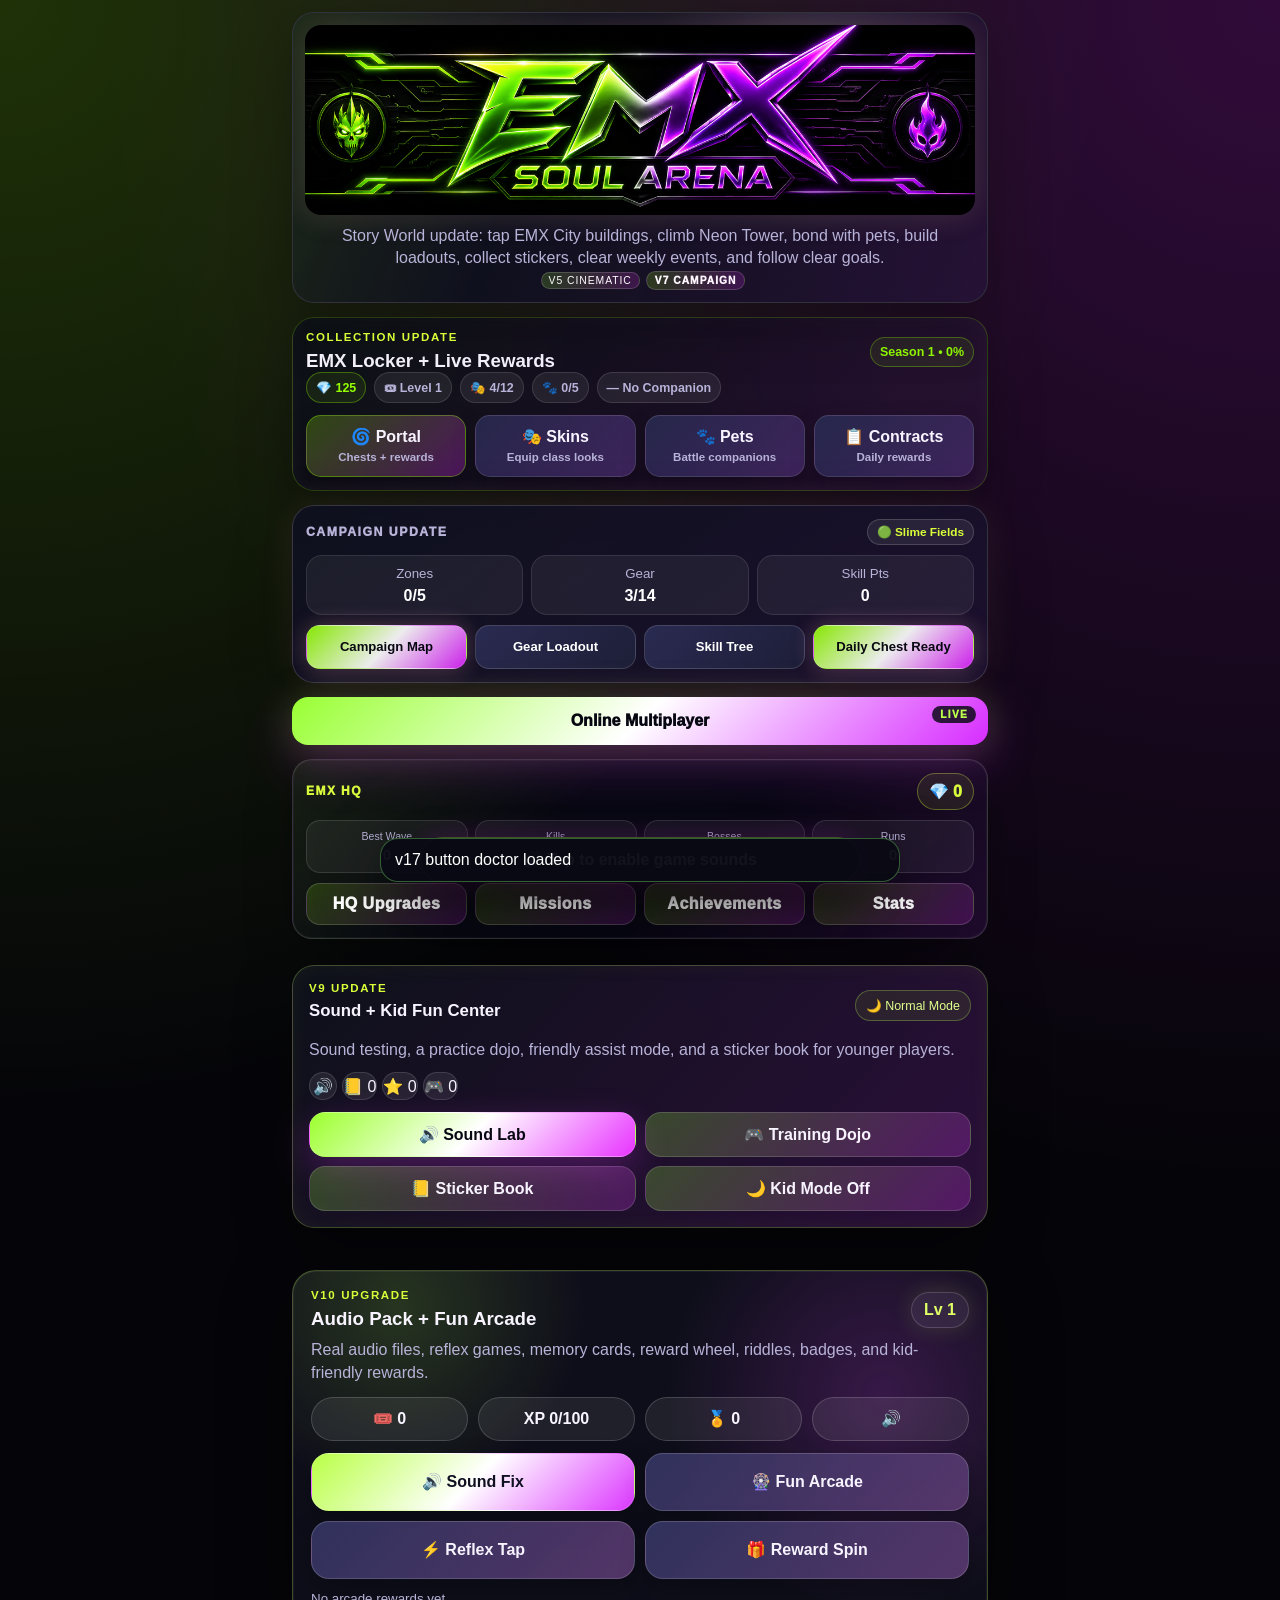
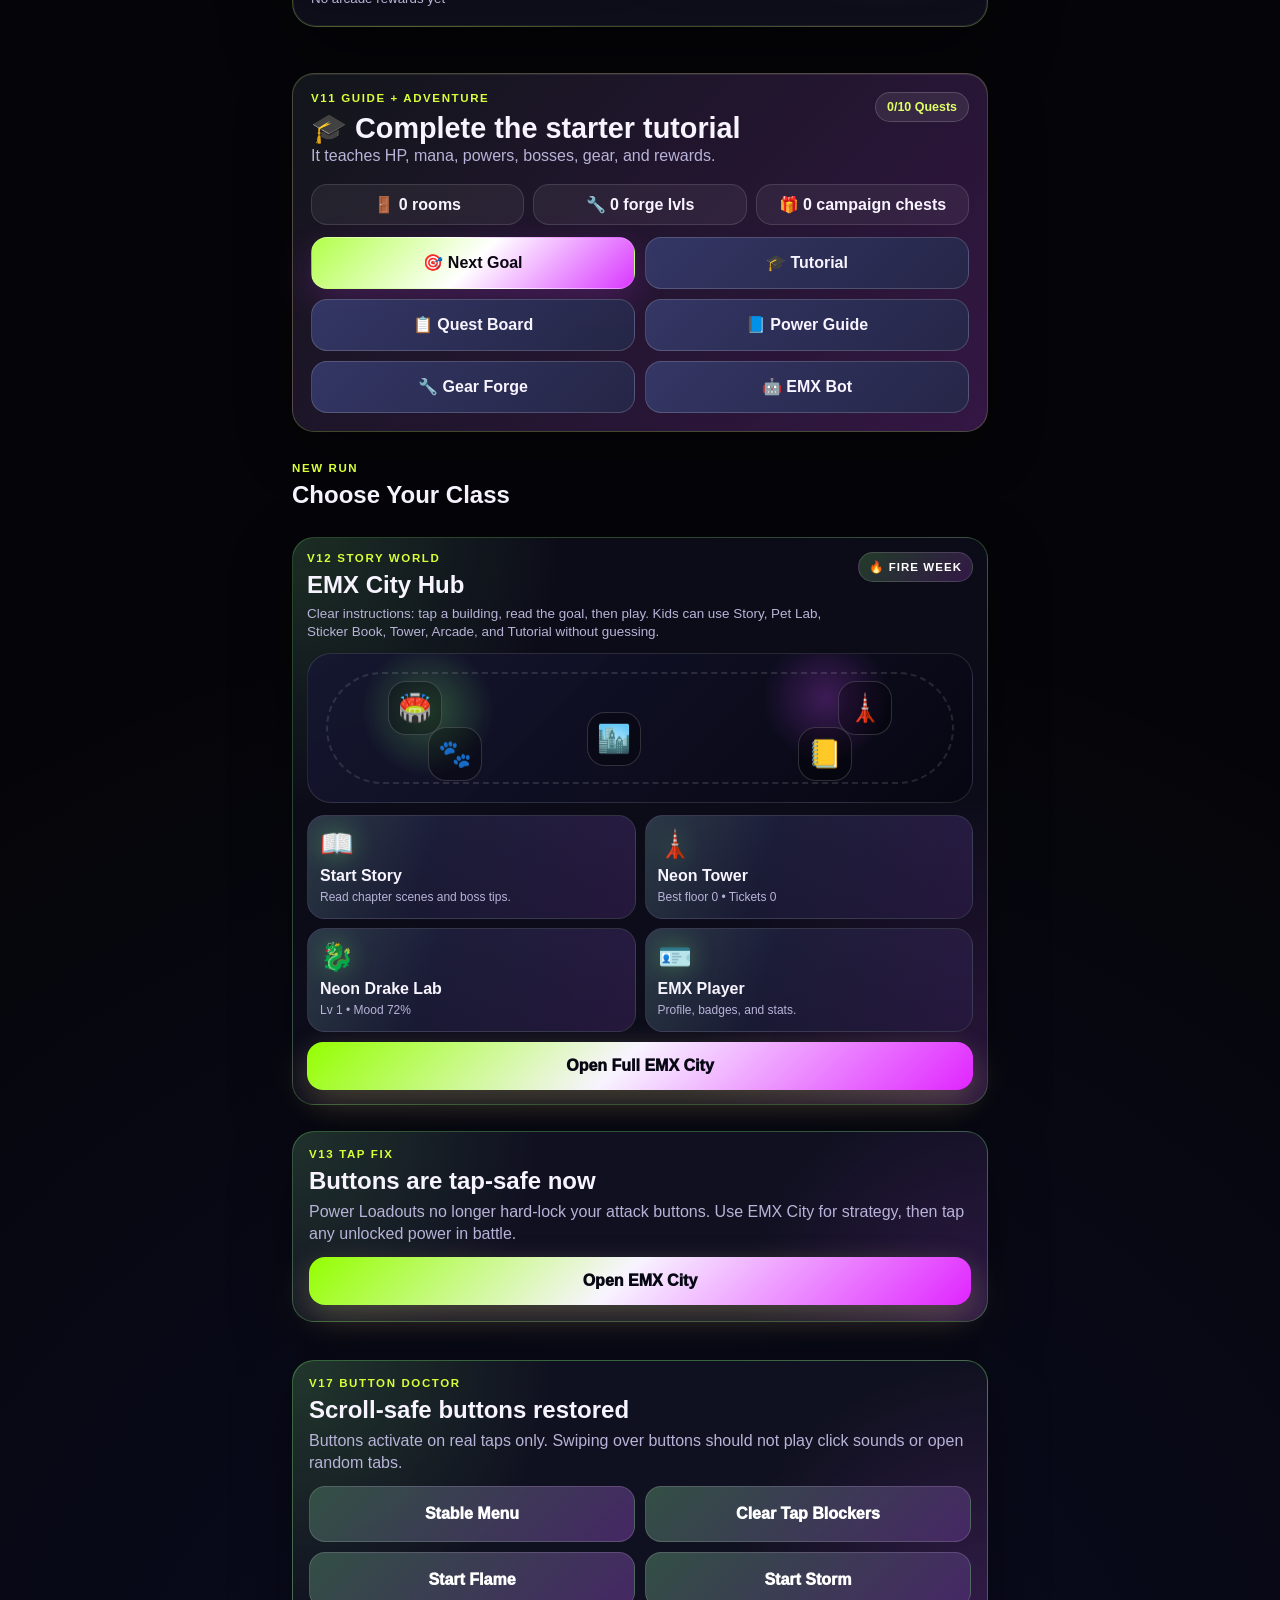
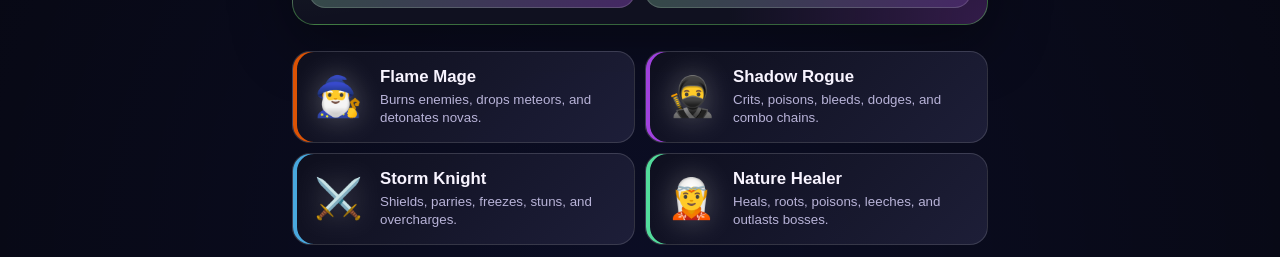
==== commit 6a97986b: "update" ====
--- a/index.html
+++ b/index.html
@@ -6,7 +6,7 @@
   <title>EMX Soul Arena</title>
 
   <meta name="theme-color" content="#070711" />
-  <meta name="description" content="EMX Soul Arena RPG - v13 Button Hotfix, Story World, EMX City Hub, Challenge Tower, Pet Bonding, Power Loadouts, Sticker Book 2.0, Profile Card, Campaign, Multiplayer, and Arcade" />
+  <meta name="description" content="EMX Soul Arena RPG - v17 Button Doctor, Story World, EMX City Hub, Challenge Tower, Pet Bonding, Power Loadouts, Sticker Book 2.0, Profile Card, Campaign, Multiplayer, and Arcade" />
   <meta name="apple-mobile-web-app-capable" content="yes" />
   <meta name="apple-mobile-web-app-title" content="EMX Soul Arena" />
   <meta name="apple-mobile-web-app-status-bar-style" content="black-translucent" />
@@ -14,8 +14,9 @@
   <link rel="manifest" href="manifest.webmanifest" />
   <link rel="apple-touch-icon" href="assets/apple-touch-icon.png" />
   <link rel="icon" type="image/png" href="assets/favicon.png" />
-  <link rel="stylesheet" href="style.css?v=13" />
-  <script src="script.js?v=13" defer></script>
+  <link rel="stylesheet" href="style.css?v=17" />
+  <script src="script.js?v=17" defer></script>
+  <script src="tapfix.js?v=17" defer></script>
 </head>
 <body>
   <section id="bootScreen" class="boot-screen" aria-label="EMX Soul Arena loading screen">
@@ -32,7 +33,7 @@
     <section id="startScreen" class="screen start-screen">
       <div class="brand-title-card">
         <img src="assets/emx-header.png" alt="EMX Soul Arena" class="start-logo" />
-        <p class="subtitle">v13 button hotfix: tap-safe menus, unlocked battle buttons, EMX City, Neon Tower, pets, loadouts, stickers, events, and clear kid-friendly goals.</p>
+        <p class="subtitle">v17 Button Doctor: loading screen restored, buttons work, and scrolling will not fire click sounds or open tabs.</p>
       </div>
 
       <button id="continueBtn" class="primary hidden">Continue Saved Run</button>
--- a/style.css
+++ b/style.css
@@ -5328,3 +5328,306 @@
   color: var(--muted);
   line-height: 1.4;
 }
+
+/* === EMX Soul Arena v14 Emergency Tap Repair styles === */
+body.emx-v14-ready #bootScreen,
+#bootScreen.boot-finished {
+  pointer-events: none !important;
+}
+
+button,
+a,
+.class-card,
+[data-v12-action],
+[data-v12-building],
+[data-v11-action],
+[data-v10-action],
+[data-v9-action],
+[data-v8-open],
+[data-v7-action] {
+  touch-action: manipulation;
+  -webkit-user-select: none;
+  user-select: none;
+}
+
+.overlay.hidden,
+.v8-overlay.hidden,
+.v9-overlay.hidden,
+.v11-overlay:not(.open),
+.v12-overlay:not(.show),
+.v12-choice-room:not(.show) {
+  display: none !important;
+  pointer-events: none !important;
+}
+
+.v11-floating-guide,
+.v9-mascot,
+.v12-toast,
+#v14Toast {
+  pointer-events: none !important;
+}
+
+#v14Toast {
+  position: fixed;
+  left: 50%;
+  bottom: calc(18px + env(safe-area-inset-bottom, 0px));
+  z-index: 9999;
+  transform: translateX(-50%) translateY(16px);
+  max-width: min(560px, calc(100vw - 24px));
+  padding: 11px 14px;
+  border-radius: 999px;
+  border: 1px solid rgba(183, 255, 66, 0.35);
+  background: rgba(8, 8, 18, 0.94);
+  color: #f8f4ff;
+  box-shadow: 0 18px 50px rgba(0,0,0,0.5), 0 0 26px rgba(221,57,255,0.22);
+  font-weight: 900;
+  opacity: 0;
+  transition: opacity 0.2s ease, transform 0.2s ease;
+}
+
+#v14Toast.show {
+  opacity: 1;
+  transform: translateX(-50%) translateY(0);
+}
+
+.v14-repair-card,
+#v14EmergencyHub .v14-modal {
+  border: 1px solid rgba(183, 255, 66, 0.3);
+  background:
+    radial-gradient(circle at top left, rgba(183,255,66,0.16), transparent 35%),
+    radial-gradient(circle at bottom right, rgba(221,57,255,0.18), transparent 35%),
+    rgba(12, 13, 26, 0.96);
+  border-radius: 24px;
+  box-shadow: 0 22px 70px rgba(0,0,0,0.42);
+}
+
+.v14-repair-card {
+  display: grid;
+  gap: 12px;
+  padding: 16px;
+  margin: 12px 0;
+}
+
+.v14-repair-card h2,
+#v14EmergencyHub h2 {
+  margin: 0 0 6px;
+}
+
+.v14-repair-card p,
+#v14EmergencyHub p {
+  color: var(--muted);
+  line-height: 1.42;
+}
+
+.v14-repair-actions,
+.v14-safe-grid {
+  display: grid;
+  grid-template-columns: 1fr 1fr;
+  gap: 9px;
+}
+
+.v14-repair-actions button,
+.v14-safe-grid button,
+.v14-safe-grid a,
+.v14-close {
+  min-height: 52px;
+  padding: 11px 12px;
+  border-radius: 16px;
+  border: 1px solid rgba(255,255,255,0.14);
+  background: linear-gradient(135deg, rgba(48,50,89,0.96), rgba(82,48,108,0.92));
+  color: var(--text);
+  font-weight: 900;
+  text-decoration: none;
+  text-align: center;
+  display: grid;
+  place-items: center;
+}
+
+.v14-repair-actions button:first-child,
+.v14-safe-grid button:first-child {
+  color: #111221;
+  background: linear-gradient(135deg, #b7ff42, #ffffff, #dd39ff);
+}
+
+#v14EmergencyHub {
+  position: fixed;
+  inset: 0;
+  z-index: 10000;
+  display: none;
+  place-items: center;
+  padding: 14px;
+  background: rgba(0,0,0,0.78);
+  backdrop-filter: blur(10px);
+}
+
+#v14EmergencyHub.show {
+  display: grid;
+}
+
+#v14EmergencyHub .v14-modal {
+  width: min(680px, 100%);
+  max-height: min(86vh, 900px);
+  overflow-y: auto;
+  padding: 16px;
+}
+
+.v14-modal-top {
+  display: flex;
+  justify-content: space-between;
+  gap: 12px;
+  align-items: flex-start;
+}
+
+.v14-close {
+  width: 44px;
+  min-height: 44px;
+  flex: 0 0 auto;
+}
+
+.v14-note {
+  margin: 12px 0 0;
+  font-size: 0.82rem;
+}
+
+@media (max-width: 430px) {
+  .v14-repair-actions,
+  .v14-safe-grid {
+    grid-template-columns: 1fr;
+  }
+}
+
+/* === EMX Soul Arena v15 Full Button Restore styles === */
+body.emx-v15-ready #bootScreen,
+body.emx-v15-ready .boot-screen {
+  pointer-events: none !important;
+  opacity: 0 !important;
+  visibility: hidden !important;
+}
+
+#v15Toast {
+  position: fixed;
+  left: 50%;
+  bottom: calc(18px + env(safe-area-inset-bottom, 0px));
+  z-index: 12000;
+  transform: translateX(-50%) translateY(14px);
+  max-width: min(560px, calc(100vw - 24px));
+  padding: 11px 14px;
+  border-radius: 999px;
+  border: 1px solid rgba(183, 255, 66, 0.4);
+  background: rgba(5, 5, 14, 0.96);
+  color: #fff;
+  box-shadow: 0 16px 46px rgba(0,0,0,0.55), 0 0 26px rgba(207,74,255,0.22);
+  font-weight: 900;
+  opacity: 0;
+  pointer-events: none;
+  transition: opacity .18s ease, transform .18s ease;
+}
+
+#v15Toast.show {
+  opacity: 1;
+  transform: translateX(-50%) translateY(0);
+}
+
+.v15-restore-card {
+  display: grid;
+  gap: 12px;
+  margin: 12px 0;
+  padding: 16px;
+  border-radius: 22px;
+  border: 1px solid rgba(126, 255, 111, 0.35);
+  background:
+    radial-gradient(circle at top left, rgba(126,255,111,.16), transparent 35%),
+    radial-gradient(circle at bottom right, rgba(207,74,255,.18), transparent 35%),
+    rgba(17,18,33,.95);
+  box-shadow: 0 18px 60px rgba(0,0,0,.38);
+}
+
+.v15-restore-card h2 { margin: 0 0 6px; }
+.v15-restore-card p:last-child { color: var(--muted); margin-bottom: 0; line-height: 1.35; }
+
+.v15-restore-grid,
+.v15-safe-grid {
+  display: grid;
+  grid-template-columns: 1fr 1fr;
+  gap: 10px;
+}
+
+.v15-restore-grid button,
+.v15-safe-grid button,
+.v15-safe-grid a {
+  min-height: 56px;
+  display: grid;
+  place-items: center;
+  padding: 11px;
+  border-radius: 16px;
+  border: 1px solid rgba(255,255,255,.15);
+  background: linear-gradient(135deg, rgba(126,255,111,.22), rgba(207,74,255,.22)), rgba(31,32,58,.96);
+  color: #fff;
+  text-decoration: none;
+  font-weight: 1000;
+  text-align: center;
+}
+
+#v15SafePanel {
+  position: fixed;
+  inset: 0;
+  z-index: 11900;
+  display: none;
+  place-items: center;
+  padding: 16px;
+  background: rgba(0,0,0,.72);
+  backdrop-filter: blur(10px);
+}
+
+#v15SafePanel.show {
+  display: grid;
+  pointer-events: auto;
+}
+
+.v15-safe-modal {
+  width: min(560px, 100%);
+  padding: 16px;
+  border-radius: 24px;
+  border: 1px solid rgba(126,255,111,.32);
+  background:
+    radial-gradient(circle at top left, rgba(126,255,111,.16), transparent 33%),
+    radial-gradient(circle at bottom right, rgba(207,74,255,.2), transparent 33%),
+    rgba(12,12,24,.98);
+  box-shadow: 0 28px 90px rgba(0,0,0,.62);
+}
+
+.v15-safe-top {
+  display: flex;
+  align-items: flex-start;
+  justify-content: space-between;
+  gap: 10px;
+  margin-bottom: 12px;
+}
+
+.v15-safe-top h2 { margin: 0 0 6px; }
+.v15-safe-top p:last-child { color: var(--muted); margin-bottom: 0; line-height: 1.35; }
+.v15-safe-top button { width: 44px; height: 44px; border-radius: 14px; background: rgba(255,255,255,.1); }
+
+button,
+a[href],
+.class-card,
+.action-btn,
+[data-v7-action],
+[data-v8-open],
+[data-v9-action],
+[data-v10-action],
+[data-v11-action],
+[data-v12-action],
+[data-v12-building],
+[data-v15-action],
+[data-v15-start] {
+  touch-action: manipulation !important;
+}
+
+
+/* === EMX Soul Arena v16 Scroll-Safe Tap Fix === */
+html, body { overscroll-behavior-y: contain; }
+.app, .screen, .battle-screen, .start-screen { touch-action: pan-y; }
+button, a, .class-card { touch-action: manipulation; }
+#bootScreen { pointer-events: auto; }
+#bootScreen.boot-finished { pointer-events: none !important; }
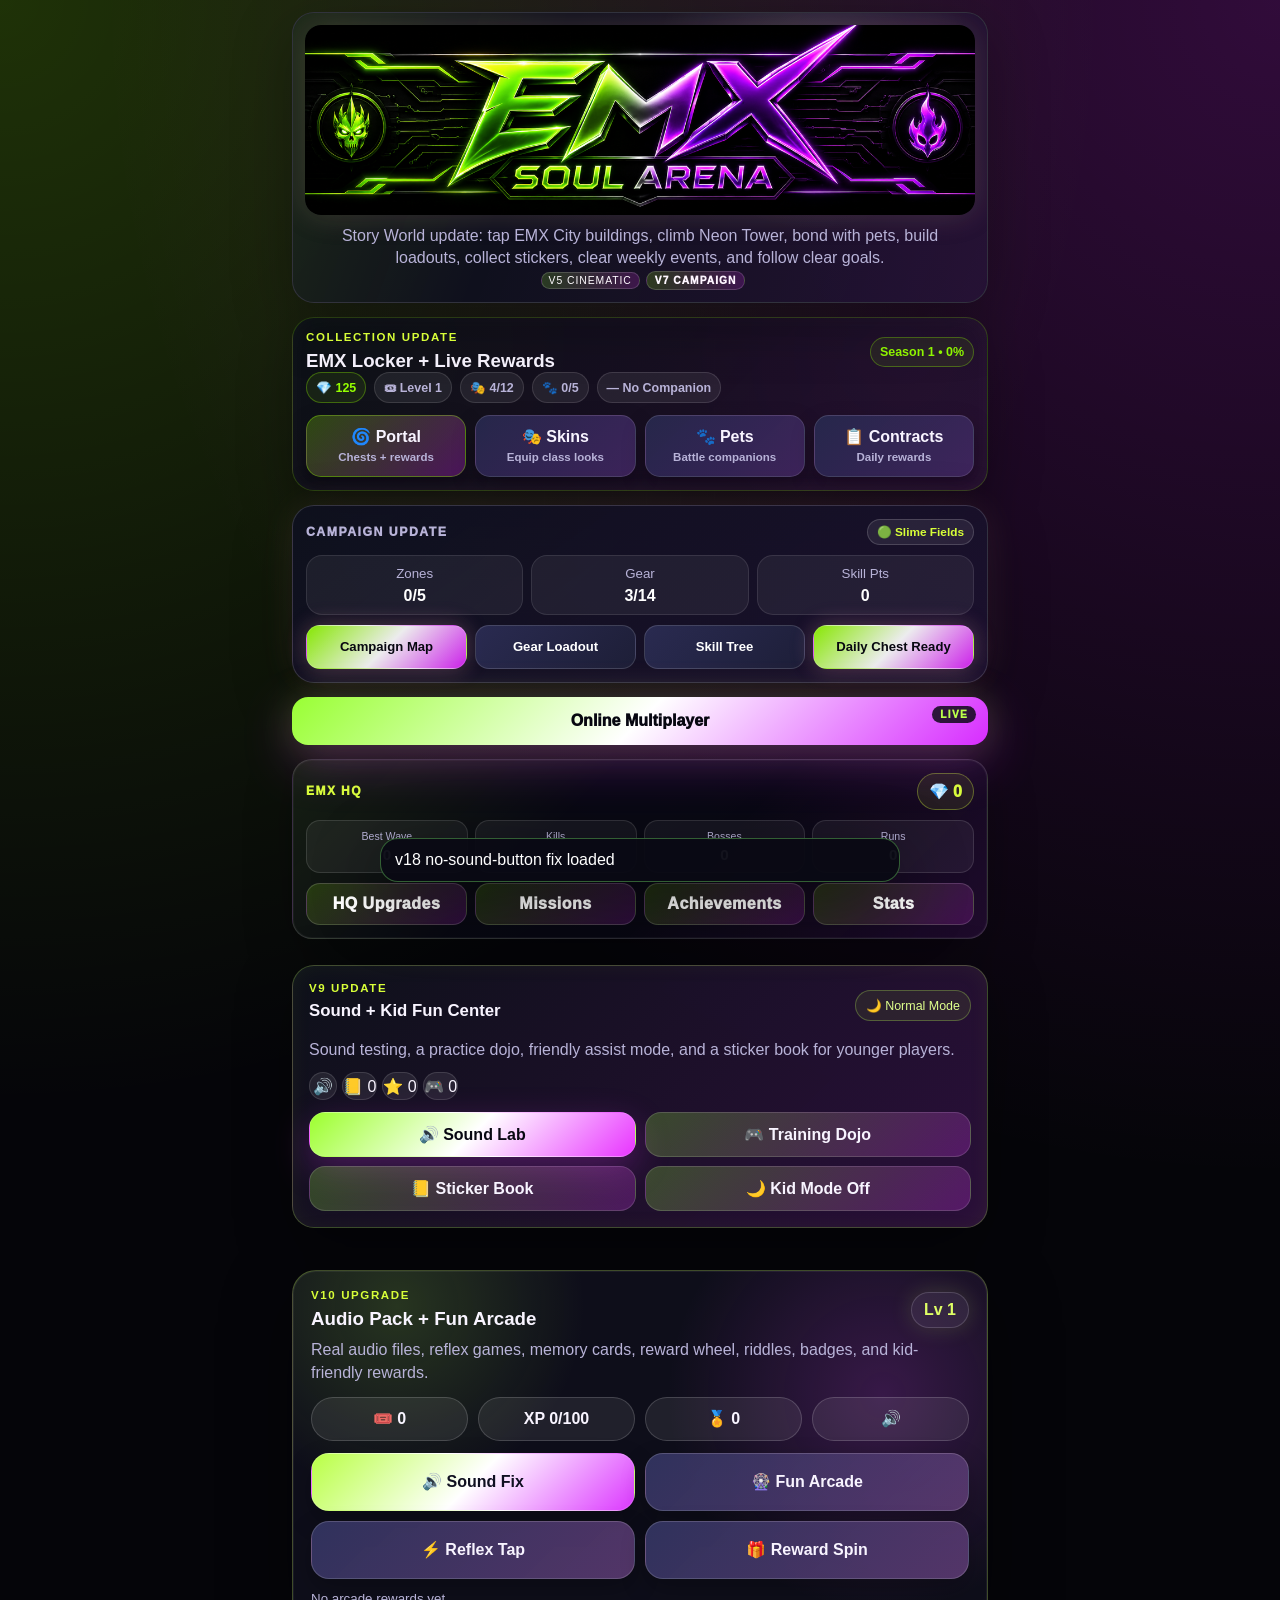
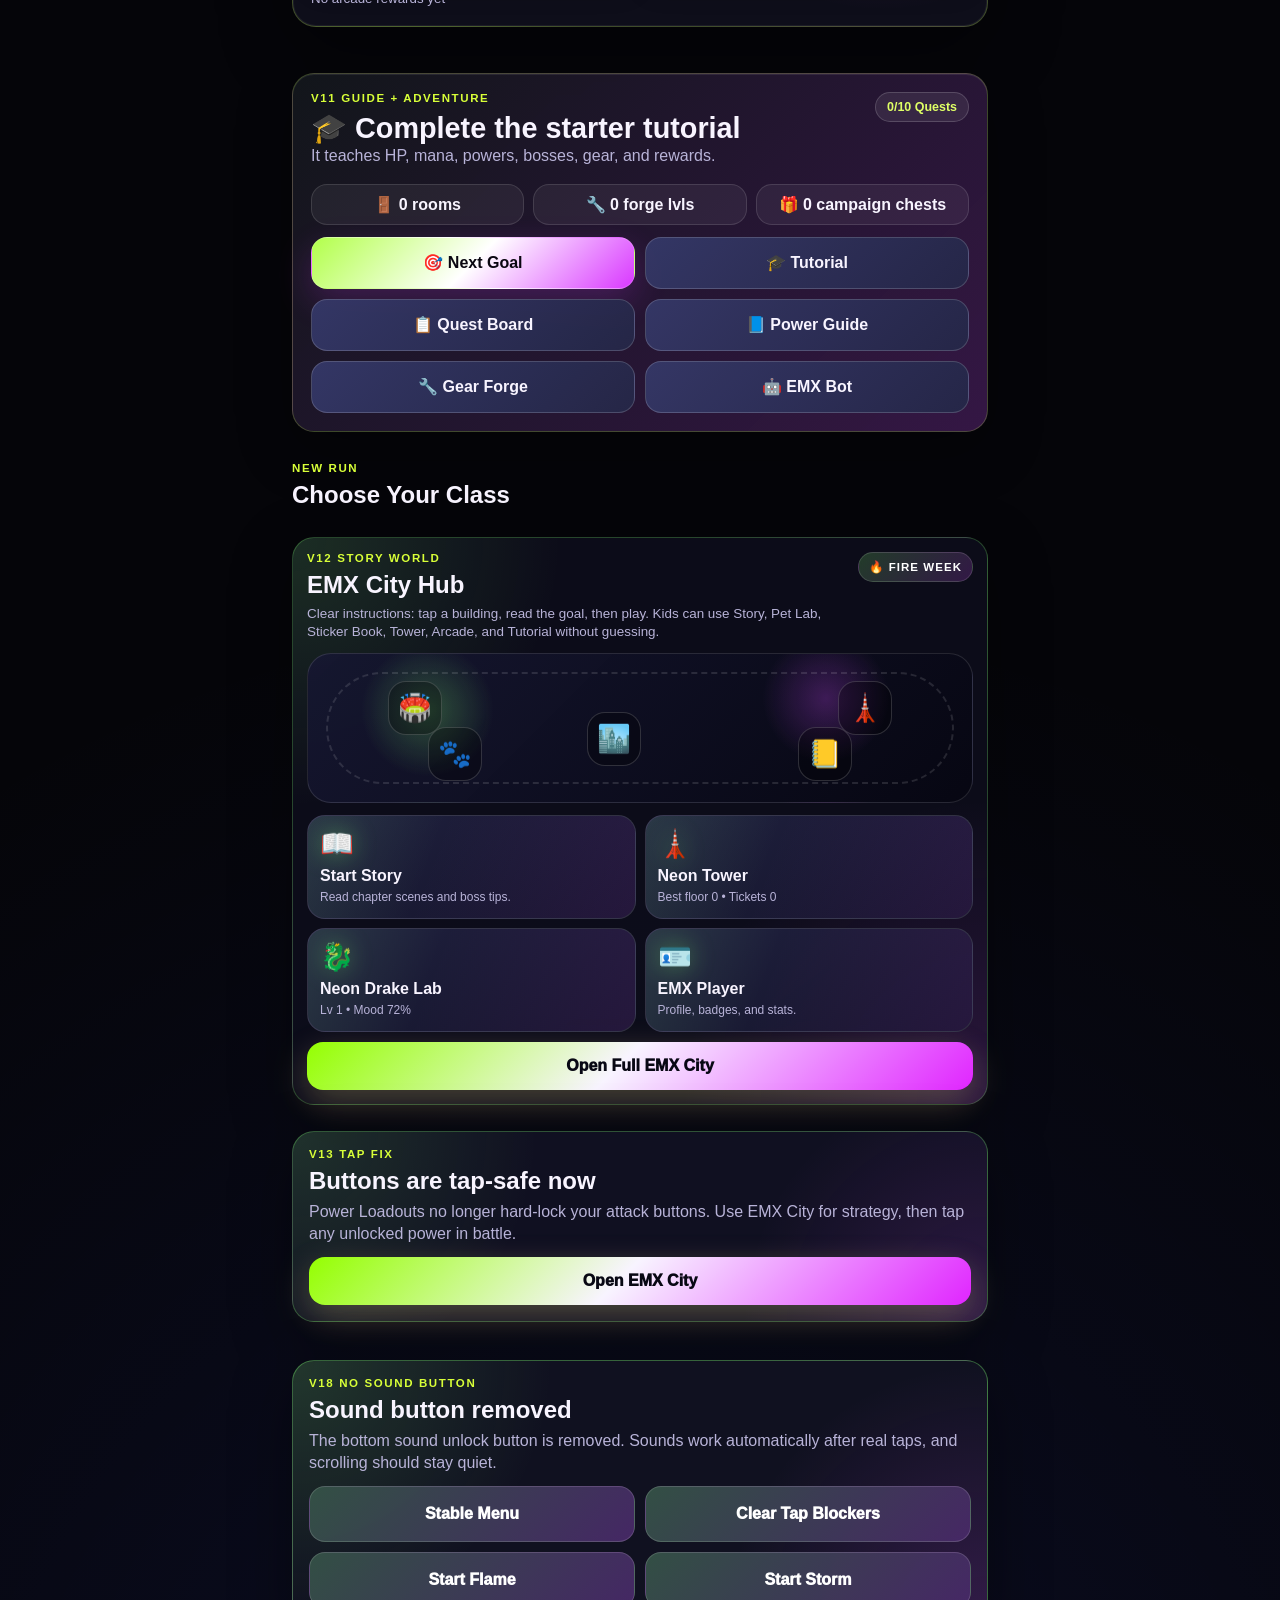
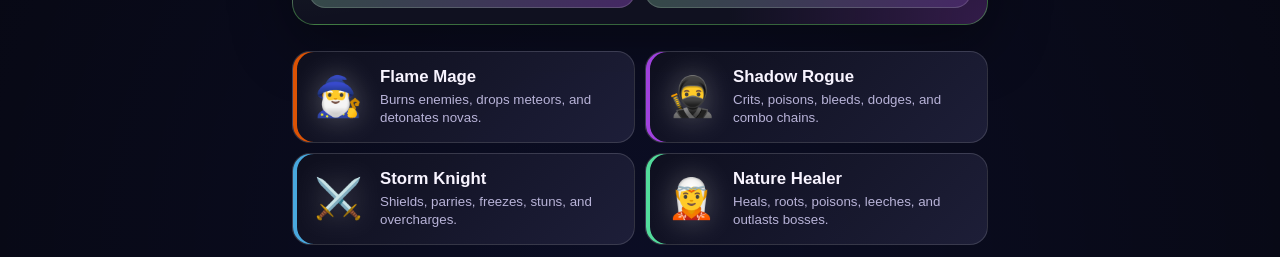
==== commit f65e9823: "update" ====
--- a/index.html
+++ b/index.html
@@ -6,7 +6,7 @@
   <title>EMX Soul Arena</title>
 
   <meta name="theme-color" content="#070711" />
-  <meta name="description" content="EMX Soul Arena RPG - v17 Button Doctor, Story World, EMX City Hub, Challenge Tower, Pet Bonding, Power Loadouts, Sticker Book 2.0, Profile Card, Campaign, Multiplayer, and Arcade" />
+  <meta name="description" content="EMX Soul Arena RPG - v18 No Sound Button, Story World, EMX City Hub, Challenge Tower, Pet Bonding, Power Loadouts, Sticker Book 2.0, Profile Card, Campaign, Multiplayer, and Arcade" />
   <meta name="apple-mobile-web-app-capable" content="yes" />
   <meta name="apple-mobile-web-app-title" content="EMX Soul Arena" />
   <meta name="apple-mobile-web-app-status-bar-style" content="black-translucent" />
@@ -14,9 +14,9 @@
   <link rel="manifest" href="manifest.webmanifest" />
   <link rel="apple-touch-icon" href="assets/apple-touch-icon.png" />
   <link rel="icon" type="image/png" href="assets/favicon.png" />
-  <link rel="stylesheet" href="style.css?v=17" />
-  <script src="script.js?v=17" defer></script>
-  <script src="tapfix.js?v=17" defer></script>
+  <link rel="stylesheet" href="style.css?v=18" />
+  <script src="script.js?v=18" defer></script>
+  <script src="tapfix.js?v=18" defer></script>
 </head>
 <body>
   <section id="bootScreen" class="boot-screen" aria-label="EMX Soul Arena loading screen">
@@ -33,7 +33,7 @@
     <section id="startScreen" class="screen start-screen">
       <div class="brand-title-card">
         <img src="assets/emx-header.png" alt="EMX Soul Arena" class="start-logo" />
-        <p class="subtitle">v17 Button Doctor: loading screen restored, buttons work, and scrolling will not fire click sounds or open tabs.</p>
+        <p class="subtitle">v18: sound button removed, buttons work, and scrolling stays quiet.</p>
       </div>
 
       <button id="continueBtn" class="primary hidden">Continue Saved Run</button>
--- a/style.css
+++ b/style.css
@@ -5631,3 +5631,13 @@
 button, a, .class-card { touch-action: manipulation; }
 #bootScreen { pointer-events: auto; }
 #bootScreen.boot-finished { pointer-events: none !important; }
+
+
+/* === EMX Soul Arena v18: remove bottom sound unlock button === */
+#v9SoundWake,
+.v9-sound-wake {
+  display: none !important;
+  opacity: 0 !important;
+  visibility: hidden !important;
+  pointer-events: none !important;
+}
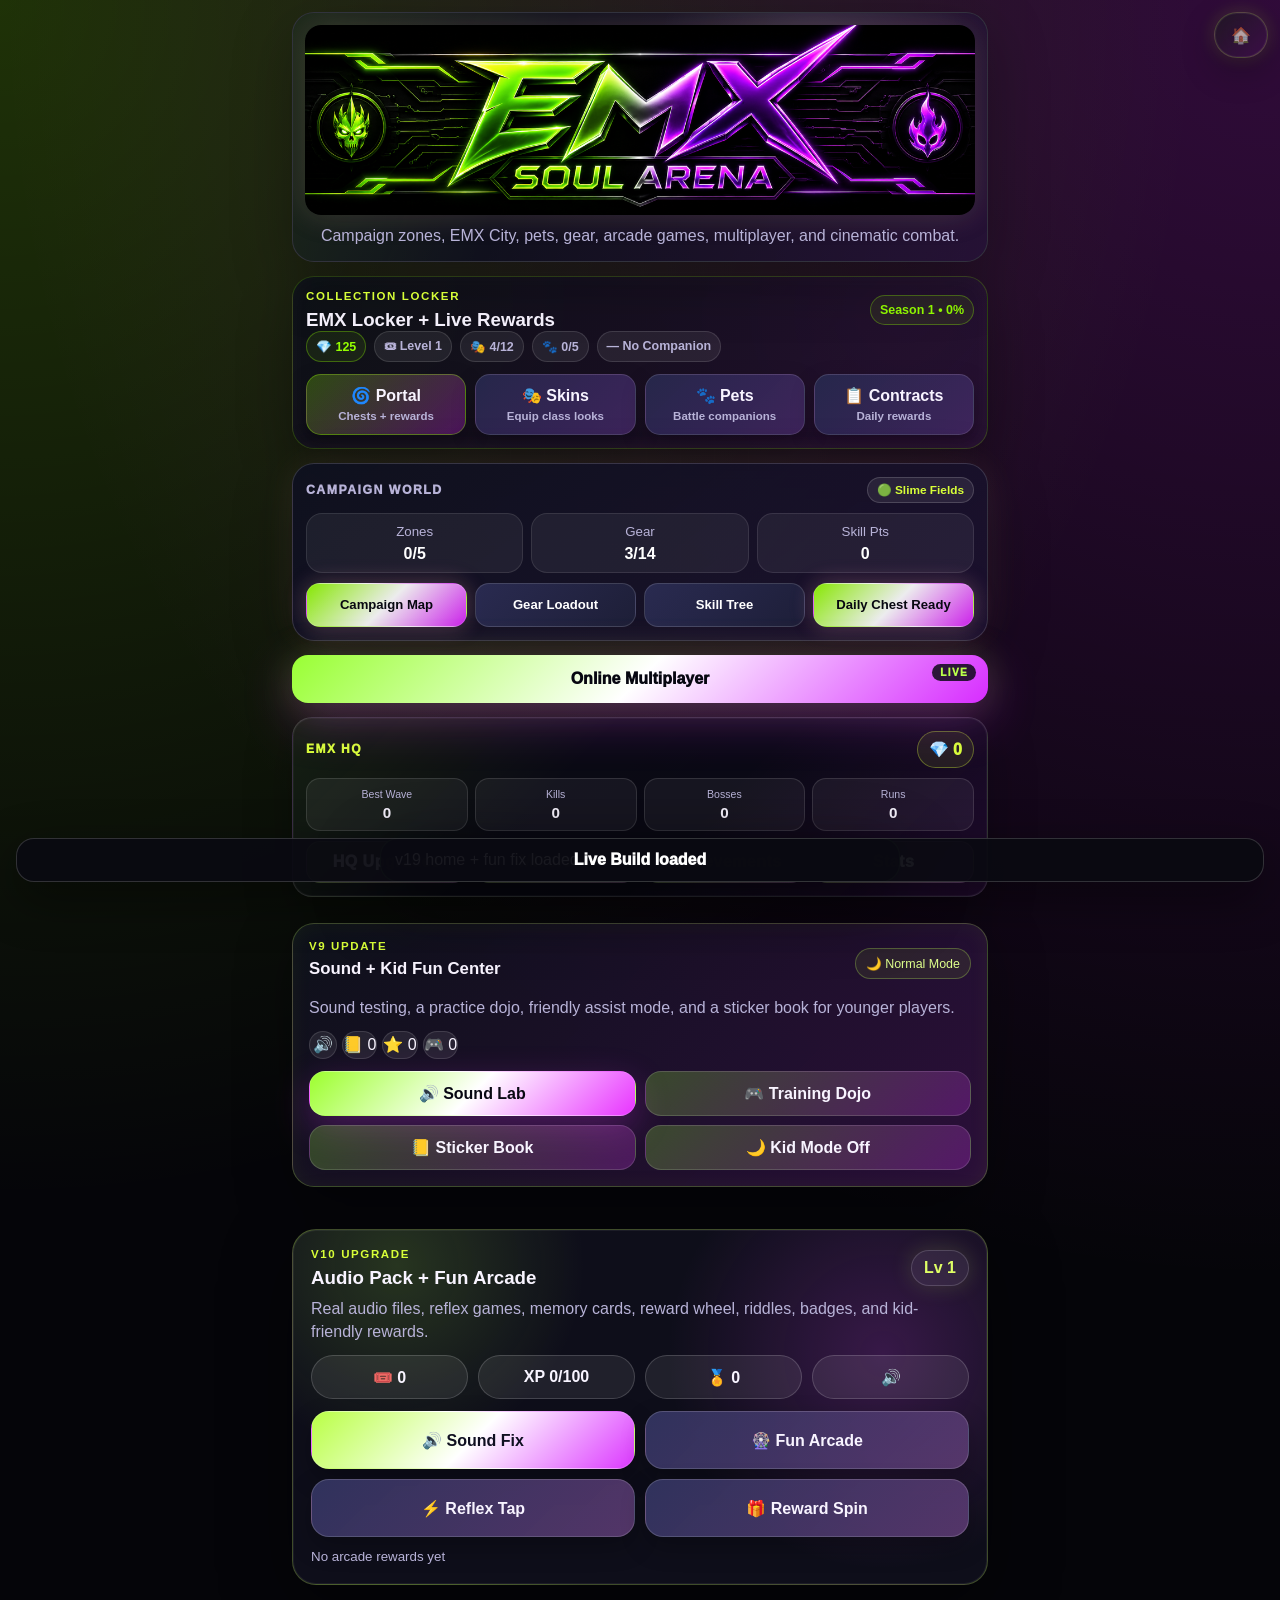
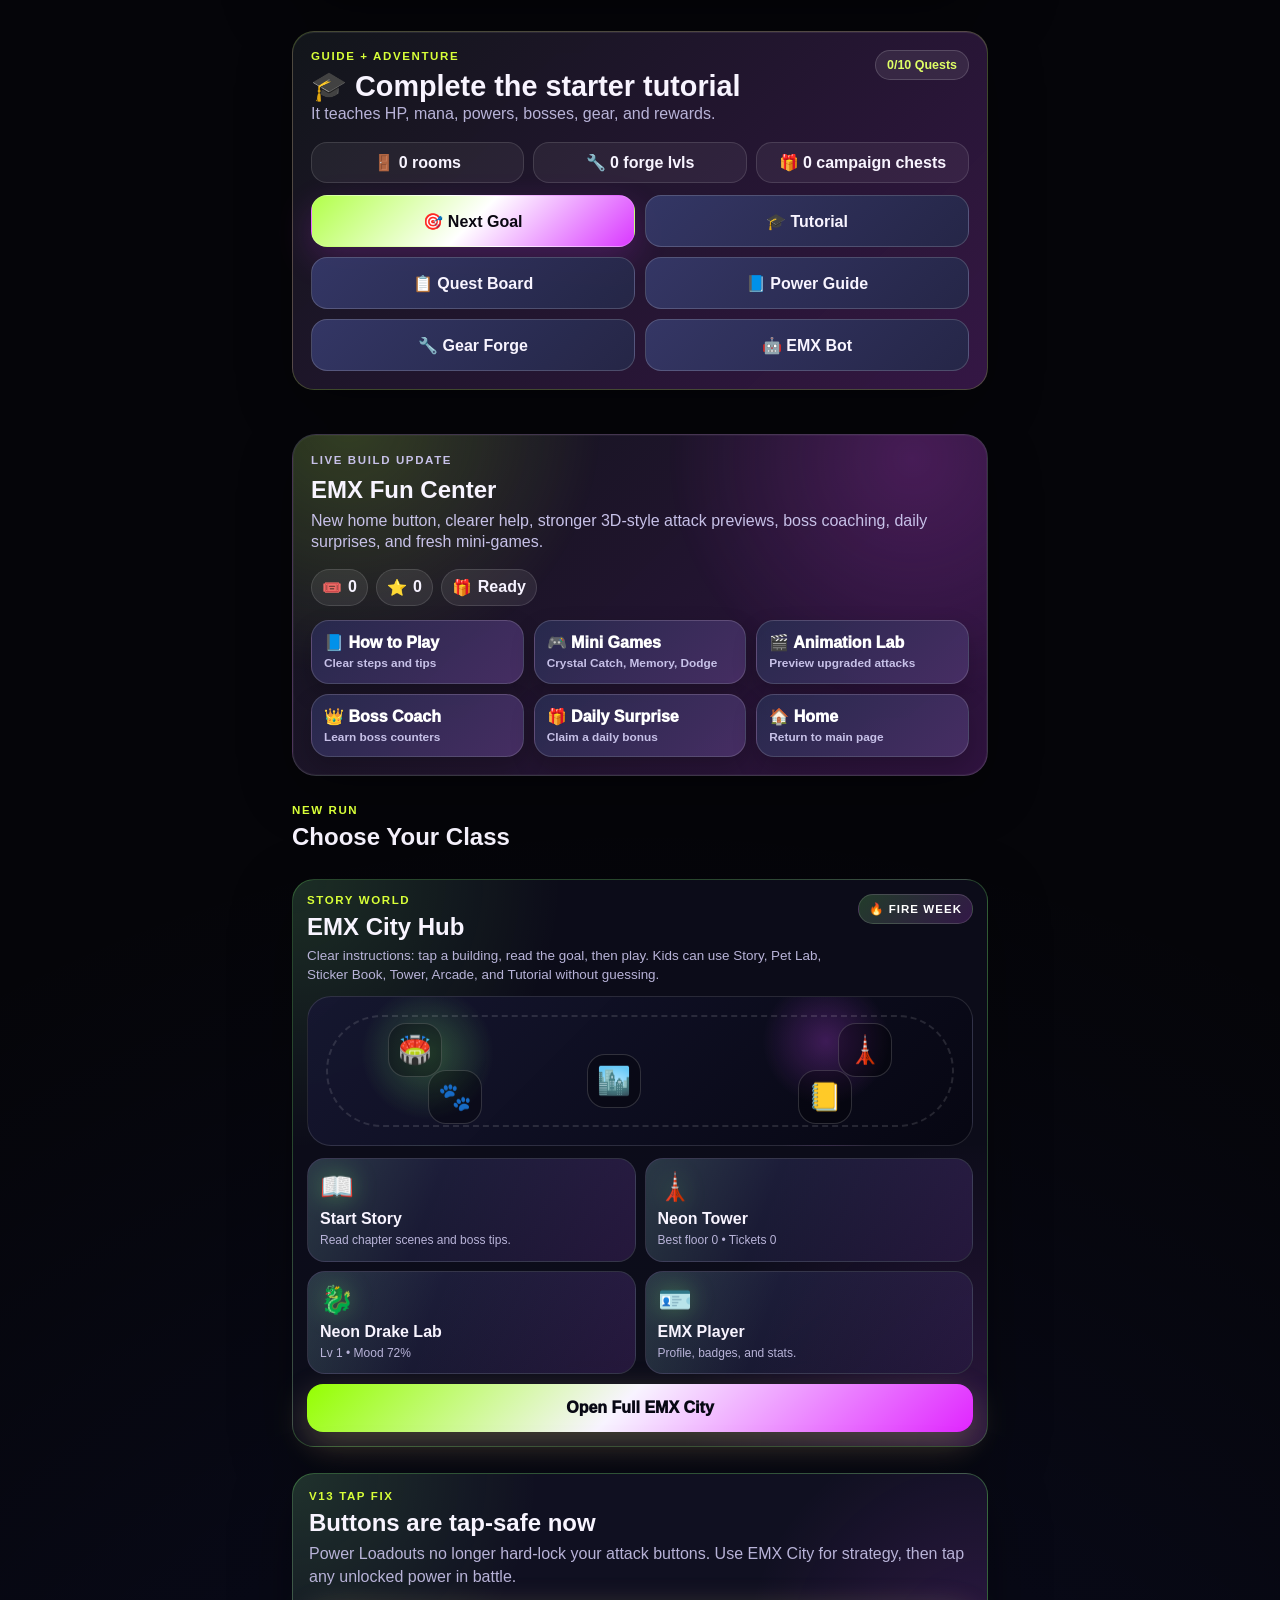
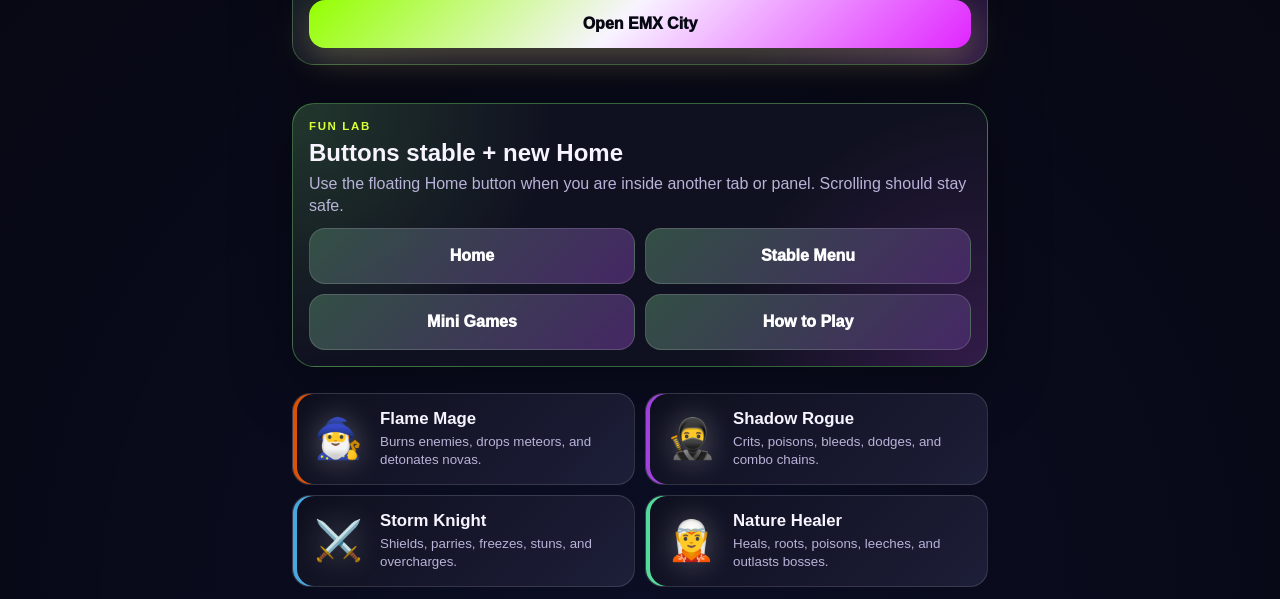
==== commit 4747df65: "update" ====
--- a/index.html
+++ b/index.html
@@ -6,7 +6,7 @@
   <title>EMX Soul Arena</title>
 
   <meta name="theme-color" content="#070711" />
-  <meta name="description" content="EMX Soul Arena RPG - v18 No Sound Button, Story World, EMX City Hub, Challenge Tower, Pet Bonding, Power Loadouts, Sticker Book 2.0, Profile Card, Campaign, Multiplayer, and Arcade" />
+  <meta name="description" content="EMX Soul Arena RPG - Live Build, Home + Fun Lab, 3D Fight FX, Mini Games, clear instructions, Story World, Campaign, Multiplayer, and Arcade" />
   <meta name="apple-mobile-web-app-capable" content="yes" />
   <meta name="apple-mobile-web-app-title" content="EMX Soul Arena" />
   <meta name="apple-mobile-web-app-status-bar-style" content="black-translucent" />
@@ -14,9 +14,12 @@
   <link rel="manifest" href="manifest.webmanifest" />
   <link rel="apple-touch-icon" href="assets/apple-touch-icon.png" />
   <link rel="icon" type="image/png" href="assets/favicon.png" />
-  <link rel="stylesheet" href="style.css?v=18" />
-  <script src="script.js?v=18" defer></script>
-  <script src="tapfix.js?v=18" defer></script>
+  <link rel="stylesheet" href="style.css?v=21" />
+  <link rel="stylesheet" href="v19.css?v=21" />
+  <script src="script.js?v=21" defer></script>
+  <script src="tapfix.js?v=21" defer></script>
+  <script src="v19.js?v=21" defer></script>
+  <script src="v20cleanup.js?v=21" defer></script>
 </head>
 <body>
   <section id="bootScreen" class="boot-screen" aria-label="EMX Soul Arena loading screen">
@@ -33,7 +36,7 @@
     <section id="startScreen" class="screen start-screen">
       <div class="brand-title-card">
         <img src="assets/emx-header.png" alt="EMX Soul Arena" class="start-logo" />
-        <p class="subtitle">v18: sound button removed, buttons work, and scrolling stays quiet.</p>
+        <p class="subtitle">Campaign zones, EMX City, pets, gear, arcade games, multiplayer, and cinematic combat.</p>
       </div>
 
       <button id="continueBtn" class="primary hidden">Continue Saved Run</button>
@@ -72,7 +75,7 @@
       <header class="brand-header">
         <img src="assets/emx-header.png" alt="EMX Soul Arena" class="header-logo" />
         <div class="header-pulse"></div>
-        <div class="version-chip">Story World Update</div>
+        <div class="version-chip">Live Build</div>
       </header>
 
       <header class="top-bar">
--- a/style.css
+++ b/style.css
@@ -5294,7 +5294,7 @@
 }
 
 
-/* === EMX Soul Arena v13 Button Hotfix styles === */
+/* === EMX Soul Arena Live Build styles === */
 .v12-overlay:not(.show),
 .v12-choice-room:not(.show) {
   pointer-events: none !important;
@@ -5641,3 +5641,16 @@
   visibility: hidden !important;
   pointer-events: none !important;
 }
+
+
+/* === EMX Soul Arena v21 Stable Brand Lock === */
+.brand-title-card.v21-brand-locked .v5-cine-chip,
+.brand-title-card.v21-brand-locked .v7-chip,
+.brand-title-card.v21-brand-locked .v7-pill,
+.brand-title-card.v21-brand-locked .version-pill,
+.brand-title-card.v21-brand-locked .update-pill {
+  display: none !important;
+}
+.brand-title-card.v21-brand-locked .subtitle {
+  min-height: auto;
+}
--- a/v19.css
+++ b/v19.css
@@ -0,0 +1,2 @@
+/* EMX Soul Arena v19 — Home + Fun Expansion */
+.v19-home-button{position:fixed;right:max(12px,env(safe-area-inset-right));top:calc(env(safe-area-inset-top) + 12px);z-index:900000;display:inline-flex;align-items:center;justify-content:center;gap:6px;min-width:54px;min-height:46px;padding:10px 12px;border-radius:999px;border:1px solid rgba(212,255,92,.35);background:linear-gradient(135deg,rgba(24,30,24,.94),rgba(69,17,82,.92));color:#f9fff7;font-weight:1000;letter-spacing:.02em;box-shadow:0 12px 36px rgba(0,0,0,.45),0 0 18px rgba(203,255,69,.25),inset 0 0 0 1px rgba(255,255,255,.08);backdrop-filter:blur(12px);-webkit-backdrop-filter:blur(12px);touch-action:manipulation}.v19-home-button:active{transform:scale(.96)}body.v19-at-start .v19-home-button span{display:none}body.v19-at-start .v19-home-button{opacity:.65}.v19-card,.v19-overlay-card{border:1px solid rgba(255,255,255,.14);background:linear-gradient(135deg,rgba(19,23,31,.92),rgba(55,22,72,.86));border-radius:24px;box-shadow:0 18px 54px rgba(0,0,0,.33),inset 0 0 0 1px rgba(255,255,255,.04)}.v19-card{padding:18px;margin:14px 0;position:relative;overflow:hidden}.v19-card:before{content:"";position:absolute;inset:-40% -20%;pointer-events:none;opacity:.18;background:radial-gradient(circle at 20% 20%,#caff3d,transparent 28%),radial-gradient(circle at 78% 26%,#e647ff,transparent 28%)}.v19-card>*{position:relative}.v19-card h2{margin-bottom:6px}.v19-card p{color:#c7c1e8;line-height:1.35}.v19-mini-stats{display:flex;flex-wrap:wrap;gap:8px;margin:12px 0 14px}.v19-pill{display:inline-flex;align-items:center;gap:6px;padding:8px 10px;border-radius:999px;background:rgba(255,255,255,.08);border:1px solid rgba(255,255,255,.12);color:#f6f2ff;font-weight:900}.v19-grid{display:grid;grid-template-columns:repeat(2,minmax(0,1fr));gap:10px}.v19-grid button,.v19-wide-button,.v19-modal button{min-height:62px;padding:12px;border-radius:18px;border:1px solid rgba(255,255,255,.15);background:linear-gradient(135deg,rgba(40,42,78,.95),rgba(73,48,103,.92));color:#fff;font-weight:950;text-align:left;box-shadow:0 10px 24px rgba(0,0,0,.2);touch-action:manipulation}.v19-grid button small,.v19-wide-button small,.v19-modal button small{display:block;margin-top:4px;color:#c7c1e8;font-size:.74rem;line-height:1.25;font-weight:700}.v19-grid button:active,.v19-modal button:active{transform:scale(.98)}.v19-wide-button{width:100%;text-align:center;margin-top:10px;background:linear-gradient(135deg,#caff3d,#f0e8ff,#d947ff);color:#080812}.v19-overlay{position:fixed;inset:0;z-index:880000;display:none;place-items:center;padding:calc(env(safe-area-inset-top) + 12px) 14px calc(env(safe-area-inset-bottom) + 14px);background:rgba(0,0,0,.76);backdrop-filter:blur(10px);-webkit-backdrop-filter:blur(10px)}.v19-overlay.show{display:grid}.v19-modal{width:min(720px,100%);max-height:88vh;overflow:auto;padding:18px;border-radius:26px;border:1px solid rgba(255,255,255,.15);background:linear-gradient(145deg,rgba(12,13,23,.98),rgba(37,18,52,.98));box-shadow:0 24px 80px rgba(0,0,0,.55),0 0 34px rgba(214,64,255,.12)}.v19-modal-top{display:flex;justify-content:space-between;align-items:flex-start;gap:12px;margin-bottom:14px}.v19-modal-top h2{margin:0}.v19-close-row{display:flex;gap:8px}.v19-close-row button{min-height:44px;padding:10px 12px;text-align:center}.v19-list{display:grid;gap:10px}.v19-info-card{padding:13px;border-radius:18px;background:rgba(255,255,255,.06);border:1px solid rgba(255,255,255,.12)}.v19-info-card strong{display:block;font-size:1.03rem;margin-bottom:4px}.v19-info-card p,.v19-info-card small{color:#c7c1e8;line-height:1.35}.v19-progress{height:12px;overflow:hidden;border-radius:999px;border:1px solid rgba(255,255,255,.15);background:rgba(255,255,255,.07)}.v19-progress span{display:block;height:100%;border-radius:inherit;background:linear-gradient(90deg,#caff3d,#fff,#e347ff)}.v19-cine{position:fixed;inset:0;z-index:870000;pointer-events:none;display:grid;place-items:center;perspective:950px;background:radial-gradient(circle at center,rgba(255,255,255,.08),transparent 38%);animation:v19CineFade .9s ease forwards}.v19-cine-stage{width:min(88vw,520px);min-height:230px;display:grid;place-items:center;position:relative;transform-style:preserve-3d;border-radius:28px;border:1px solid rgba(255,255,255,.18);background:linear-gradient(145deg,rgba(9,11,18,.82),rgba(50,20,68,.62));box-shadow:0 28px 90px rgba(0,0,0,.55),inset 0 0 40px rgba(255,255,255,.05);overflow:hidden;animation:v19StagePop .72s cubic-bezier(.19,1,.22,1) forwards}.v19-cine-stage:before,.v19-cine-stage:after{content:"";position:absolute;inset:-30%;opacity:.65;background:conic-gradient(from 30deg,transparent,var(--v19-a,#caff3d),transparent,var(--v19-b,#e347ff),transparent);filter:blur(24px);animation:v19Spin 1.1s linear forwards}.v19-cine-title{position:absolute;top:14px;left:16px;right:16px;z-index:3;text-align:center;text-transform:uppercase;letter-spacing:.16em;color:#fff;font-weight:1000;text-shadow:0 0 18px var(--v19-b,#e347ff)}.v19-object{position:relative;z-index:2;width:122px;height:122px;border-radius:50%;transform:rotateX(62deg) rotateZ(-18deg);background:radial-gradient(circle at 35% 25%,#fff,var(--v19-a,#caff3d) 32%,var(--v19-b,#e347ff) 72%,transparent 74%);box-shadow:0 0 34px var(--v19-a,#caff3d),0 0 70px var(--v19-b,#e347ff);animation:v19OrbSlam .8s ease forwards}.v19-object:after{content:"";position:absolute;inset:-18px;border-radius:50%;border:3px solid rgba(255,255,255,.7);transform:translateZ(-30px);opacity:.6}.v19-cine.slash{--v19-a:#ffffff;--v19-b:#b6c7ff}.v19-cine.fire{--v19-a:#ffef6e;--v19-b:#ff3d00}.v19-cine.lightning{--v19-a:#c5f0ff;--v19-b:#4dabff}.v19-cine.ice{--v19-a:#e4fbff;--v19-b:#7ee7ff}.v19-cine.poison{--v19-a:#caff3d;--v19-b:#63ff74}.v19-cine.shadow{--v19-a:#a259ff;--v19-b:#111}.v19-cine.heal{--v19-a:#d8ffbd;--v19-b:#5ee6a7}.v19-cine.shield{--v19-a:#e7f7ff;--v19-b:#69bdff}.v19-cine.meteor,.v19-cine.nova,.v19-cine.ultimate{--v19-a:#caff3d;--v19-b:#e347ff}.v19-cine.combo{--v19-a:#fff;--v19-b:#ff4dff}.v19-cine.boss{--v19-a:#ff556f;--v19-b:#ffb347}.v19-cine.slash .v19-object{border-radius:12px;width:180px;height:34px;transform:rotate(-28deg) translateZ(60px);animation:v19Slash .65s ease forwards}.v19-cine.lightning .v19-object{clip-path:polygon(42% 0,72% 0,55% 37%,80% 37%,32% 100%,42% 52%,18% 52%);border-radius:0}.v19-cine.shield .v19-object{clip-path:polygon(50% 0,92% 18%,82% 74%,50% 100%,18% 74%,8% 18%)}.v19-cine.combo .v19-object{width:220px;height:44px;border-radius:16px;animation:v19Combo .82s ease forwards}.v19-cine.boss .v19-object{width:155px;height:155px;clip-path:polygon(50% 0,100% 35%,82% 100%,18% 100%,0 35%)}.v19-particles{position:absolute;inset:0;z-index:1}.v19-particles span{position:absolute;width:8px;height:8px;border-radius:50%;left:50%;top:50%;background:var(--v19-a,#caff3d);box-shadow:0 0 16px var(--v19-a,#caff3d);animation:v19Particle .8s ease forwards;transform:rotate(calc(var(--i)*24deg)) translateX(12px)}.v19-battle-coach{margin:8px auto 0;width:fit-content;max-width:92%;padding:8px 12px;border-radius:999px;color:#f9fff7;background:rgba(0,0,0,.35);border:1px solid rgba(202,255,61,.26);font-weight:900;font-size:.78rem;text-align:center;pointer-events:none}.v19-mini-game{display:grid;gap:10px}.v19-play-grid{display:grid;grid-template-columns:repeat(3,1fr);gap:9px}.v19-play-grid button{min-height:66px;text-align:center;font-size:1.15rem}.v19-play-grid button.hit{background:linear-gradient(135deg,#caff3d,#fff);color:#080812}.v19-play-grid button.miss{background:linear-gradient(135deg,#2d1d30,#6c2334)}.v19-sequence{display:flex;gap:8px;flex-wrap:wrap;justify-content:center;font-size:2rem;padding:12px;border-radius:18px;background:rgba(255,255,255,.06)}.v19-toast{position:fixed;left:16px;right:16px;bottom:calc(env(safe-area-inset-bottom) + 18px);z-index:910000;padding:12px 14px;border-radius:18px;color:white;background:rgba(10,10,18,.94);border:1px solid rgba(255,255,255,.16);box-shadow:0 16px 50px rgba(0,0,0,.46);text-align:center;font-weight:950;opacity:0;transform:translateY(12px);transition:.24s ease;pointer-events:none}.v19-toast.show{opacity:1;transform:translateY(0)}@keyframes v19CineFade{0%{opacity:0}12%{opacity:1}78%{opacity:1}100%{opacity:0}}@keyframes v19StagePop{0%{transform:rotateX(30deg) scale(.78);filter:brightness(.7)}62%{transform:rotateX(0) scale(1.03);filter:brightness(1.35)}100%{transform:rotateX(0) scale(1);filter:brightness(1)}}@keyframes v19Spin{to{transform:rotate(280deg)}}@keyframes v19OrbSlam{0%{transform:translate3d(-120px,-40px,180px) rotateX(70deg) scale(.65)}55%{transform:translate3d(24px,0,70px) rotateX(58deg) scale(1.18)}100%{transform:translate3d(0,0,0) rotateX(62deg) rotateZ(-18deg) scale(.98)}}@keyframes v19Slash{0%{opacity:0;transform:translate3d(-160px,0,120px) rotate(-34deg) scale(.7)}50%{opacity:1;transform:translate3d(40px,0,80px) rotate(-28deg) scale(1.22)}100%{opacity:0;transform:translate3d(160px,0,20px) rotate(-22deg) scale(.9)}}@keyframes v19Combo{0%{transform:translateX(-150px) rotate(-25deg)}25%{transform:translateX(120px) rotate(25deg)}50%{transform:translateX(-100px) rotate(-18deg)}75%{transform:translateX(90px) rotate(18deg)}100%{transform:translateX(0) rotate(0)}}@keyframes v19Particle{to{transform:rotate(calc(var(--i)*24deg)) translateX(160px);opacity:0}}@media(min-width:680px){.v19-grid{grid-template-columns:repeat(3,minmax(0,1fr))}}
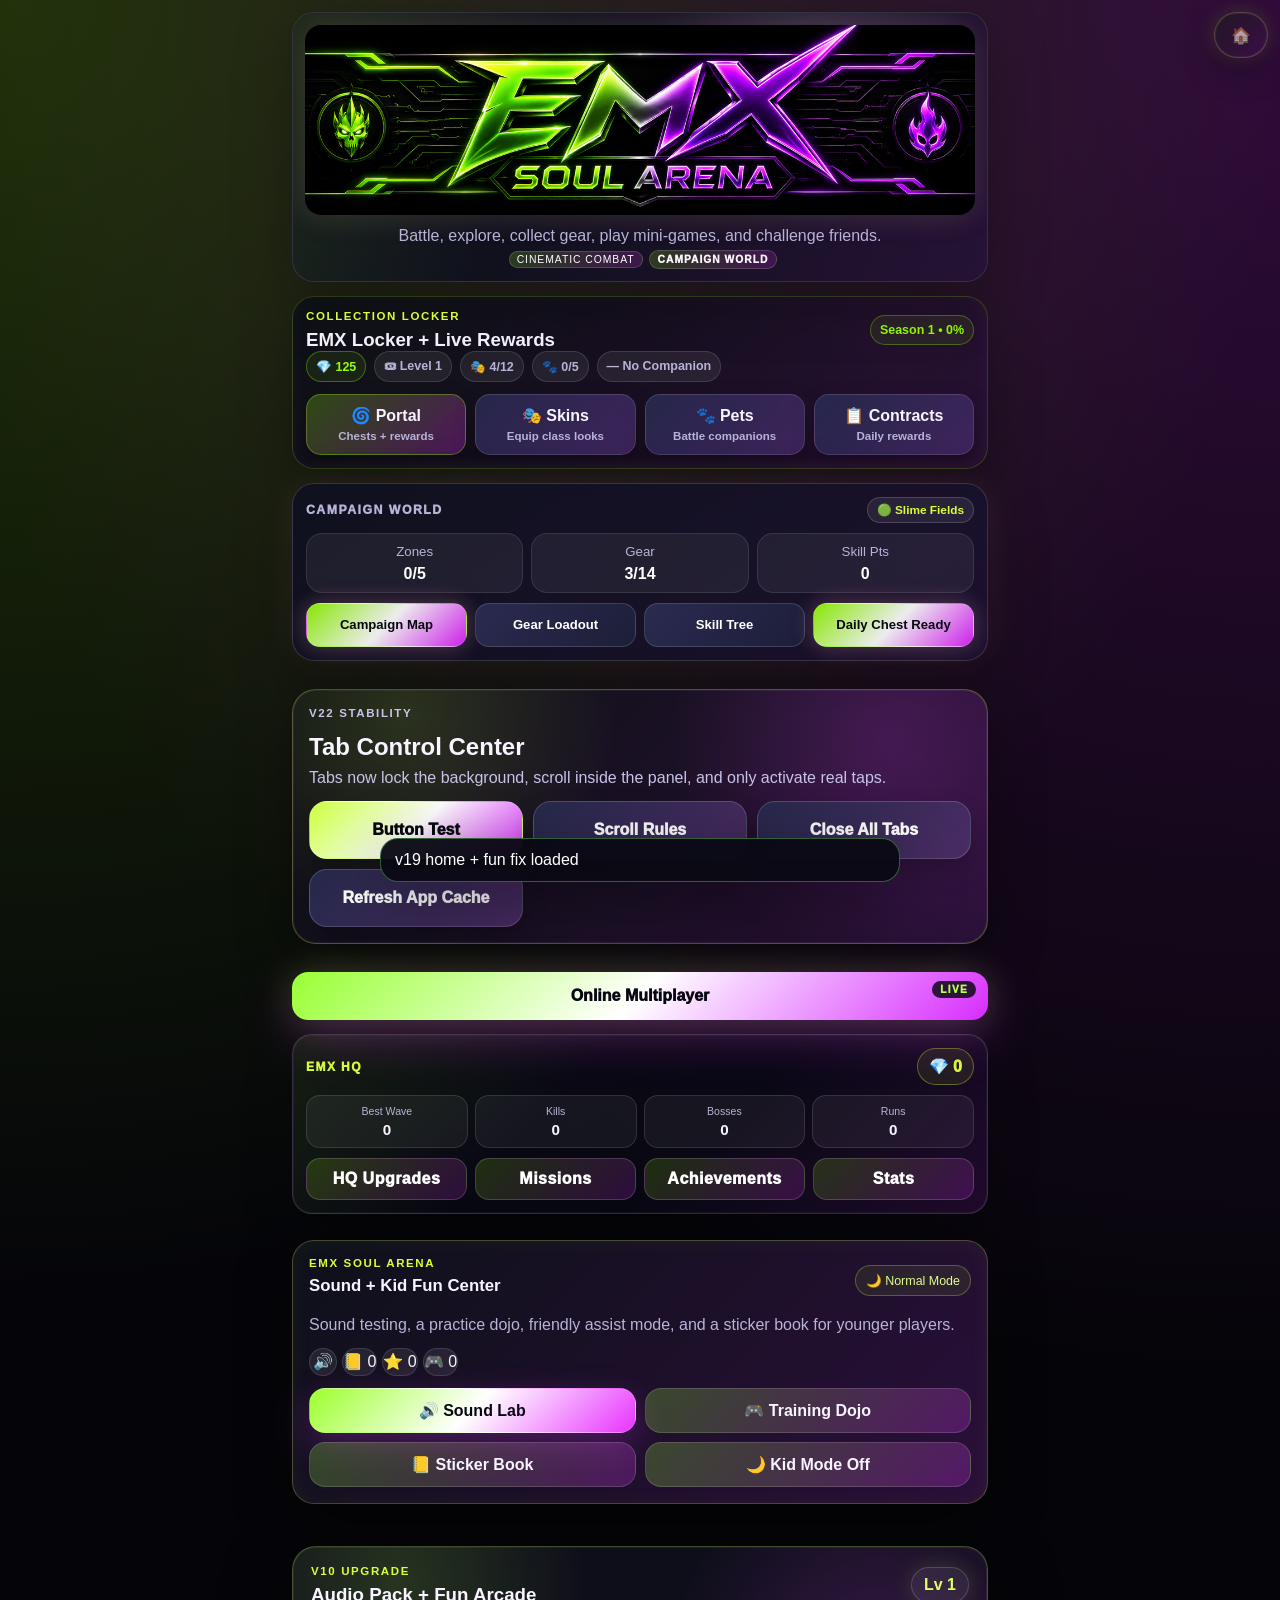
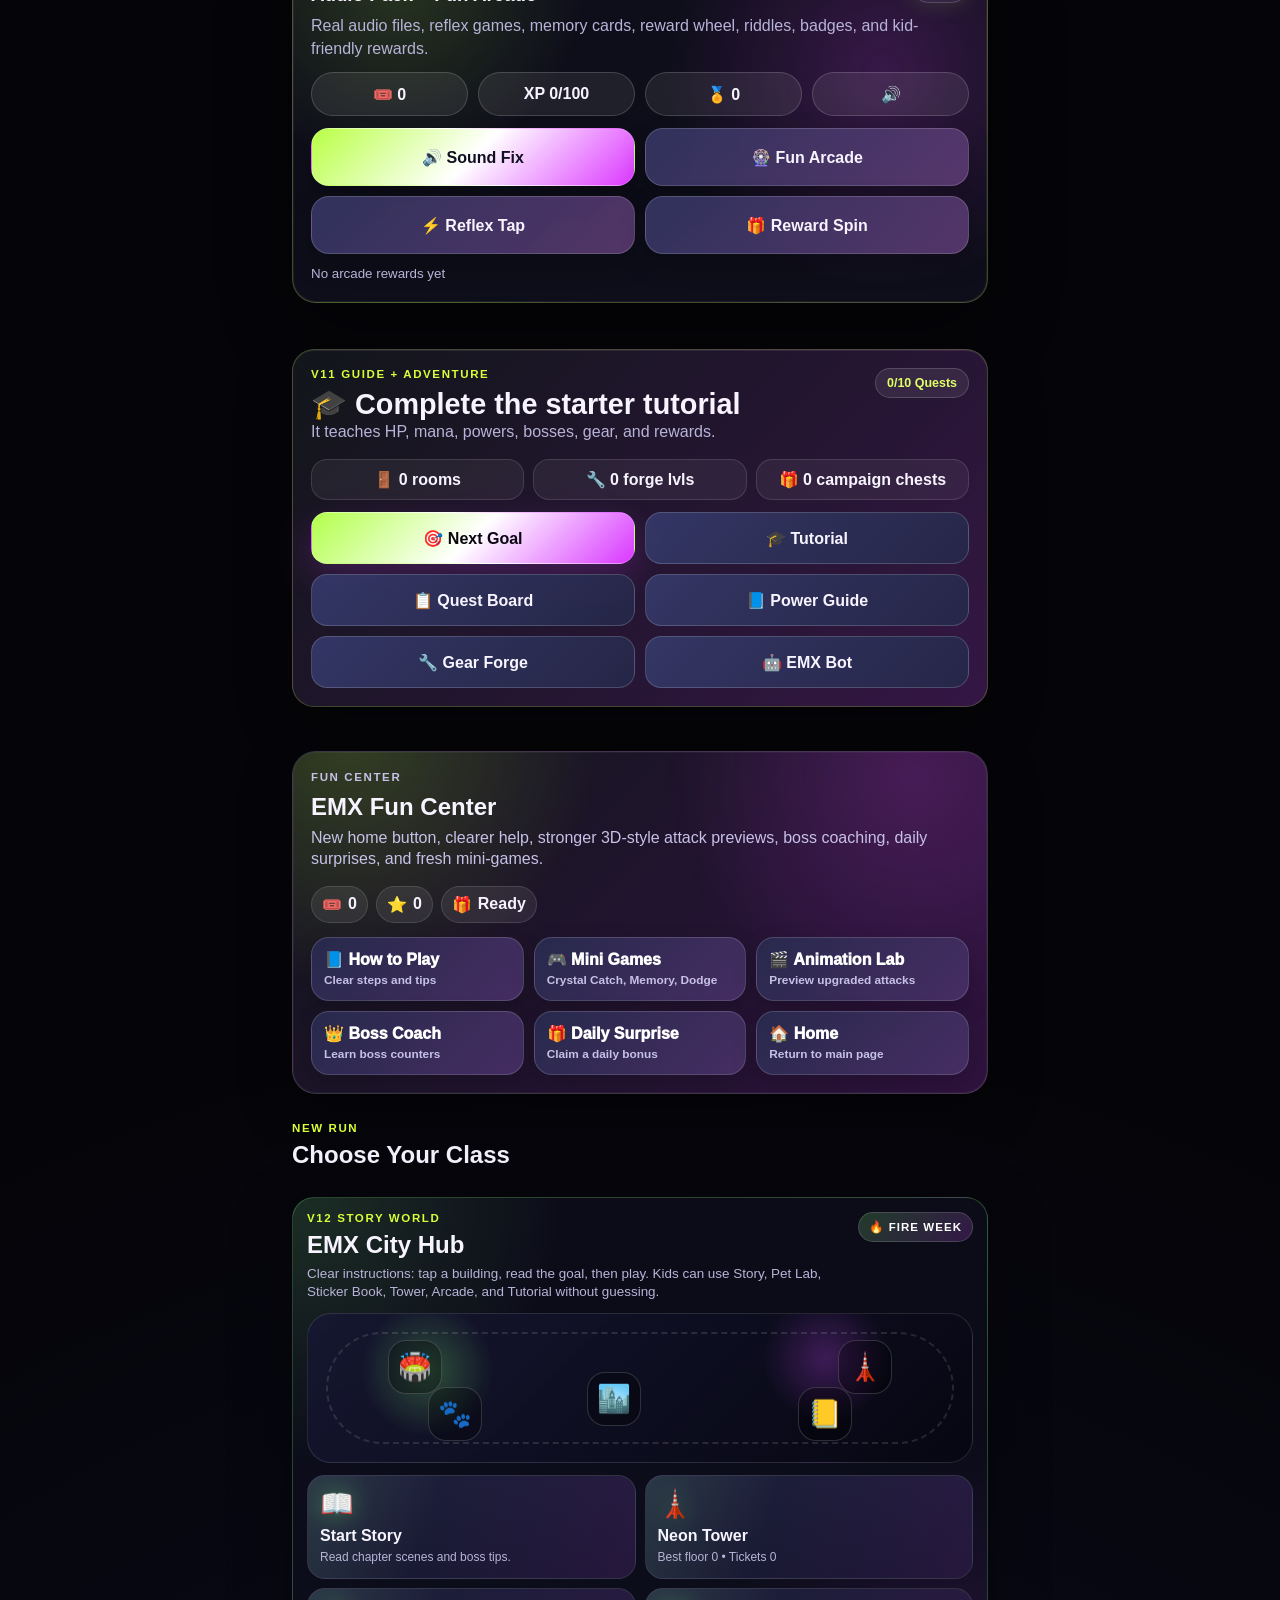
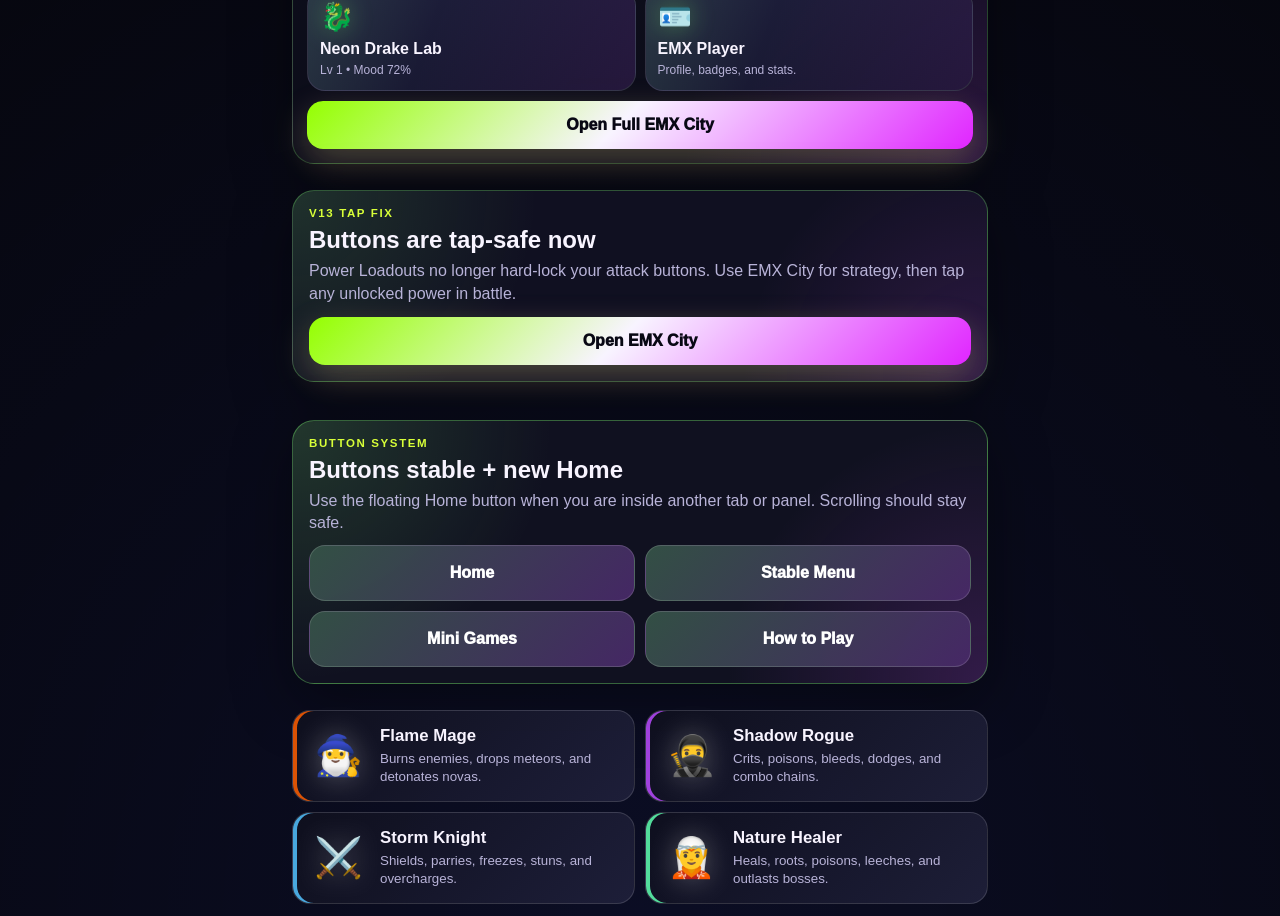
==== commit b9b5d023: "update" ====
--- a/index.html
+++ b/index.html
@@ -6,7 +6,7 @@
   <title>EMX Soul Arena</title>
 
   <meta name="theme-color" content="#070711" />
-  <meta name="description" content="EMX Soul Arena RPG - Live Build, Home + Fun Lab, 3D Fight FX, Mini Games, clear instructions, Story World, Campaign, Multiplayer, and Arcade" />
+  <meta name="description" content="EMX Soul Arena RPG - EMX Soul Arena, Home + Fun Lab, 3D Fight FX, Mini Games, clear instructions, Story World, Campaign, Multiplayer, and Arcade" />
   <meta name="apple-mobile-web-app-capable" content="yes" />
   <meta name="apple-mobile-web-app-title" content="EMX Soul Arena" />
   <meta name="apple-mobile-web-app-status-bar-style" content="black-translucent" />
@@ -14,12 +14,14 @@
   <link rel="manifest" href="manifest.webmanifest" />
   <link rel="apple-touch-icon" href="assets/apple-touch-icon.png" />
   <link rel="icon" type="image/png" href="assets/favicon.png" />
-  <link rel="stylesheet" href="style.css?v=21" />
-  <link rel="stylesheet" href="v19.css?v=21" />
-  <script src="script.js?v=21" defer></script>
-  <script src="tapfix.js?v=21" defer></script>
-  <script src="v19.js?v=21" defer></script>
-  <script src="v20cleanup.js?v=21" defer></script>
+  <link rel="stylesheet" href="style.css?v=22" />
+  <link rel="stylesheet" href="v19.css?v=22" />
+  <script src="script.js?v=22" defer></script>
+  <script src="tapfix.js?v=22" defer></script>
+  <script src="v19.js?v=22" defer></script>
+  <script src="v21brandlock.js?v=22" defer></script>
+  <link rel="stylesheet" href="v22ui.css?v=22" />
+  <script src="v22ui.js?v=22" defer></script>
 </head>
 <body>
   <section id="bootScreen" class="boot-screen" aria-label="EMX Soul Arena loading screen">
@@ -36,7 +38,7 @@
     <section id="startScreen" class="screen start-screen">
       <div class="brand-title-card">
         <img src="assets/emx-header.png" alt="EMX Soul Arena" class="start-logo" />
-        <p class="subtitle">Campaign zones, EMX City, pets, gear, arcade games, multiplayer, and cinematic combat.</p>
+        <p class="subtitle">Battle, explore, collect gear, play mini-games, and challenge friends.</p>
       </div>
 
       <button id="continueBtn" class="primary hidden">Continue Saved Run</button>
@@ -75,7 +77,7 @@
       <header class="brand-header">
         <img src="assets/emx-header.png" alt="EMX Soul Arena" class="header-logo" />
         <div class="header-pulse"></div>
-        <div class="version-chip">Live Build</div>
+        <div class="version-chip">EMX Soul Arena</div>
       </header>
 
       <header class="top-bar">
--- a/style.css
+++ b/style.css
@@ -5294,7 +5294,7 @@
 }
 
 
-/* === EMX Soul Arena Live Build styles === */
+/* === EMX Soul Arena v13 Button Hotfix styles === */
 .v12-overlay:not(.show),
 .v12-choice-room:not(.show) {
   pointer-events: none !important;
@@ -5641,16 +5641,3 @@
   visibility: hidden !important;
   pointer-events: none !important;
 }
-
-
-/* === EMX Soul Arena v21 Stable Brand Lock === */
-.brand-title-card.v21-brand-locked .v5-cine-chip,
-.brand-title-card.v21-brand-locked .v7-chip,
-.brand-title-card.v21-brand-locked .v7-pill,
-.brand-title-card.v21-brand-locked .version-pill,
-.brand-title-card.v21-brand-locked .update-pill {
-  display: none !important;
-}
-.brand-title-card.v21-brand-locked .subtitle {
-  min-height: auto;
-}
--- a/v22ui.css
+++ b/v22ui.css
@@ -0,0 +1,195 @@
+/* EMX Soul Arena v22 — UI Stability + Tab Control */
+html.v22-scroll-locked,
+body.v22-scroll-locked {
+  overflow: hidden !important;
+  overscroll-behavior: none !important;
+}
+
+body.v22-scroll-locked {
+  position: fixed !important;
+  left: 0 !important;
+  right: 0 !important;
+  width: 100% !important;
+}
+
+body.v22-modal-open .screen:not(.v22-active-screen) {
+  touch-action: none;
+}
+
+.overlay:not(.hidden),
+.v8-overlay:not(.hidden),
+.v9-overlay:not(.hidden),
+.v10-overlay:not(.hidden),
+.v11-overlay.open,
+.v12-overlay.show,
+.v12-choice-room.show,
+.v19-overlay.show,
+#v15SafePanel.show,
+#v22Overlay.show {
+  overflow: hidden !important;
+  overscroll-behavior: contain !important;
+  touch-action: none !important;
+}
+
+.overlay:not(.hidden) .modal,
+.v8-overlay:not(.hidden) .v8-modal,
+.v9-overlay:not(.hidden) .v9-modal,
+.v10-overlay:not(.hidden) .v10-modal,
+.v11-overlay.open .v11-modal,
+.v12-overlay.show .v12-modal,
+.v12-choice-room.show .v12-choice-card-wrap,
+.v19-overlay.show .v19-modal,
+#v15SafePanel.show .v15-safe-modal,
+#v22Overlay.show .v22-modal {
+  max-height: calc(100dvh - env(safe-area-inset-top) - env(safe-area-inset-bottom) - 28px) !important;
+  overflow-y: auto !important;
+  -webkit-overflow-scrolling: touch !important;
+  overscroll-behavior: contain !important;
+  touch-action: pan-y !important;
+  position: relative !important;
+  z-index: 3 !important;
+}
+
+.v22-scroll-shield {
+  position: absolute !important;
+  inset: 0 !important;
+  width: 100% !important;
+  height: 100% !important;
+  padding: 0 !important;
+  margin: 0 !important;
+  border: 0 !important;
+  background: transparent !important;
+  color: transparent !important;
+  font-size: 0 !important;
+  line-height: 0 !important;
+  z-index: 1 !important;
+  pointer-events: auto !important;
+  touch-action: none !important;
+}
+
+.v22-stability-card {
+  margin: 14px 0;
+  padding: 16px;
+  border-radius: 24px;
+  border: 1px solid rgba(202, 255, 61, 0.28);
+  background:
+    radial-gradient(circle at 16% 10%, rgba(202, 255, 61, 0.14), transparent 34%),
+    radial-gradient(circle at 86% 20%, rgba(227, 71, 255, 0.18), transparent 35%),
+    linear-gradient(135deg, rgba(12, 16, 20, 0.94), rgba(45, 18, 60, 0.9));
+  box-shadow: 0 18px 54px rgba(0,0,0,.34), inset 0 0 0 1px rgba(255,255,255,.05);
+}
+
+.v22-stability-card h2 { margin: 0 0 6px; }
+.v22-stability-card p { color: #c9c3e9; margin: 0 0 12px; line-height: 1.35; }
+
+.v22-grid {
+  display: grid;
+  grid-template-columns: repeat(2, minmax(0, 1fr));
+  gap: 10px;
+}
+
+.v22-grid button,
+.v22-grid a,
+.v22-modal button,
+.v22-modal a {
+  min-height: 58px;
+  padding: 12px;
+  border-radius: 18px;
+  border: 1px solid rgba(255,255,255,.16);
+  background: linear-gradient(135deg, rgba(39, 43, 77, .96), rgba(77, 45, 104, .94));
+  color: #fff;
+  font-weight: 950;
+  text-align: center;
+  text-decoration: none;
+  box-shadow: 0 12px 24px rgba(0,0,0,.22);
+  touch-action: manipulation;
+}
+
+.v22-grid button.primary-v22,
+.v22-modal button.primary-v22 {
+  background: linear-gradient(135deg, #caff3d, #fff, #df3dff);
+  color: #090911;
+}
+
+#v22Overlay {
+  position: fixed;
+  inset: 0;
+  z-index: 920000;
+  display: none;
+  place-items: center;
+  padding: calc(env(safe-area-inset-top) + 12px) 14px calc(env(safe-area-inset-bottom) + 14px);
+  background: rgba(0, 0, 0, 0.78);
+  backdrop-filter: blur(12px);
+  -webkit-backdrop-filter: blur(12px);
+}
+
+#v22Overlay.show { display: grid; }
+
+.v22-modal {
+  width: min(720px, 100%);
+  padding: 18px;
+  border-radius: 28px;
+  border: 1px solid rgba(255,255,255,.16);
+  background:
+    radial-gradient(circle at top left, rgba(202, 255, 61, .12), transparent 32%),
+    radial-gradient(circle at bottom right, rgba(227, 71, 255, .16), transparent 34%),
+    rgba(12, 13, 24, .98);
+  box-shadow: 0 28px 90px rgba(0,0,0,.56), inset 0 0 0 1px rgba(255,255,255,.04);
+}
+
+.v22-top {
+  display: flex;
+  align-items: flex-start;
+  justify-content: space-between;
+  gap: 12px;
+  margin-bottom: 12px;
+}
+
+.v22-top h2 { margin: 0; }
+.v22-top p { color: #c9c3e9; margin: 6px 0 0; line-height: 1.35; }
+.v22-close { min-width: 48px !important; min-height: 48px !important; padding: 10px !important; }
+
+.v22-info-list {
+  display: grid;
+  gap: 10px;
+  margin: 12px 0;
+}
+
+.v22-info {
+  padding: 13px;
+  border-radius: 18px;
+  background: rgba(255,255,255,.06);
+  border: 1px solid rgba(255,255,255,.12);
+}
+
+.v22-info strong { display: block; margin-bottom: 4px; }
+.v22-info small, .v22-info p { color: #c9c3e9; line-height: 1.35; }
+
+.v22-test-log {
+  max-height: 200px;
+  overflow-y: auto;
+  padding: 10px;
+  border-radius: 16px;
+  background: rgba(0,0,0,.3);
+  color: #dcd7ff;
+  border: 1px solid rgba(255,255,255,.12);
+  font-size: .88rem;
+}
+
+.v22-scroll-demo {
+  height: 320px;
+  overflow-y: auto;
+  -webkit-overflow-scrolling: touch;
+  overscroll-behavior: contain;
+  touch-action: pan-y;
+  padding: 12px;
+  border-radius: 18px;
+  border: 1px dashed rgba(202,255,61,.32);
+  background: rgba(255,255,255,.04);
+}
+
+.v22-scroll-demo .v22-info { margin-bottom: 10px; }
+
+@media (min-width: 680px) {
+  .v22-grid { grid-template-columns: repeat(3, minmax(0, 1fr)); }
+}
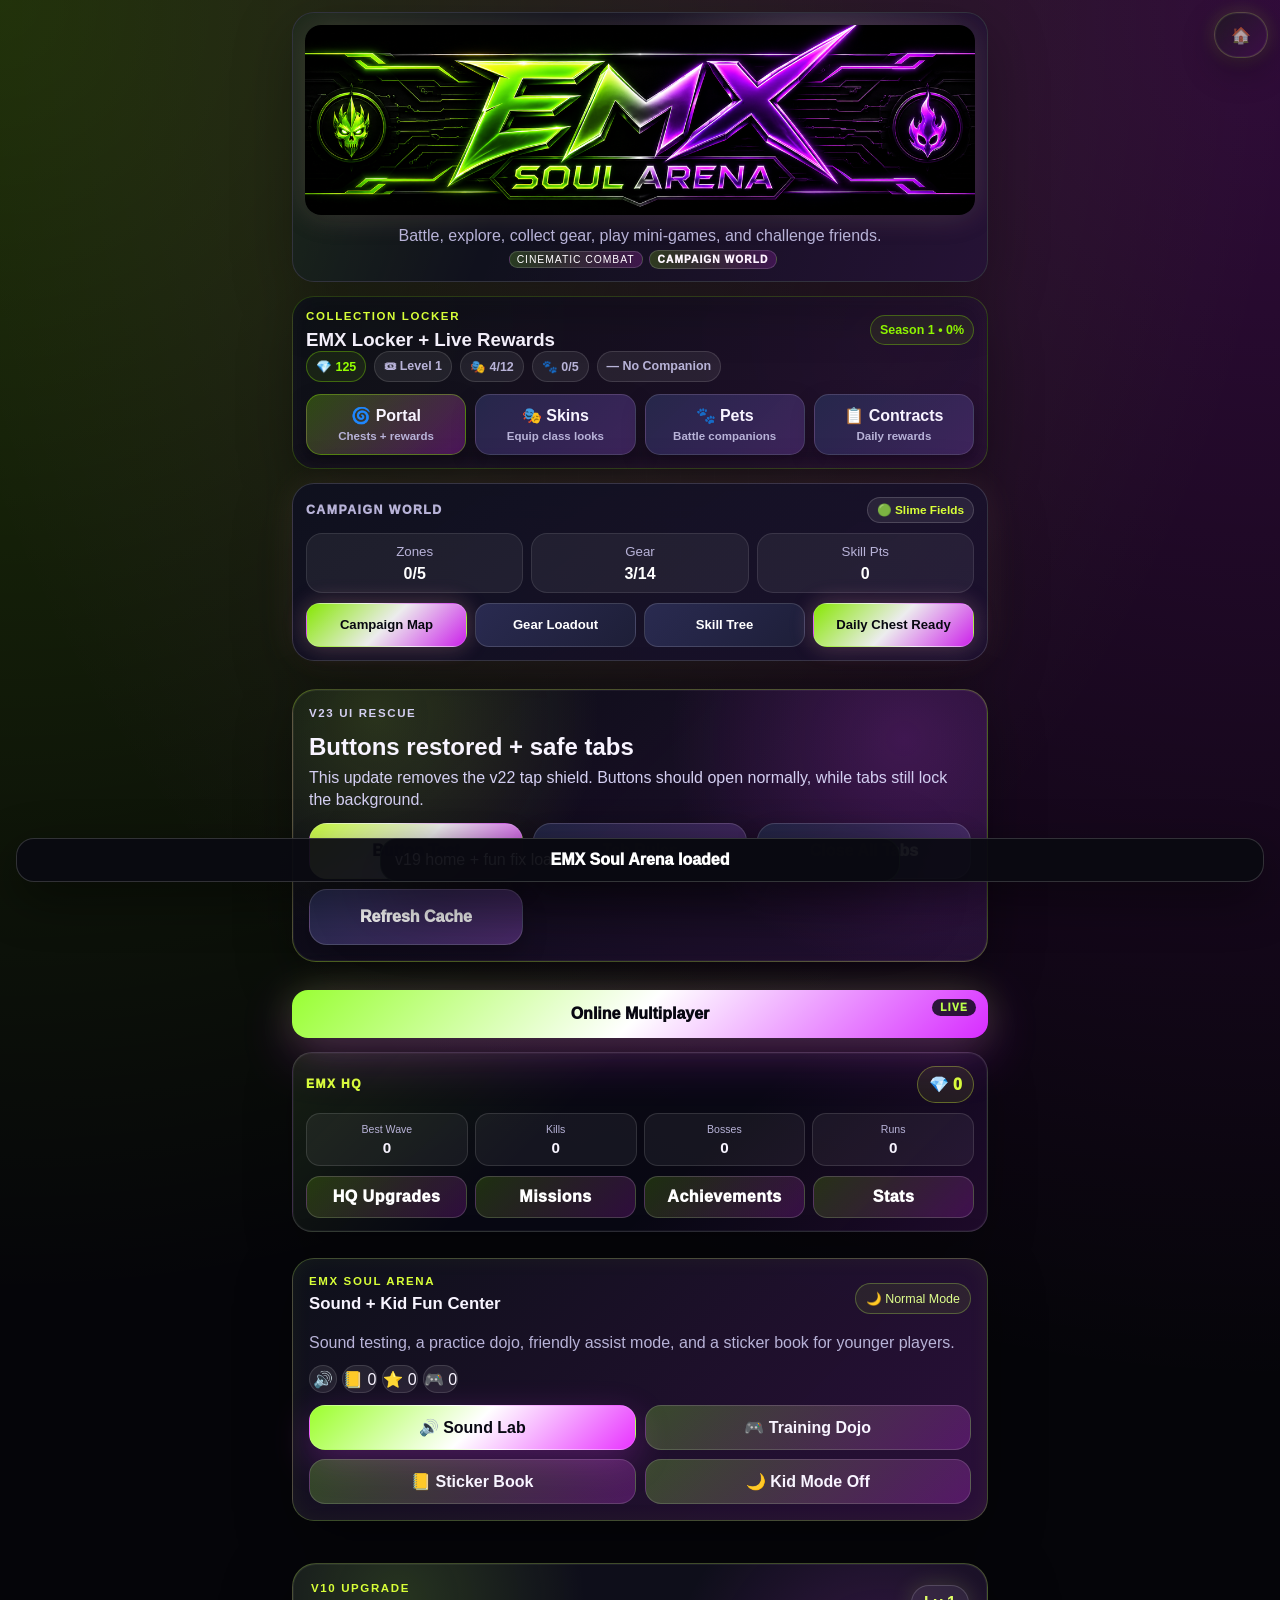
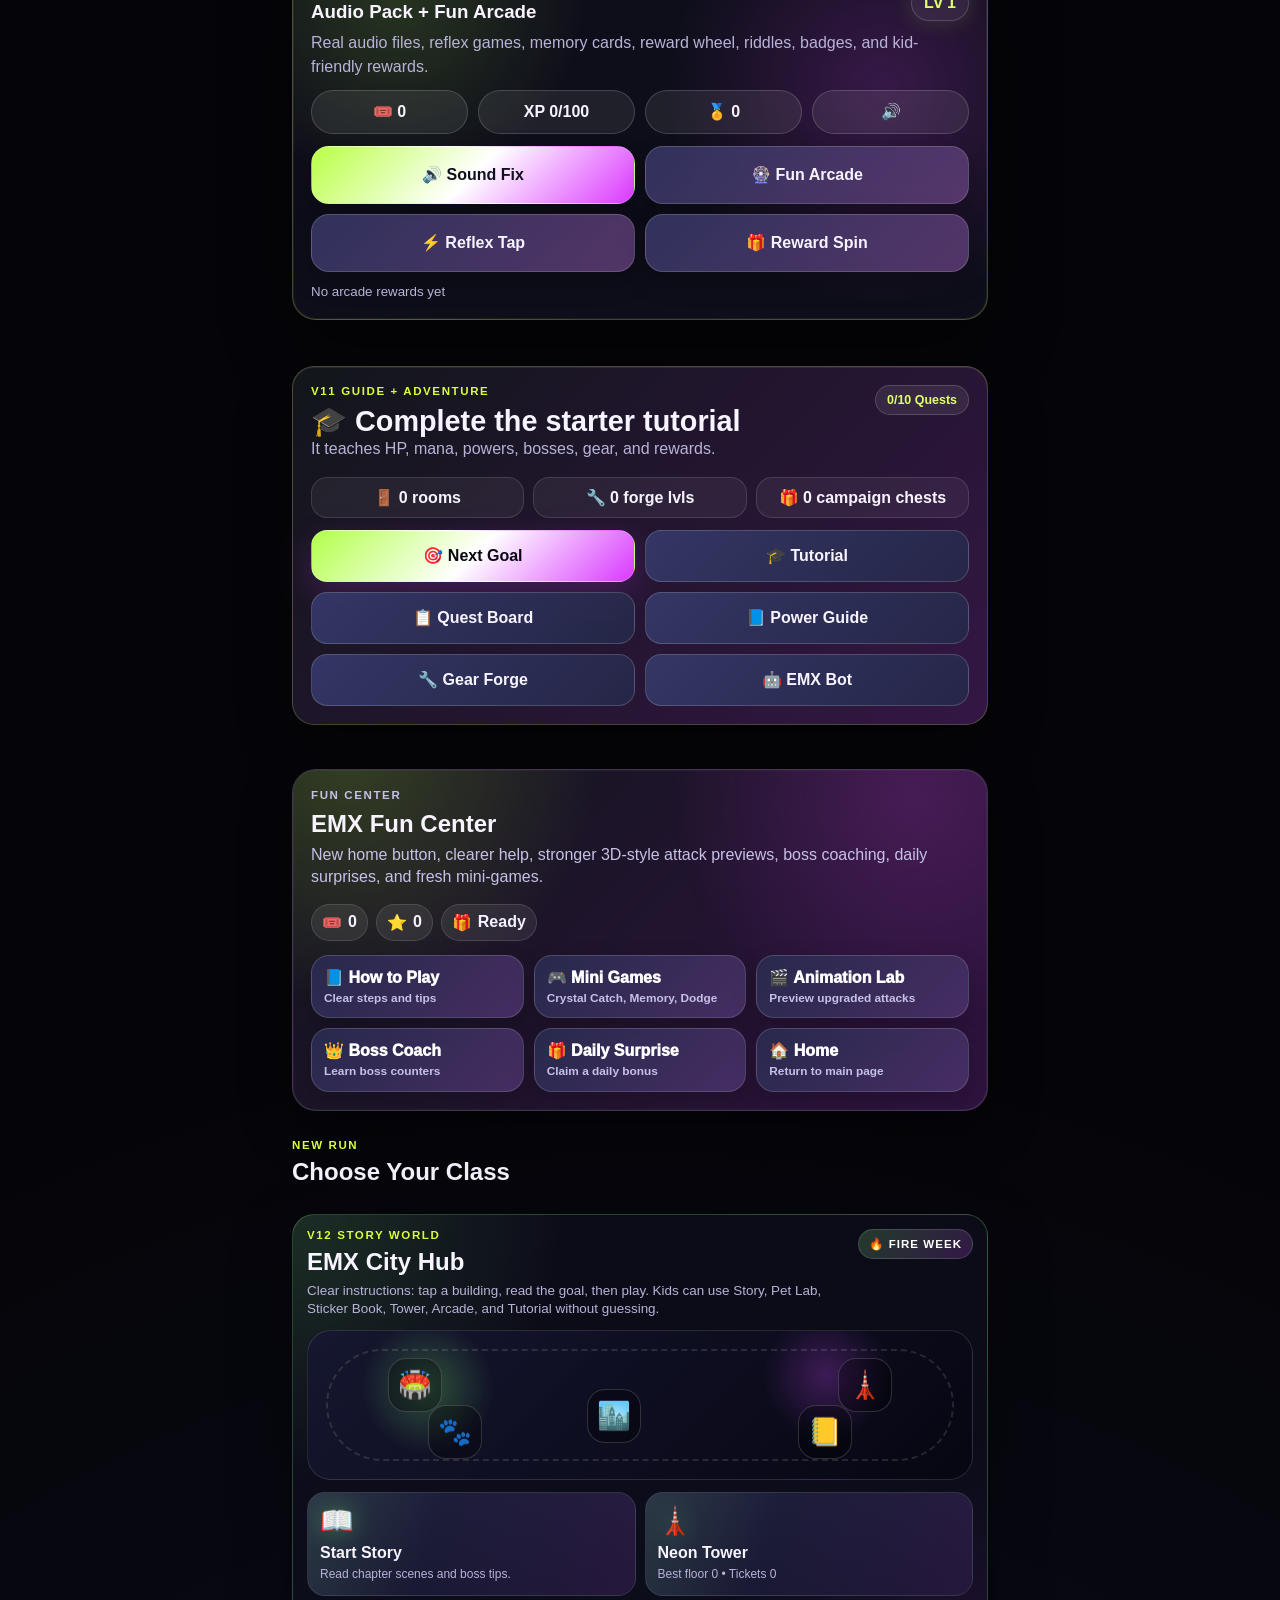
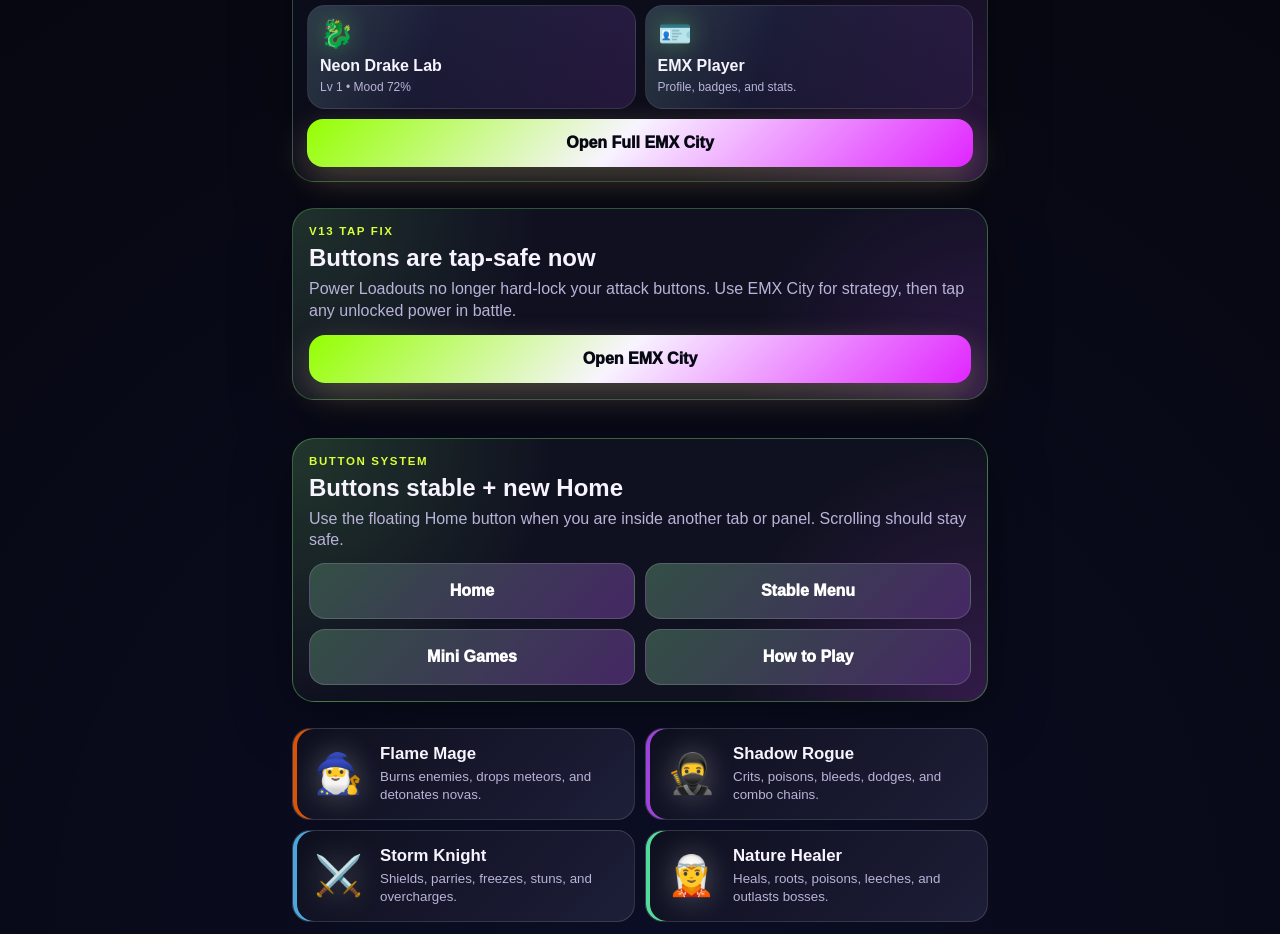
==== commit 06cbd430: "update" ====
--- a/index.html
+++ b/index.html
@@ -14,14 +14,14 @@
   <link rel="manifest" href="manifest.webmanifest" />
   <link rel="apple-touch-icon" href="assets/apple-touch-icon.png" />
   <link rel="icon" type="image/png" href="assets/favicon.png" />
-  <link rel="stylesheet" href="style.css?v=22" />
-  <link rel="stylesheet" href="v19.css?v=22" />
-  <script src="script.js?v=22" defer></script>
-  <script src="tapfix.js?v=22" defer></script>
-  <script src="v19.js?v=22" defer></script>
-  <script src="v21brandlock.js?v=22" defer></script>
-  <link rel="stylesheet" href="v22ui.css?v=22" />
-  <script src="v22ui.js?v=22" defer></script>
+  <link rel="stylesheet" href="style.css?v=23" />
+  <link rel="stylesheet" href="v19.css?v=23" />
+  <link rel="stylesheet" href="v23ui.css?v=23" />
+  <script src="script.js?v=23" defer></script>
+  <script src="tapfix.js?v=23" defer></script>
+  <script src="v19.js?v=23" defer></script>
+  <script src="v21brandlock.js?v=23" defer></script>
+  <script src="v23ui.js?v=23" defer></script>
 </head>
 <body>
   <section id="bootScreen" class="boot-screen" aria-label="EMX Soul Arena loading screen">
--- a/v23ui.css
+++ b/v23ui.css
@@ -0,0 +1,190 @@
+/* EMX Soul Arena v23 — UI Rescue + Safe Tab Lock
+   Non-invasive: no global click blocking, no tap shields, no pointer hijack. */
+:root {
+  --v23-lime: #caff3d;
+  --v23-purple: #df3dff;
+  --v23-bg: rgba(9, 10, 19, 0.94);
+}
+
+html.v23-scroll-locked,
+body.v23-scroll-locked {
+  overflow: hidden !important;
+  overscroll-behavior: none !important;
+}
+
+body.v23-scroll-locked {
+  position: fixed !important;
+  left: 0 !important;
+  right: 0 !important;
+  width: 100% !important;
+}
+
+/* Keep hidden panels from sitting above the real UI. */
+.overlay.hidden,
+.v8-overlay.hidden,
+.v9-overlay.hidden,
+.v10-overlay.hidden,
+.v11-overlay:not(.open),
+.v12-overlay:not(.show),
+.v12-choice-room:not(.show),
+.v19-overlay.hidden,
+#v15SafePanel:not(.show),
+#v23Overlay:not(.show) {
+  pointer-events: none !important;
+}
+
+/* Visible panels can receive taps, but we do not block clicks manually. */
+.overlay:not(.hidden),
+.v8-overlay:not(.hidden),
+.v9-overlay:not(.hidden),
+.v10-overlay:not(.hidden),
+.v11-overlay.open,
+.v12-overlay.show,
+.v12-choice-room.show,
+.v19-overlay.show,
+#v15SafePanel.show,
+#v23Overlay.show {
+  pointer-events: auto !important;
+  overflow: hidden !important;
+  overscroll-behavior: contain !important;
+}
+
+.overlay:not(.hidden) .modal,
+.v8-overlay:not(.hidden) .v8-modal,
+.v9-overlay:not(.hidden) .v9-modal,
+.v10-overlay:not(.hidden) .v10-modal,
+.v11-overlay.open .v11-modal,
+.v12-overlay.show .v12-modal,
+.v12-choice-room.show .v12-choice-card-wrap,
+.v19-overlay.show .v19-modal,
+#v15SafePanel.show .v15-safe-modal,
+#v23Overlay.show .v23-modal {
+  max-height: calc(100dvh - env(safe-area-inset-top) - env(safe-area-inset-bottom) - 28px) !important;
+  overflow-y: auto !important;
+  -webkit-overflow-scrolling: touch !important;
+  overscroll-behavior: contain !important;
+  touch-action: pan-y !important;
+  position: relative !important;
+}
+
+.v23-rescue-card {
+  margin: 14px 0;
+  padding: 16px;
+  border-radius: 24px;
+  border: 1px solid rgba(202, 255, 61, .28);
+  background:
+    radial-gradient(circle at 12% 10%, rgba(202, 255, 61, .16), transparent 34%),
+    radial-gradient(circle at 88% 18%, rgba(223, 61, 255, .18), transparent 36%),
+    linear-gradient(135deg, rgba(8, 12, 18, .96), rgba(39, 18, 56, .92));
+  box-shadow: 0 18px 54px rgba(0,0,0,.34), inset 0 0 0 1px rgba(255,255,255,.05);
+}
+
+.v23-rescue-card h2,
+.v23-modal h2 { margin: 0 0 6px; }
+.v23-rescue-card p,
+.v23-modal p { color: #d4cff2; margin: 0 0 12px; line-height: 1.35; }
+
+.v23-grid {
+  display: grid;
+  grid-template-columns: repeat(2, minmax(0, 1fr));
+  gap: 10px;
+}
+
+.v23-grid button,
+.v23-grid a,
+.v23-modal button,
+.v23-modal a {
+  min-height: 56px;
+  padding: 12px;
+  border-radius: 18px;
+  border: 1px solid rgba(255,255,255,.16);
+  background: linear-gradient(135deg, rgba(39, 43, 77, .96), rgba(78, 44, 110, .94));
+  color: #fff;
+  font-weight: 950;
+  text-align: center;
+  text-decoration: none;
+  box-shadow: 0 12px 24px rgba(0,0,0,.22);
+  touch-action: manipulation;
+}
+
+.v23-grid .primary-v23,
+.v23-modal .primary-v23 {
+  background: linear-gradient(135deg, var(--v23-lime), #fff, var(--v23-purple));
+  color: #080811;
+}
+
+#v23Overlay {
+  position: fixed;
+  inset: 0;
+  z-index: 920000;
+  display: none;
+  place-items: center;
+  padding: calc(env(safe-area-inset-top) + 12px) 14px calc(env(safe-area-inset-bottom) + 14px);
+  background: rgba(0, 0, 0, .78);
+  backdrop-filter: blur(12px);
+  -webkit-backdrop-filter: blur(12px);
+}
+
+#v23Overlay.show { display: grid; }
+
+.v23-modal {
+  width: min(720px, 100%);
+  padding: 18px;
+  border-radius: 28px;
+  border: 1px solid rgba(255,255,255,.16);
+  background:
+    radial-gradient(circle at top left, rgba(202, 255, 61, .12), transparent 32%),
+    radial-gradient(circle at bottom right, rgba(223, 61, 255, .16), transparent 34%),
+    rgba(12, 13, 24, .985);
+  box-shadow: 0 28px 90px rgba(0,0,0,.56), inset 0 0 0 1px rgba(255,255,255,.04);
+}
+
+.v23-top {
+  display: flex;
+  align-items: flex-start;
+  justify-content: space-between;
+  gap: 12px;
+  margin-bottom: 12px;
+}
+
+.v23-close {
+  min-width: 48px !important;
+  min-height: 48px !important;
+  padding: 10px !important;
+}
+
+.v23-info-list { display: grid; gap: 10px; margin: 12px 0; }
+.v23-info {
+  padding: 13px;
+  border-radius: 18px;
+  background: rgba(255,255,255,.06);
+  border: 1px solid rgba(255,255,255,.12);
+}
+.v23-info strong { display: block; margin-bottom: 4px; }
+.v23-info small,
+.v23-info p { color: #d4cff2; line-height: 1.35; }
+
+.v23-scroll-demo {
+  height: 320px;
+  overflow-y: auto;
+  -webkit-overflow-scrolling: touch;
+  overscroll-behavior: contain;
+  touch-action: pan-y;
+  padding: 12px;
+  border-radius: 18px;
+  border: 1px dashed rgba(202,255,61,.32);
+  background: rgba(255,255,255,.04);
+}
+.v23-scroll-demo .v23-info { margin-bottom: 10px; }
+.v23-test-log {
+  padding: 10px;
+  border-radius: 16px;
+  background: rgba(0,0,0,.3);
+  color: #dcd7ff;
+  border: 1px solid rgba(255,255,255,.12);
+  font-size: .88rem;
+}
+
+@media (min-width: 680px) {
+  .v23-grid { grid-template-columns: repeat(3, minmax(0, 1fr)); }
+}
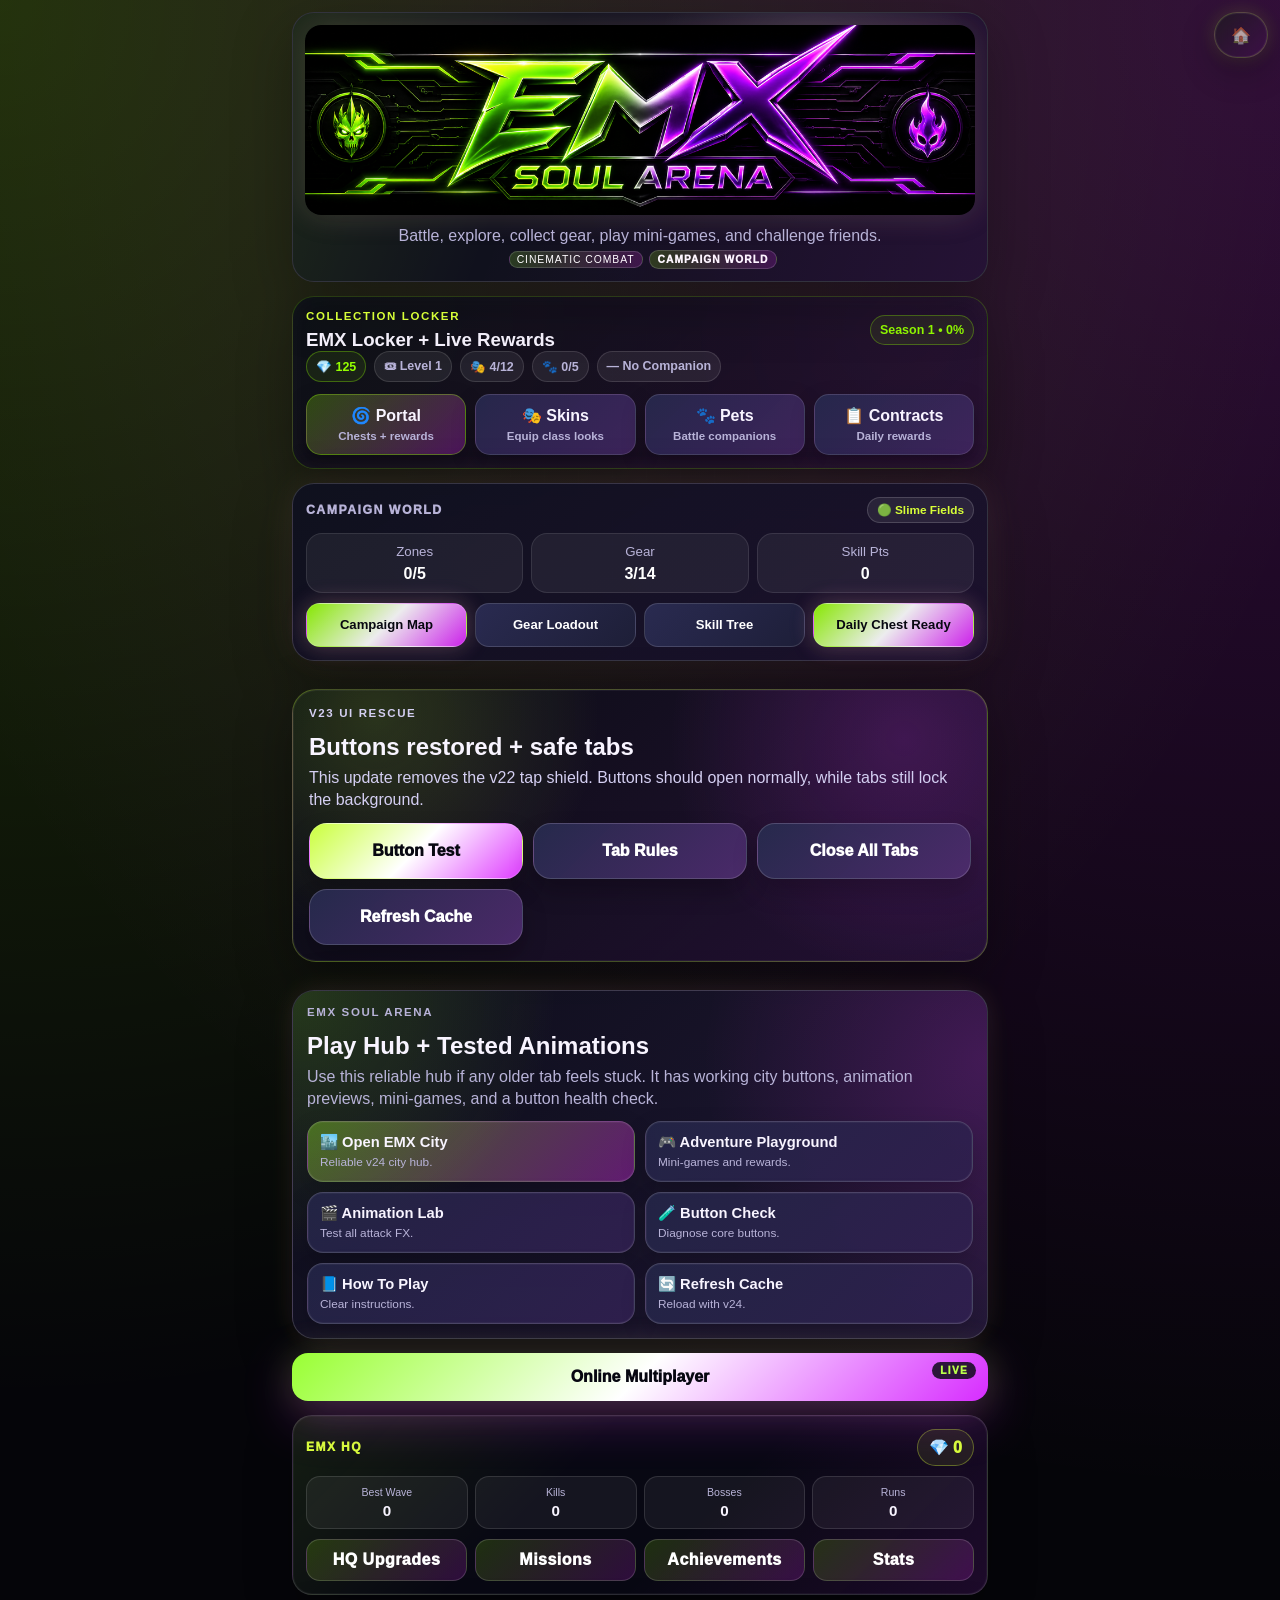
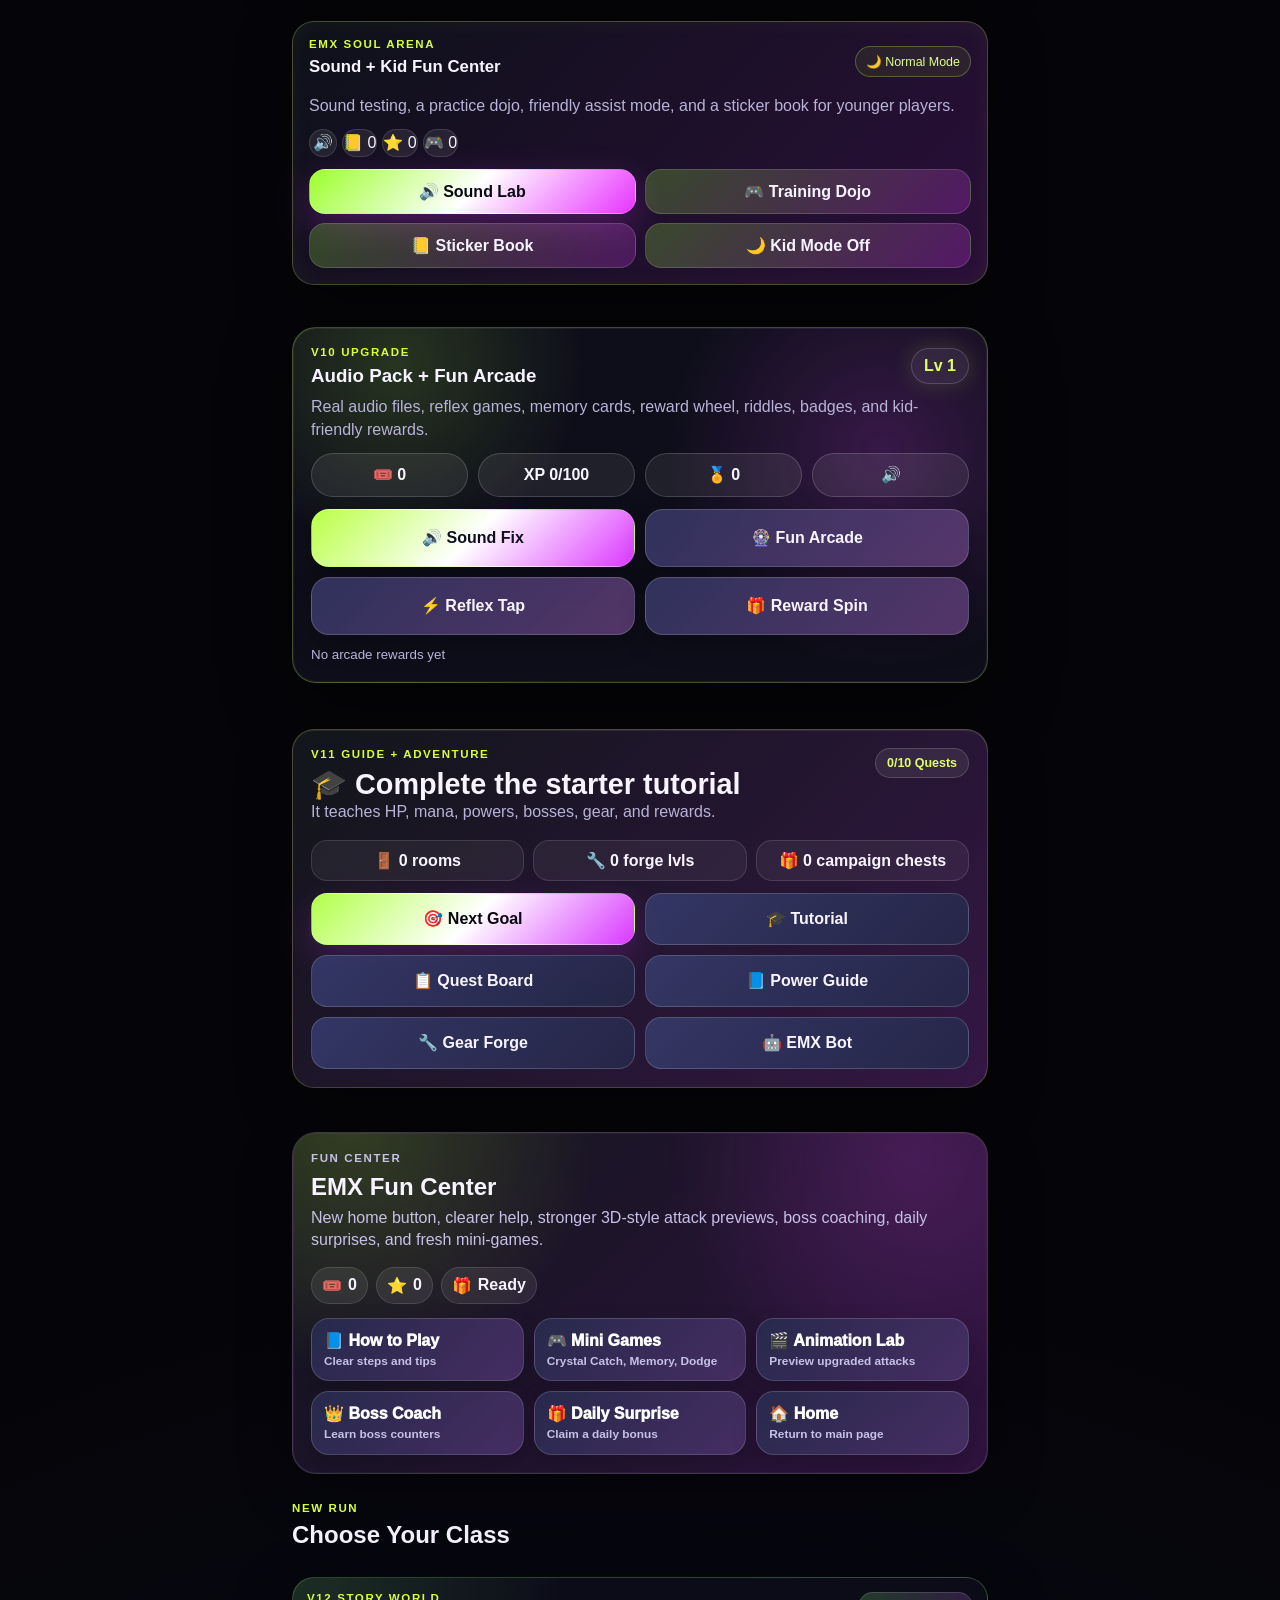
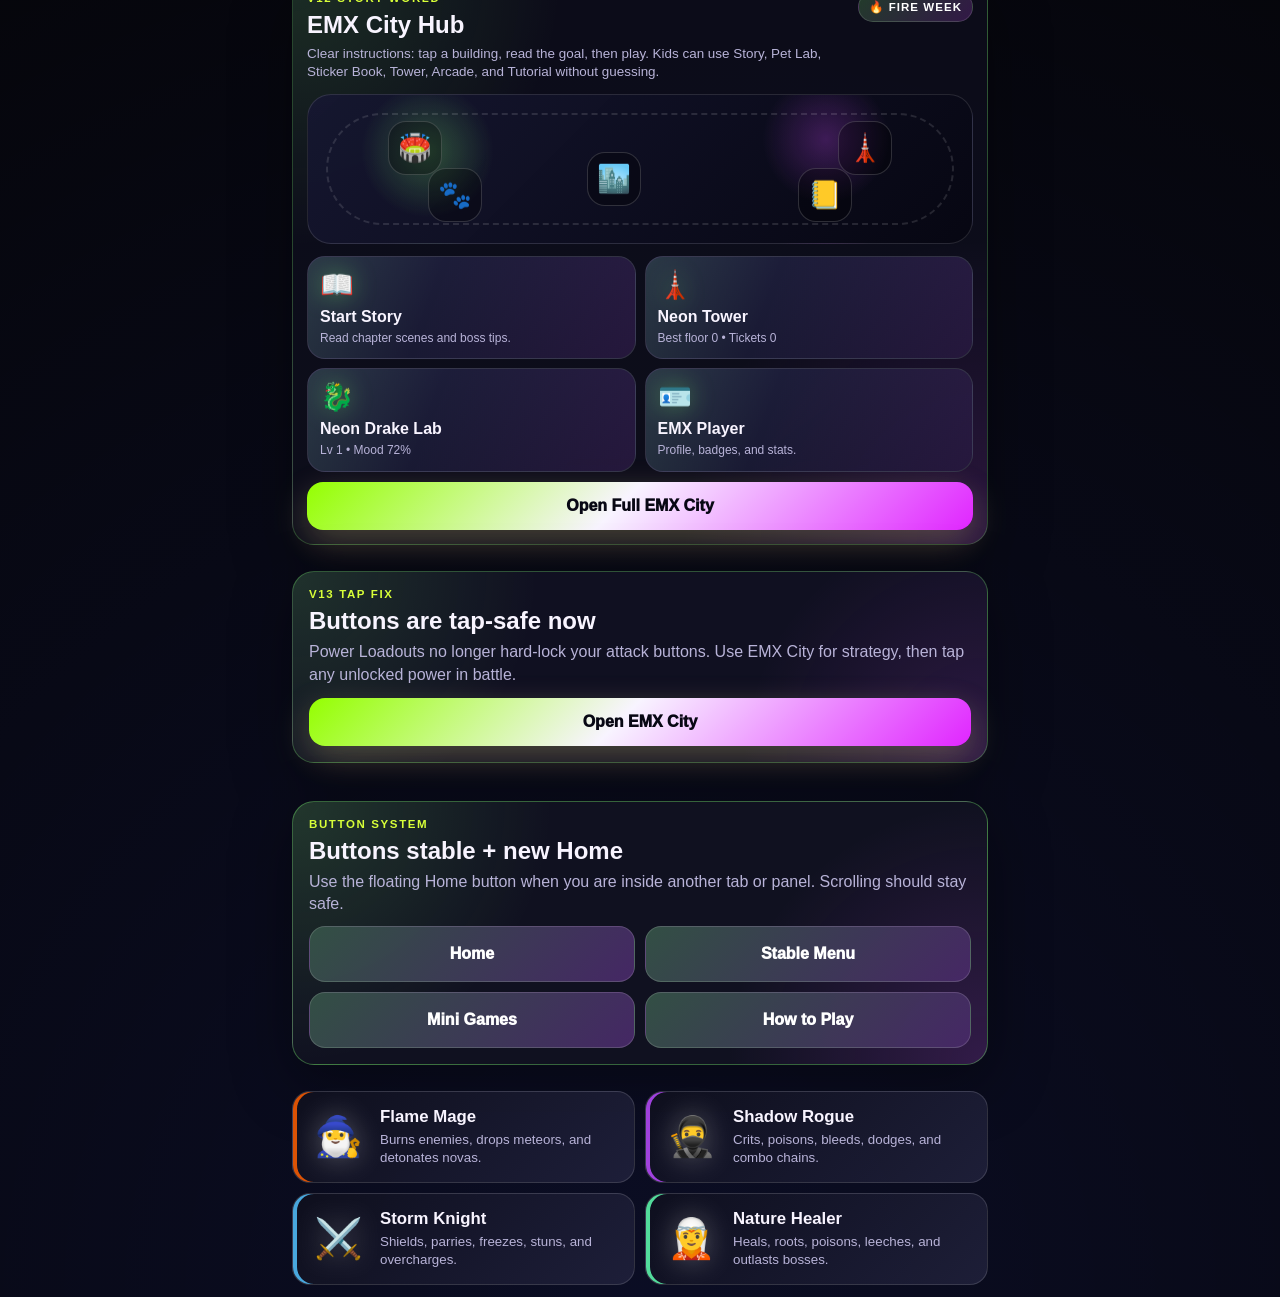
==== commit d7521a1f: "update" ====
--- a/index.html
+++ b/index.html
@@ -14,14 +14,16 @@
   <link rel="manifest" href="manifest.webmanifest" />
   <link rel="apple-touch-icon" href="assets/apple-touch-icon.png" />
   <link rel="icon" type="image/png" href="assets/favicon.png" />
-  <link rel="stylesheet" href="style.css?v=23" />
-  <link rel="stylesheet" href="v19.css?v=23" />
-  <link rel="stylesheet" href="v23ui.css?v=23" />
-  <script src="script.js?v=23" defer></script>
-  <script src="tapfix.js?v=23" defer></script>
-  <script src="v19.js?v=23" defer></script>
-  <script src="v21brandlock.js?v=23" defer></script>
-  <script src="v23ui.js?v=23" defer></script>
+  <link rel="stylesheet" href="style.css?v=24" />
+  <link rel="stylesheet" href="v19.css?v=24" />
+  <link rel="stylesheet" href="v23ui.css?v=24" />
+  <link rel="stylesheet" href="v24fun.css?v=24" />
+  <script src="script.js?v=24" defer></script>
+  <script src="tapfix.js?v=24" defer></script>
+  <script src="v19.js?v=24" defer></script>
+  <script src="v21brandlock.js?v=24" defer></script>
+  <script src="v23ui.js?v=24" defer></script>
+  <script src="v24fun.js?v=24" defer></script>
 </head>
 <body>
   <section id="bootScreen" class="boot-screen" aria-label="EMX Soul Arena loading screen">
--- a/v24fun.css
+++ b/v24fun.css
@@ -0,0 +1,291 @@
+/* EMX Soul Arena v24 — Fun + Button Reliability Upgrade */
+:root {
+  --v24-green: #9dff26;
+  --v24-purple: #f02dff;
+  --v24-blue: #4bd6ff;
+  --v24-card: rgba(15, 17, 34, .96);
+  --v24-card2: rgba(31, 25, 56, .96);
+  --v24-line: rgba(255,255,255,.16);
+}
+
+.v24-card {
+  position: relative;
+  overflow: hidden;
+  border: 1px solid var(--v24-line);
+  border-radius: 22px;
+  padding: 14px;
+  background: linear-gradient(135deg, rgba(12,14,26,.94), rgba(36,26,58,.94));
+  box-shadow: 0 18px 55px rgba(0,0,0,.28), 0 0 28px rgba(157,255,38,.09), 0 0 28px rgba(240,45,255,.08);
+}
+.v24-card::before {
+  content: "";
+  position: absolute;
+  inset: 0;
+  pointer-events: none;
+  background: radial-gradient(circle at 0% 0%, rgba(157,255,38,.18), transparent 34%), radial-gradient(circle at 100% 20%, rgba(240,45,255,.18), transparent 38%);
+}
+.v24-card > * { position: relative; z-index: 1; }
+.v24-card h2 { margin: 0 0 6px; }
+.v24-card p { color: var(--muted, #b8b3d8); margin-bottom: 12px; line-height: 1.35; }
+.v24-grid { display: grid; grid-template-columns: 1fr 1fr; gap: 10px; }
+.v24-grid.single { grid-template-columns: 1fr; }
+.v24-btn, .v24-grid button, .v24-grid a, .v24-action-card {
+  min-height: 60px;
+  display: flex;
+  flex-direction: column;
+  justify-content: center;
+  gap: 4px;
+  padding: 11px 12px;
+  text-decoration: none;
+  color: var(--text, #fff);
+  border: 1px solid var(--v24-line);
+  border-radius: 16px;
+  background: linear-gradient(135deg, rgba(35,37,70,.95), rgba(47,31,78,.95));
+  box-shadow: inset 0 0 0 1px rgba(255,255,255,.04), 0 10px 25px rgba(0,0,0,.18);
+  touch-action: manipulation;
+}
+.v24-grid button strong, .v24-grid a strong, .v24-action-card strong { font-size: .92rem; }
+.v24-grid button small, .v24-grid a small, .v24-action-card small { color: var(--muted,#b8b3d8); line-height: 1.25; font-size: .74rem; }
+.v24-primary { background: linear-gradient(135deg, rgba(157,255,38,.34), rgba(240,45,255,.34)) !important; }
+.v24-btn:active, .v24-grid button:active, .v24-grid a:active { transform: scale(.98); }
+
+#v24Overlay {
+  position: fixed;
+  inset: 0;
+  z-index: 999990;
+  display: none;
+  place-items: center;
+  padding: calc(12px + env(safe-area-inset-top,0px)) 12px calc(12px + env(safe-area-inset-bottom,0px));
+  background: rgba(0,0,0,.72);
+  backdrop-filter: blur(10px);
+  overscroll-behavior: contain;
+}
+#v24Overlay.show { display: grid; }
+.v24-modal {
+  width: min(720px, 100%);
+  max-height: min(88vh, 860px);
+  overflow-y: auto;
+  overscroll-behavior: contain;
+  -webkit-overflow-scrolling: touch;
+  border: 1px solid rgba(255,255,255,.18);
+  border-radius: 24px;
+  background: linear-gradient(145deg, rgba(8,10,20,.98), rgba(26,22,48,.98));
+  box-shadow: 0 28px 90px rgba(0,0,0,.65), 0 0 45px rgba(157,255,38,.12), 0 0 50px rgba(240,45,255,.13);
+}
+.v24-top {
+  position: sticky;
+  top: 0;
+  z-index: 2;
+  display: flex;
+  align-items: flex-start;
+  justify-content: space-between;
+  gap: 12px;
+  padding: 15px;
+  border-bottom: 1px solid rgba(255,255,255,.12);
+  background: rgba(9,10,20,.96);
+  backdrop-filter: blur(12px);
+}
+.v24-top h2 { margin: 0 0 4px; }
+.v24-top p { margin: 0; color: var(--muted,#b8b3d8); line-height: 1.32; }
+.v24-close {
+  flex: 0 0 auto;
+  width: 42px;
+  height: 42px;
+  border-radius: 14px;
+  border: 1px solid rgba(255,255,255,.16);
+  background: rgba(255,255,255,.08);
+  font-weight: 1000;
+}
+.v24-body { padding: 14px; }
+.v24-section { margin-bottom: 14px; }
+.v24-note {
+  padding: 11px 12px;
+  border-radius: 16px;
+  border: 1px solid rgba(255,255,255,.13);
+  background: rgba(255,255,255,.06);
+  color: var(--muted,#b8b3d8);
+  line-height: 1.35;
+}
+.v24-city-map {
+  position: relative;
+  min-height: 150px;
+  margin-bottom: 12px;
+  border: 1px solid rgba(255,255,255,.12);
+  border-radius: 20px;
+  overflow: hidden;
+  background: radial-gradient(circle at 50% 50%, rgba(157,255,38,.17), transparent 25%), radial-gradient(circle at 75% 30%, rgba(240,45,255,.17), transparent 30%), rgba(255,255,255,.04);
+}
+.v24-city-map::before {
+  content: "";
+  position: absolute;
+  inset: 0;
+  opacity: .25;
+  background-image: linear-gradient(rgba(255,255,255,.1) 1px, transparent 1px), linear-gradient(90deg, rgba(255,255,255,.08) 1px, transparent 1px);
+  background-size: 26px 26px;
+}
+.v24-building {
+  position: absolute;
+  width: 64px;
+  height: 64px;
+  display: grid;
+  place-items: center;
+  border-radius: 20px;
+  background: rgba(0,0,0,.28);
+  border: 1px solid rgba(255,255,255,.18);
+  font-size: 2rem;
+  animation: v24Float 2.8s ease-in-out infinite;
+}
+.v24-building.b1 { left: 9%; top: 20%; }
+.v24-building.b2 { left: 39%; top: 8%; animation-delay: -.4s; }
+.v24-building.b3 { right: 11%; top: 23%; animation-delay: -.8s; }
+.v24-building.b4 { left: 22%; bottom: 11%; animation-delay: -1.2s; }
+.v24-building.b5 { right: 27%; bottom: 9%; animation-delay: -1.6s; }
+.v24-meter {
+  height: 12px;
+  border-radius: 999px;
+  border: 1px solid rgba(255,255,255,.16);
+  overflow: hidden;
+  background: rgba(255,255,255,.08);
+}
+.v24-meter span {
+  display: block;
+  height: 100%;
+  width: 0%;
+  border-radius: inherit;
+  background: linear-gradient(90deg, var(--v24-green), white, var(--v24-purple));
+  transition: width .28s ease;
+}
+.v24-log {
+  min-height: 40px;
+  padding: 10px;
+  margin-top: 10px;
+  border-radius: 14px;
+  background: rgba(255,255,255,.06);
+  color: var(--muted,#b8b3d8);
+}
+.v24-rune-grid, .v24-target-grid { display: grid; grid-template-columns: repeat(4, 1fr); gap: 8px; }
+.v24-rune, .v24-target {
+  min-height: 58px;
+  border-radius: 15px;
+  border: 1px solid rgba(255,255,255,.16);
+  background: rgba(255,255,255,.08);
+  font-size: 1.55rem;
+}
+.v24-rune.matched { background: rgba(157,255,38,.18); border-color: rgba(157,255,38,.55); }
+.v24-target.hot { box-shadow: 0 0 20px rgba(157,255,38,.55); background: rgba(157,255,38,.16); }
+
+#v24Cinematic {
+  position: fixed;
+  inset: 0;
+  z-index: 999985;
+  display: none;
+  pointer-events: none;
+  place-items: center;
+  perspective: 900px;
+}
+#v24Cinematic.show { display: grid; }
+.v24-cine-stage {
+  position: relative;
+  width: min(94vw, 560px);
+  height: min(58vh, 360px);
+  border-radius: 28px;
+  overflow: hidden;
+  border: 1px solid rgba(255,255,255,.16);
+  background: radial-gradient(circle at 50% 45%, rgba(255,255,255,.12), transparent 22%), linear-gradient(145deg, rgba(5,6,12,.85), rgba(25,20,46,.85));
+  box-shadow: 0 22px 80px rgba(0,0,0,.72), 0 0 50px rgba(157,255,38,.12), 0 0 65px rgba(240,45,255,.12);
+  transform: rotateX(7deg) scale(.98);
+  animation: v24StageIn .58s ease forwards;
+}
+.v24-cine-title {
+  position: absolute;
+  left: 14px;
+  top: 12px;
+  padding: 7px 10px;
+  border-radius: 999px;
+  background: rgba(0,0,0,.42);
+  border: 1px solid rgba(255,255,255,.16);
+  font-size: .75rem;
+  text-transform: uppercase;
+  letter-spacing: .1em;
+  font-weight: 1000;
+}
+.v24-hero, .v24-foe {
+  position: absolute;
+  top: 48%;
+  width: 82px;
+  height: 82px;
+  display: grid;
+  place-items: center;
+  border-radius: 50%;
+  border: 1px solid rgba(255,255,255,.16);
+  background: rgba(255,255,255,.08);
+  font-size: 3.1rem;
+  filter: drop-shadow(0 20px 18px rgba(0,0,0,.45));
+}
+.v24-hero { left: 12%; animation: v24HeroLunge .75s ease forwards; }
+.v24-foe { right: 12%; animation: v24FoeHit .75s ease forwards; }
+.v24-impact {
+  position: absolute;
+  left: 50%;
+  top: 50%;
+  transform: translate(-50%,-50%);
+  width: 112px;
+  height: 112px;
+  border-radius: 50%;
+  opacity: .92;
+  animation: v24Impact .78s ease forwards;
+}
+.v24-slash .v24-impact { background: conic-gradient(from 20deg, transparent, white, transparent 34%, transparent); box-shadow: 0 0 28px white; }
+.v24-fireball .v24-impact, .v24-meteor .v24-impact { background: radial-gradient(circle, #fff, #ffd34e 25%, #ff4a1c 55%, transparent 70%); box-shadow: 0 0 40px #ff6a00; }
+.v24-lightning .v24-impact { background: radial-gradient(circle, #fff, #6ee7ff 35%, transparent 70%); box-shadow: 0 0 55px #4bd6ff; }
+.v24-ice .v24-impact { background: radial-gradient(circle, #fff, #baf8ff 40%, transparent 72%); box-shadow: 0 0 45px #8bf0ff; }
+.v24-poison .v24-impact { background: radial-gradient(circle, #eaff9e, #66ff68 43%, transparent 72%); box-shadow: 0 0 45px #6dff70; }
+.v24-shadow .v24-impact, .v24-combo .v24-impact { background: radial-gradient(circle, #fff, #b441ff 35%, transparent 72%); box-shadow: 0 0 50px #d12dff; }
+.v24-heal .v24-impact { background: radial-gradient(circle, #fff, #8cffc6 38%, transparent 72%); box-shadow: 0 0 48px #57ffc0; left: 28%; }
+.v24-shield .v24-impact, .v24-buff .v24-impact { background: radial-gradient(circle, transparent 45%, #9ee9ff 47%, transparent 65%); box-shadow: 0 0 40px #5acfff; left: 28%; }
+.v24-drain .v24-impact { background: radial-gradient(circle, #fff, #ff4f94 38%, transparent 72%); box-shadow: 0 0 48px #ff4f94; }
+.v24-nova .v24-impact { background: radial-gradient(circle, #fff, #ffef69 22%, #9dff26 45%, #f02dff 67%, transparent 75%); box-shadow: 0 0 60px #f02dff; }
+.v24-particle { position:absolute; left:50%; top:50%; width:8px; height:8px; border-radius:50%; background:white; box-shadow:0 0 12px currentColor; animation:v24Particle .8s ease forwards; }
+.v24-particle:nth-child(6n+1){ color:var(--v24-green); transform:rotate(20deg) translateX(20px); }
+.v24-particle:nth-child(6n+2){ color:var(--v24-purple); transform:rotate(80deg) translateX(20px); }
+.v24-particle:nth-child(6n+3){ color:var(--v24-blue); transform:rotate(140deg) translateX(20px); }
+.v24-particle:nth-child(6n+4){ color:#ff6d6d; transform:rotate(200deg) translateX(20px); }
+.v24-particle:nth-child(6n+5){ color:#ffed4a; transform:rotate(260deg) translateX(20px); }
+.v24-particle:nth-child(6n+6){ color:white; transform:rotate(320deg) translateX(20px); }
+
+.v24-toast {
+  position: fixed;
+  left: 14px;
+  right: 14px;
+  bottom: calc(16px + env(safe-area-inset-bottom,0px));
+  z-index: 999999;
+  padding: 12px 14px;
+  border-radius: 18px;
+  color: white;
+  text-align: center;
+  font-weight: 900;
+  border: 1px solid rgba(255,255,255,.18);
+  background: rgba(8,10,20,.96);
+  box-shadow: 0 18px 45px rgba(0,0,0,.45);
+  opacity: 0;
+  transform: translateY(12px);
+  transition: .22s ease;
+  pointer-events: none;
+}
+.v24-toast.show { opacity: 1; transform: translateY(0); }
+
+html.v24-lock, body.v24-lock { overflow: hidden !important; }
+body.v24-lock { position: fixed; width: 100%; }
+
+@keyframes v24Float { 0%,100%{ transform: translateY(0) } 50%{ transform: translateY(-7px) } }
+@keyframes v24StageIn { from{ opacity:0; transform:rotateX(16deg) scale(.86) translateY(18px) } to{ opacity:1; transform:rotateX(7deg) scale(.98) translateY(0) } }
+@keyframes v24HeroLunge { 0%{ transform: translateX(0) scale(1) } 50%{ transform: translateX(42px) scale(1.12) } 100%{ transform: translateX(0) scale(1) } }
+@keyframes v24FoeHit { 0%,100%{ transform: translateX(0) scale(1) } 52%{ transform: translateX(-24px) scale(1.08); filter: brightness(2) drop-shadow(0 20px 18px rgba(0,0,0,.45)); } }
+@keyframes v24Impact { 0%{ opacity:0; transform:translate(-50%,-50%) scale(.2) rotate(0deg) } 45%{ opacity:1; transform:translate(-50%,-50%) scale(1.45) rotate(18deg) } 100%{ opacity:0; transform:translate(-50%,-50%) scale(2.4) rotate(90deg) } }
+@keyframes v24Particle { to { opacity:0; transform: rotate(var(--a, 0deg)) translateX(var(--d, 180px)) scale(.25); } }
+
+@media (max-width: 420px) {
+  .v24-grid { grid-template-columns: 1fr; }
+  .v24-rune-grid, .v24-target-grid { grid-template-columns: repeat(3, 1fr); }
+  .v24-hero, .v24-foe { width: 66px; height: 66px; font-size: 2.45rem; }
+}
